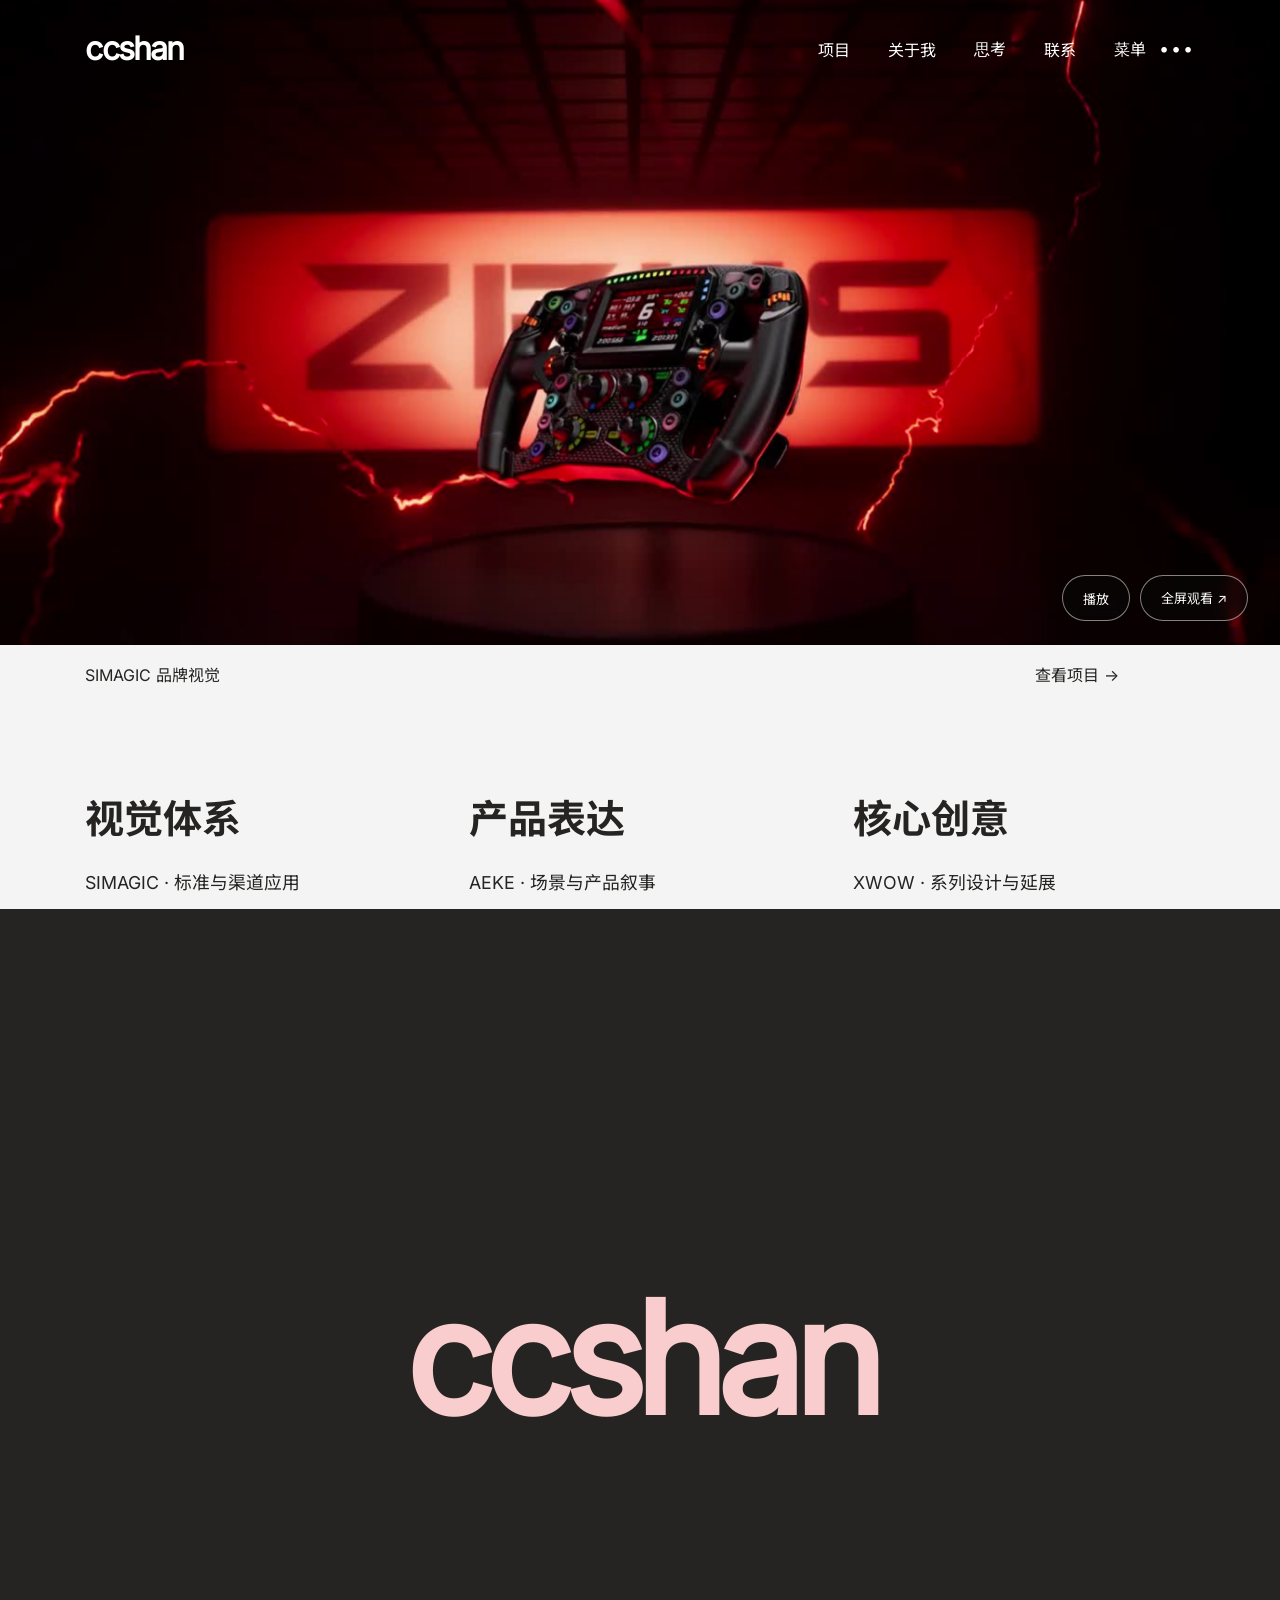
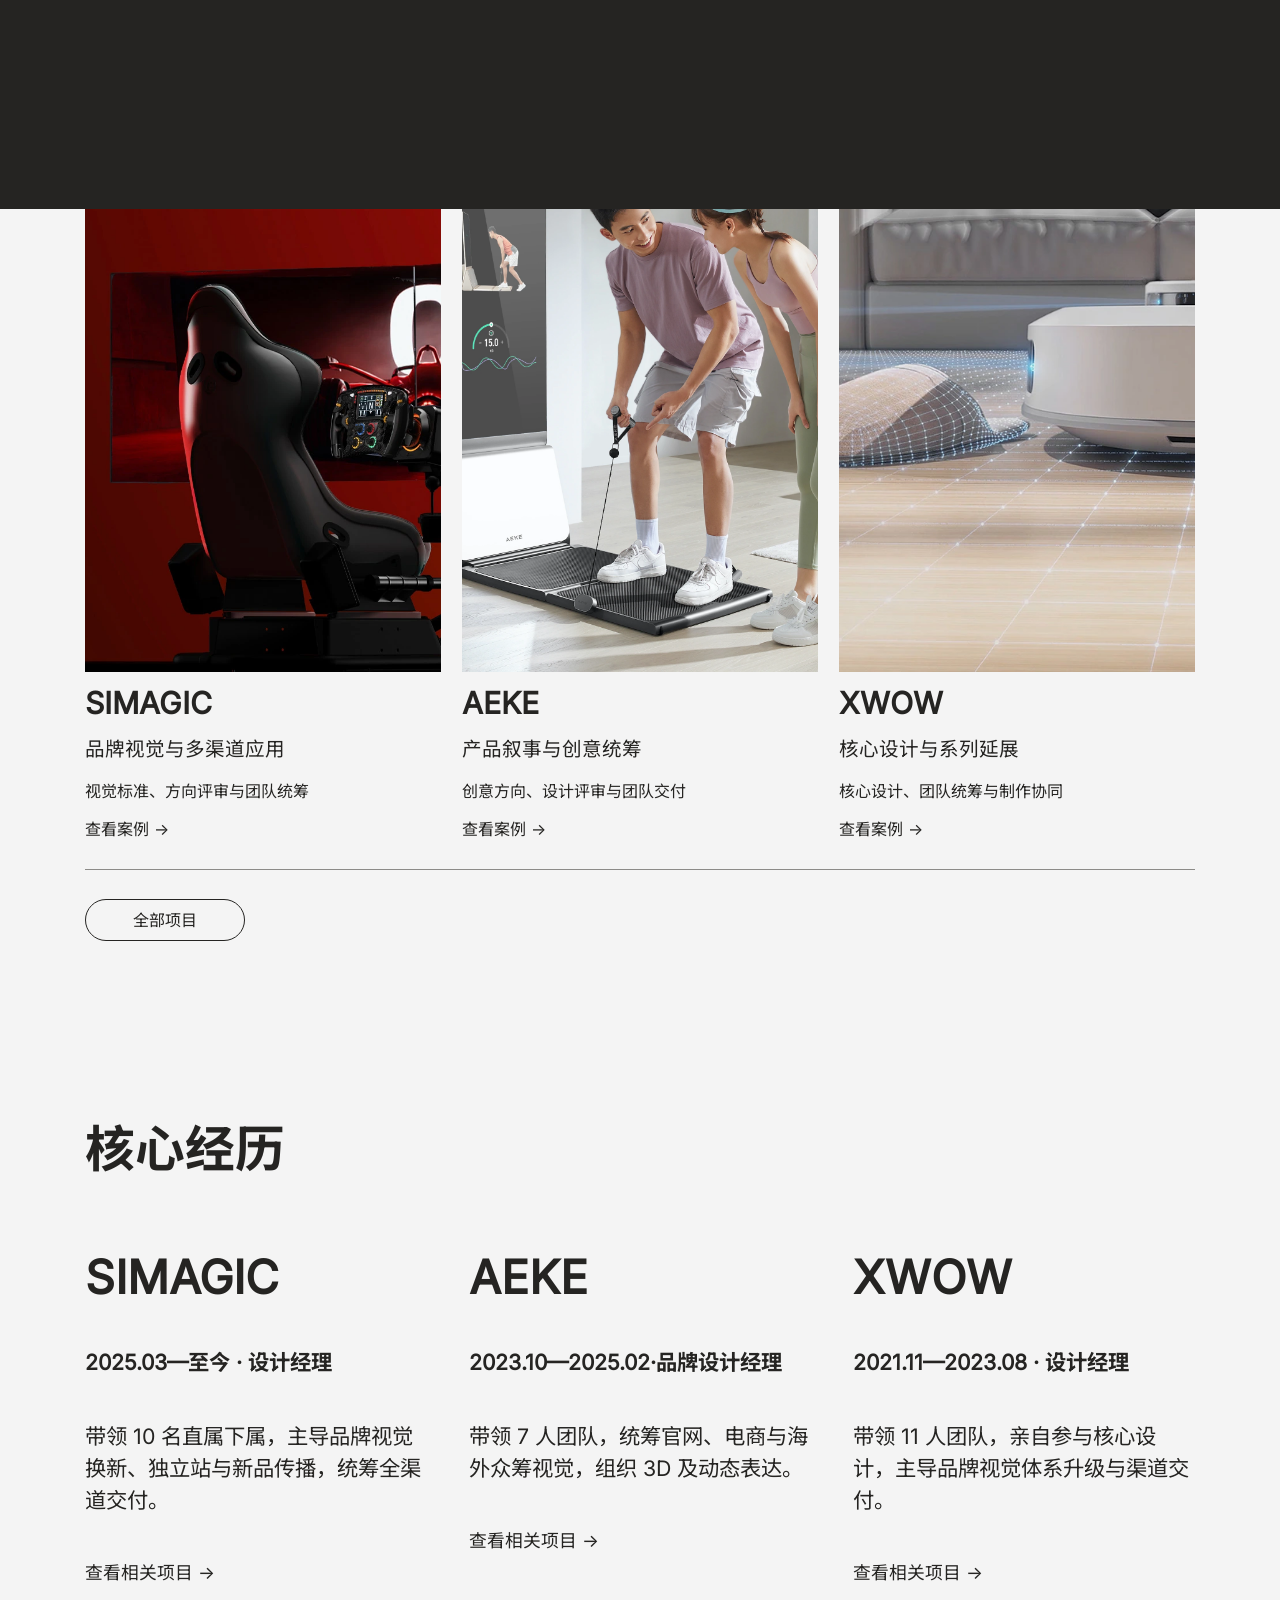
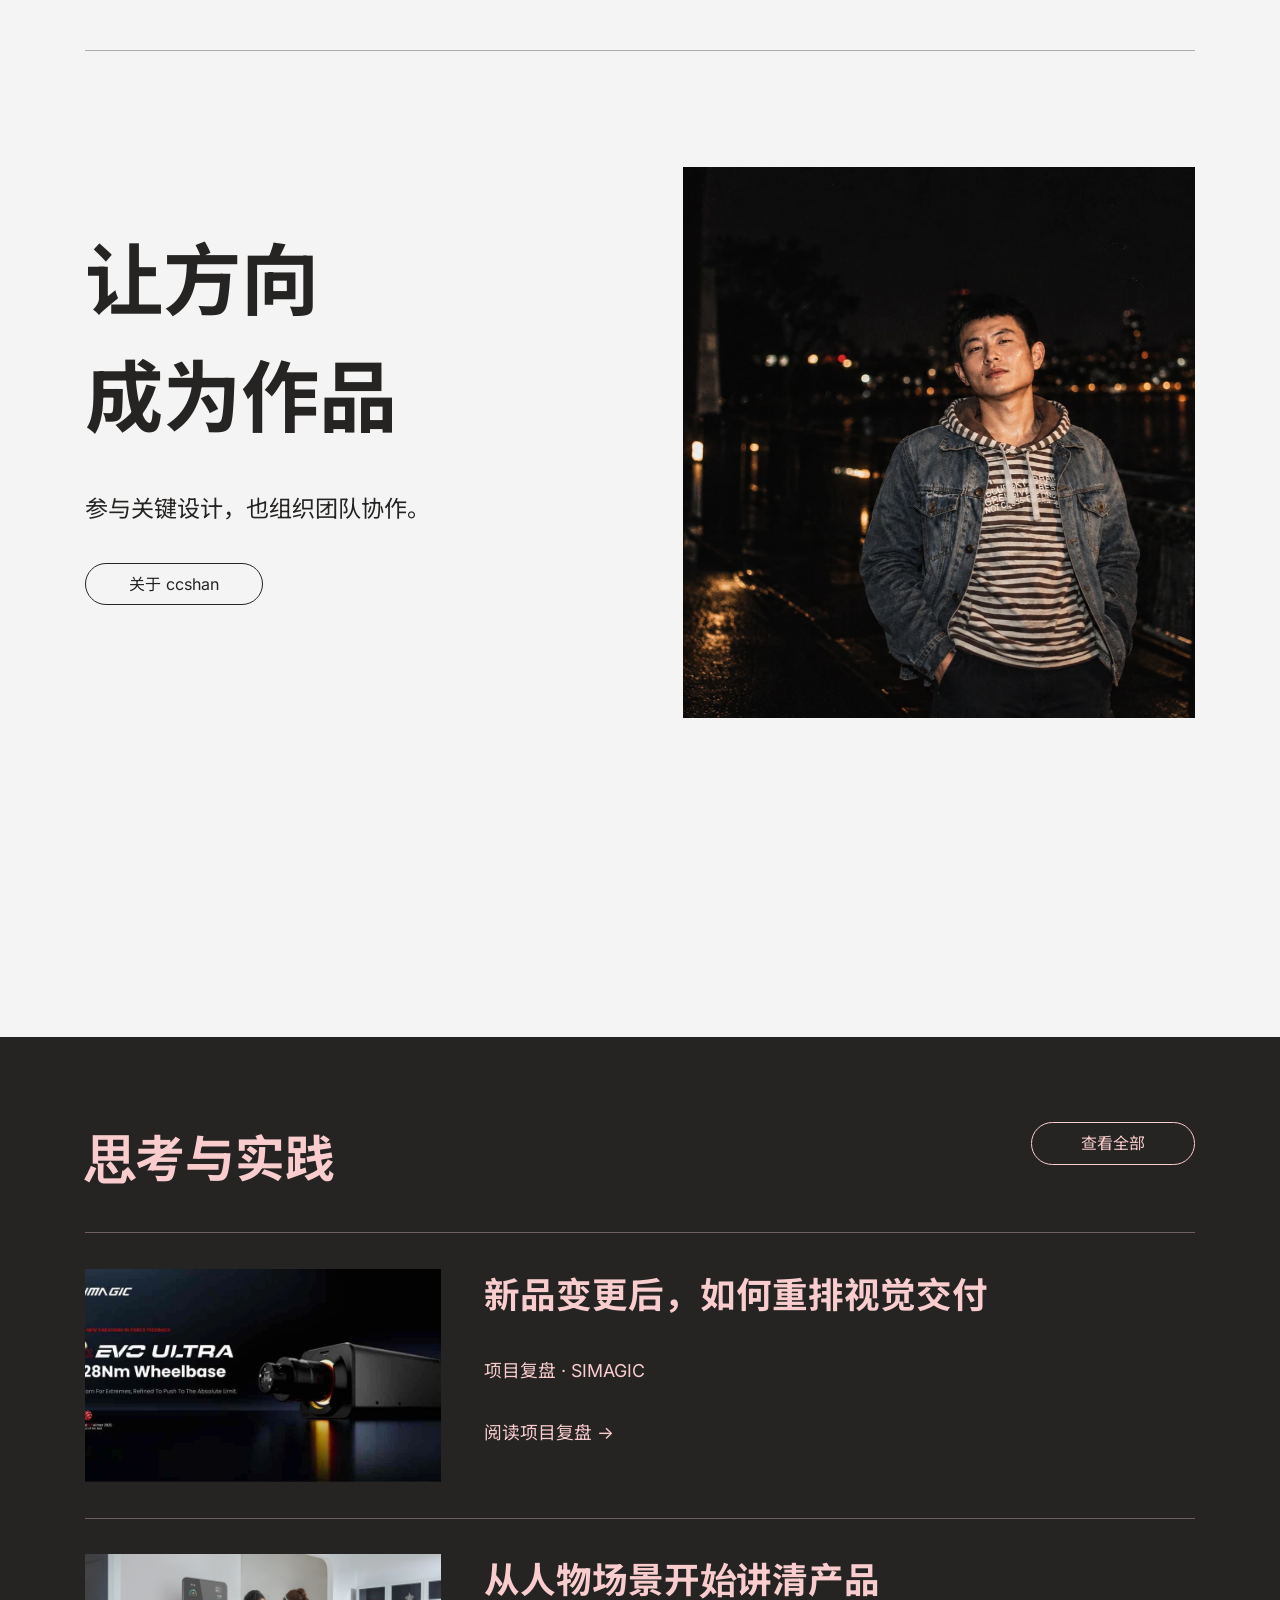
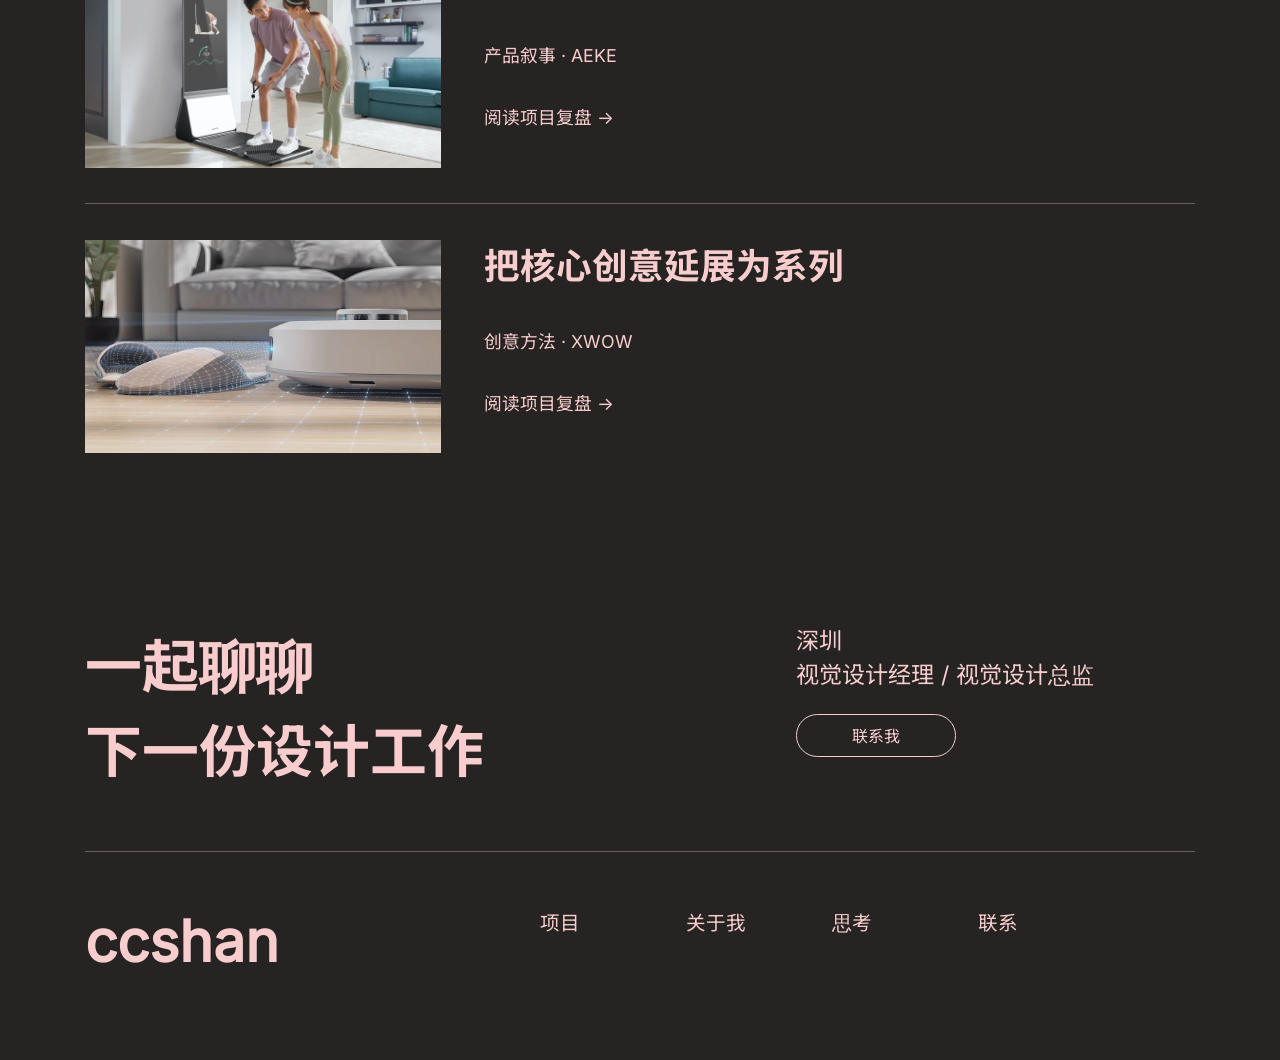
==== index.html @ 6b9c435c "Publish ccshan portfolio from approved Figma design" ====
<!doctype html><html lang="zh-CN"><head><meta charset="utf-8"><meta name="viewport" content="width=device-width,initial-scale=1,viewport-fit=cover"><meta name="theme-color" content="#252422"><title>ccshan · 视觉设计与设计管理</title><meta name="description" content="ccshan，关注消费科技与智能硬件的视觉设计经理。品牌视觉、产品叙事、核心创意与团队交付。意向城市深圳。"><link rel="icon" href="/favicon.svg" type="image/svg+xml"><link rel="preload" href="/assets/fonts/inter-variable.woff2" as="font" type="font/woff2" crossorigin><link rel="stylesheet" href="/style.css?v=4b23c805cf"><script src="/app.js?v=4b23c805cf" defer></script></head><body id="top" data-page="home"><a class="skip-link" href="#main">跳到正文</a><header class="site-header"><a class="wordmark" href="/" aria-label="ccshan 首页">ccshan</a><nav aria-label="主导航"><a href="/work/">项目</a><a href="/about/">关于我</a><a href="/thinking/">思考</a><a href="/contact/">联系</a><button data-menu aria-controls="site-menu" aria-expanded="false" aria-label="打开全屏菜单">菜单 <span class="menu-dots" aria-hidden="true">•••</span></button></nav></header><main id="main"><div data-node-id="538:360" data-name="首页 / 1440 / 已选三列版 / 完整滚动内容" class="f62fee621 f507c28c0 f60fbb771 f8dddea07 f60541e1e fd89972fe f48bd3940 layout-column page-content"><div data-node-id="538:367" data-name="首屏 / SIMAGIC 原始作品" class="f2062923b f08b04966 fd89972fe f012fbd12 f6f8dc559 video-frame parallax section"><video class="motion-video" muted loop playsinline preload="none" poster="/assets/videos/simagic-performance.jpg" data-src="/assets/videos/simagic-performance.mp4" aria-label="SIMAGIC 产品影像"></video><div class="video-controls"><button class="video-toggle" aria-label="播放视频">播放</button><button class="reel-toggle" data-video="simagic-performance">全屏观看 ↗</button></div></div><div data-node-id="538:374" data-name="首屏作品信息" class="f0f92246a f62fee621 f507c28c0 f60fbb771 f31230cd3 f8ecebc9f f60541e1e f8ef2268e f3927d6c3 f8d7b1cc7 fd89972fe f012fbd12 f7984cf1c f6bc741ce f6f8dc559 layout-row section"><p data-node-id="538:375" data-name="" class="fcbe0e8fc fd89972fe f012fbd12 f1aefe975 reveal">SIMAGIC 品牌视觉</p><a data-node-id="538:376" data-name="" href="/work/" class="f0214b4b3 f34516836 fd6b7ed77 fd89972fe f012fbd12 f4404fd87 interactive"><p class="fcbe0e8fc reveal">查看项目 →</p></a></div><div data-node-id="552:89" data-name="能力证据 / 承接专业认可位置" class="f0f92246a f62fee621 f507c28c0 f60fbb771 fc0010d94 f60541e1e f40a0208d fd89972fe f012fbd12 f6bc741ce f6f8dc559 layout-row section"><div data-node-id="552:90" data-name="视觉体系" class="f507c28c0 f60fbb771 f8dddea07 fcb8a78c0 f60541e1e fd89972fe f012fbd12 f92c0fe0d layout-column"><a data-node-id="552:91" data-name="" href="/work/simagic/" class="f0214b4b3 f34516836 f30675ca1 f69450ef1 fd6b7ed77 fd89972fe f012fbd12 fe4a60058 f92c0fe0d interactive"><p class="fcbe0e8fc reveal">视觉体系</p></a><p data-node-id="552:92" data-name="" class="f31230cd3 f8ecebc9f fcbe0e8fc fd89972fe f012fbd12 ff5691251 f92c0fe0d reveal">SIMAGIC · 标准与渠道应用</p></div><div data-node-id="552:93" data-name="产品表达" class="f507c28c0 f60fbb771 f8dddea07 fcb8a78c0 f60541e1e fd89972fe f012fbd12 f92c0fe0d layout-column"><a data-node-id="552:94" data-name="" href="/work/aeke/" class="f0214b4b3 f34516836 f30675ca1 f69450ef1 fd6b7ed77 fd89972fe f012fbd12 fe4a60058 f92c0fe0d interactive"><p class="fcbe0e8fc reveal">产品表达</p></a><p data-node-id="552:95" data-name="" class="f31230cd3 f8ecebc9f fcbe0e8fc fd89972fe f012fbd12 ff5691251 f92c0fe0d reveal">AEKE · 场景与产品叙事</p></div><div data-node-id="552:96" data-name="核心创意" class="f507c28c0 f60fbb771 f8dddea07 fcb8a78c0 f60541e1e fd89972fe f012fbd12 f92c0fe0d layout-column"><a data-node-id="552:97" data-name="" href="/work/xwow/" class="f0214b4b3 f34516836 f30675ca1 f69450ef1 fd6b7ed77 fd89972fe f012fbd12 fe4a60058 f92c0fe0d interactive"><p class="fcbe0e8fc reveal">核心创意</p></a><p data-node-id="552:98" data-name="" class="f31230cd3 f8ecebc9f fcbe0e8fc fd89972fe f012fbd12 ff5691251 f92c0fe0d reveal">XWOW · 系列设计与延展</p></div></div><div data-node-id="538:377" data-name="关于 / 个人定位" class="f62fee621 f507c28c0 f60fbb771 f8dddea07 f726ebf2d f60541e1e f40a0208d fd89972fe f012fbd12 f6f8dc559 layout-column section"><div data-node-id="538:378" data-name="介绍与署名" class="f507c28c0 f60fbb771 f58dfb5c9 f60541e1e fd89972fe f012fbd12 fc24c454e layout-row responsive-row"><div data-node-id="538:379" data-name="个人介绍" class="f507c28c0 f60fbb771 f8dddea07 f483145a9 f60541e1e fd89972fe f012fbd12 f041d1e3b layout-column"><h1 data-node-id="538:380" data-name="" class="f0f92246a f30675ca1 f69450ef1 fd6b7ed77 fd89972fe f012fbd12 fc7487598 f6bc741ce f041d1e3b intro-heading reveal"><p class="fcbe0e8fc f5a4fd449 reveal">我关注消费科技与智能硬件，</p><p class="fcbe0e8fc f5a4fd449 reveal">参与核心设计，也组织团队协作，</p><p class="fcbe0e8fc reveal">将方向判断转化为具体作品。</p></h1><a data-node-id="538:381" data-name="查看作品" href="/work/" class="fca6bcd4b f618c9801 fba4c5089 f507c28c0 f34516836 f60fbb771 ff06c5be9 f3960ffc2 f86843cf1 fd89972fe f4c901ed9 f012fbd12 fa99b5f0a interactive layout-row"><p data-node-id="538:382" data-name="" class="f0f92246a f31230cd3 f8ecebc9f fcbe0e8fc fd89972fe f012fbd12 f7984cf1c f6bc741ce fca6bf630 f8d5fc173 reveal">查看作品</p></a></div><p data-node-id="538:383" data-name="" class="f0f92246a ffe165702 f69450ef1 fb96efd3a f4bee8b56 fd89972fe f012fbd12 fa7268021 f6bc741ce f856a5030 fab67b36c reveal">ccshan</p></div><div data-node-id="538:384" data-name="求职方向" class="f0f92246a f507c28c0 f60fbb771 f8dddea07 f65670a53 f60541e1e fcbe0e8fc fd89972fe f012fbd12 f6bc741ce fc24c454e layout-column"><p data-node-id="538:385" data-name="" class="f30675ca1 f69450ef1 fd89972fe f012fbd12 f948ac89b fc24c454e reveal">目标岗位：视觉设计经理 / 视觉设计总监</p><p data-node-id="538:386" data-name="" class="f31230cd3 f8ecebc9f fd89972fe f012fbd12 f665eebf6 fc24c454e reveal">意向城市：深圳</p></div><div data-node-id="538:387" data-name="分隔线" class="fc704c41c faea61608 fd89972fe f012fbd12 fc24c454e"></div></div><div data-node-id="538:388" data-name="精选项目 / 三列" class="f62fee621 f507c28c0 f60fbb771 f8dddea07 f483145a9 f60541e1e fb369508b f3927d6c3 fd89972fe f012fbd12 f6f8dc559 layout-column section"><p data-node-id="538:389" data-name="" class="f0f92246a f30675ca1 f69450ef1 fcbe0e8fc fd89972fe f012fbd12 fa5bdcf60 f6bc741ce fc24c454e reveal">精选项目</p><div data-node-id="538:390" data-name="三个精选项目" class="f507c28c0 f60fbb771 fcb8a78c0 f60541e1e fd89972fe f012fbd12 fc24c454e layout-row responsive-row"><div data-node-id="538:391" data-name="SIMAGIC / 项目入口" data-href="/work/simagic/" class="f507c28c0 f60fbb771 f8dddea07 f5a55dd2b f60541e1e fd89972fe f012fbd12 fdc45d79c layout-column project-card"><div data-node-id="601:7657" data-name="48484848-恢复的-拷贝_05 1" class="f08365bb5 fd89972fe f012fbd12 fdc45d79c image-frame cover-link"><img src="/assets/figma/current-ccca20b035b4d8d5.webp" alt="48484848-恢复的-拷贝_05 1" loading="lazy" decoding="async" class="fda4dbfbc f7b7df044 f2191c145 f7d85d0c2 fa4326536 f48bd3940 native-image"></div><p data-node-id="538:393" data-name="" class="f0f92246a ffe165702 f69450ef1 fb96efd3a f4bee8b56 fd89972fe f012fbd12 f4d47faf1 f6bc741ce fdc45d79c reveal">SIMAGIC</p><p data-node-id="538:394" data-name="" class="f0f92246a f31230cd3 f8ecebc9f fcbe0e8fc fd89972fe f012fbd12 f665eebf6 f6bc741ce fdc45d79c reveal">品牌视觉与多渠道应用</p><p data-node-id="538:395" data-name="" class="f0f92246a f31230cd3 f8ecebc9f fcbe0e8fc fd89972fe f012fbd12 f7984cf1c f6bc741ce fdc45d79c reveal">视觉标准、方向评审与团队统筹</p><a data-node-id="538:396" data-name="" href="/work/simagic/" class="f0f92246a f0214b4b3 f34516836 f31230cd3 f8ecebc9f fd6b7ed77 fd89972fe f012fbd12 f7984cf1c f6bc741ce fdc45d79c interactive"><p class="fcbe0e8fc reveal">查看案例 →</p></a></div><div data-node-id="538:397" data-name="AEKE / 项目入口" data-href="/work/aeke/" class="f507c28c0 f60fbb771 f8dddea07 f5a55dd2b f60541e1e fd89972fe f012fbd12 fdc45d79c layout-column project-card"><a data-node-id="538:398" data-name="AEKE / 原始项目封面" href="/work/aeke/" class="f0214b4b3 f34516836 f08365bb5 fd89972fe f012fbd12 fdc45d79c interactive image-frame cover-link"><img src="/assets/figma/current-1156d0cc6cd1a327.webp" alt="AEKE / 原始项目封面" loading="lazy" decoding="async" class="fda4dbfbc f7b7df044 f2191c145 f7d85d0c2 fa4326536 f48bd3940 native-image"></a><p data-node-id="538:399" data-name="" class="f0f92246a ffe165702 f69450ef1 fb96efd3a f4bee8b56 fd89972fe f012fbd12 f4d47faf1 f6bc741ce fdc45d79c reveal">AEKE</p><p data-node-id="538:400" data-name="" class="f0f92246a f31230cd3 f8ecebc9f fcbe0e8fc fd89972fe f012fbd12 f665eebf6 f6bc741ce fdc45d79c reveal">产品叙事与创意统筹</p><p data-node-id="538:401" data-name="" class="f0f92246a f31230cd3 f8ecebc9f fcbe0e8fc fd89972fe f012fbd12 f7984cf1c f6bc741ce fdc45d79c reveal">创意方向、设计评审与团队交付</p><a data-node-id="538:402" data-name="" href="/work/aeke/" class="f0f92246a f0214b4b3 f34516836 f31230cd3 f8ecebc9f fd6b7ed77 fd89972fe f012fbd12 f7984cf1c f6bc741ce fdc45d79c interactive"><p class="fcbe0e8fc reveal">查看案例 →</p></a></div><div data-node-id="538:403" data-name="XWOW / 项目入口" data-href="/work/xwow/" class="f507c28c0 f60fbb771 f8dddea07 f5a55dd2b f60541e1e fd89972fe f012fbd12 fdc45d79c layout-column project-card"><a data-node-id="538:404" data-name="XWOW / 原始项目封面" href="/work/xwow/" class="f0214b4b3 f34516836 f08365bb5 fd89972fe f012fbd12 fdc45d79c interactive image-frame cover-link"><img src="/assets/figma/current-f1dd8fa5a5d690a6.webp" alt="XWOW / 原始项目封面" loading="lazy" decoding="async" class="fda4dbfbc f7b7df044 f2191c145 f7d85d0c2 fa4326536 f48bd3940 native-image"></a><p data-node-id="538:405" data-name="" class="f0f92246a ffe165702 f69450ef1 fb96efd3a f4bee8b56 fd89972fe f012fbd12 f4d47faf1 f6bc741ce fdc45d79c reveal">XWOW</p><p data-node-id="538:406" data-name="" class="f0f92246a f31230cd3 f8ecebc9f fcbe0e8fc fd89972fe f012fbd12 f665eebf6 f6bc741ce fdc45d79c reveal">核心设计与系列延展</p><p data-node-id="538:407" data-name="" class="f0f92246a f31230cd3 f8ecebc9f fcbe0e8fc fd89972fe f012fbd12 f7984cf1c f6bc741ce fdc45d79c reveal">核心设计、团队统筹与制作协同</p><a data-node-id="538:408" data-name="" href="/work/xwow/" class="f0f92246a f0214b4b3 f34516836 f31230cd3 f8ecebc9f fd6b7ed77 fd89972fe f012fbd12 f7984cf1c f6bc741ce fdc45d79c interactive"><p class="fcbe0e8fc reveal">查看案例 →</p></a></div></div><div data-node-id="538:409" data-name="分隔线" class="fc704c41c faea61608 fd89972fe f012fbd12 fc24c454e"></div><a data-node-id="552:99" data-name="进入项目索引" href="/work/" class="fca6bcd4b f618c9801 fba4c5089 f507c28c0 f34516836 f60fbb771 ff06c5be9 f3960ffc2 f86843cf1 fd89972fe f4c901ed9 f012fbd12 f4404fd87 interactive layout-row"><p data-node-id="552:100" data-name="" class="f0f92246a f31230cd3 f8ecebc9f fcbe0e8fc fd89972fe f012fbd12 f7984cf1c f6bc741ce fca6bf630 f0458b5d7 reveal">全部项目</p></a></div><div data-node-id="552:101" data-name="核心经历 / Featured Engagements" class="f62fee621 f507c28c0 f60fbb771 f8dddea07 f29aa7ecb f60541e1e f40a0208d fd89972fe f012fbd12 f6f8dc559 layout-column section"><p data-node-id="552:102" data-name="" class="f0f92246a f30675ca1 f69450ef1 fcbe0e8fc fd89972fe f012fbd12 f83841c76 f6bc741ce fc24c454e reveal">核心经历</p><div data-node-id="552:103" data-name="长期职责与任职背景" class="f0f92246a f507c28c0 f60fbb771 fc0010d94 f60541e1e fd89972fe f012fbd12 f6bc741ce fc24c454e layout-row"><div data-node-id="552:104" data-name="SIMAGIC" class="f507c28c0 f60fbb771 f8dddea07 fc0010d94 f60541e1e fd89972fe f012fbd12 f92c0fe0d layout-column"><p data-node-id="552:105" data-name="" class="ffe165702 f69450ef1 fb96efd3a f4bee8b56 fd89972fe f012fbd12 fc2ec4706 f92c0fe0d reveal">SIMAGIC</p><p data-node-id="552:106" data-name="" class="f30675ca1 f69450ef1 fcbe0e8fc fd89972fe f012fbd12 f948ac89b f92c0fe0d reveal">2025.03—至今 · 设计经理</p><p data-node-id="552:107" data-name="" class="f31230cd3 f8ecebc9f fcbe0e8fc fd89972fe f012fbd12 f948ac89b f92c0fe0d reveal">带领 10 名直属下属，主导品牌视觉换新、独立站与新品传播，统筹全渠道交付。</p><a data-node-id="552:108" data-name="" href="/work/simagic/" class="f0214b4b3 f34516836 f31230cd3 f8ecebc9f fd6b7ed77 fd89972fe f012fbd12 ff5691251 f92c0fe0d interactive"><p class="fcbe0e8fc reveal">查看相关项目 →</p></a></div><div data-node-id="552:109" data-name="AEKE" class="f507c28c0 f60fbb771 f8dddea07 fc0010d94 f60541e1e fd89972fe f012fbd12 f92c0fe0d layout-column"><p data-node-id="552:110" data-name="" class="ffe165702 f69450ef1 fb96efd3a f4bee8b56 fd89972fe f012fbd12 fc2ec4706 f92c0fe0d reveal">AEKE</p><p data-node-id="552:111" data-name="" class="f30675ca1 f69450ef1 fcbe0e8fc fd89972fe f012fbd12 f948ac89b f92c0fe0d reveal">2023.10—2025.02·品牌设计经理</p><p data-node-id="552:112" data-name="" class="f31230cd3 f8ecebc9f fcbe0e8fc fd89972fe f012fbd12 f948ac89b f92c0fe0d reveal">带领 7 人团队，统筹官网、电商与海外众筹视觉，组织 3D 及动态表达。</p><a data-node-id="552:113" data-name="" href="/work/aeke/" class="f0214b4b3 f34516836 f31230cd3 f8ecebc9f fd6b7ed77 fd89972fe f012fbd12 ff5691251 f92c0fe0d interactive"><p class="fcbe0e8fc reveal">查看相关项目 →</p></a></div><div data-node-id="552:114" data-name="XWOW" class="f507c28c0 f60fbb771 f8dddea07 fc0010d94 f60541e1e fd89972fe f012fbd12 f92c0fe0d layout-column"><p data-node-id="552:115" data-name="" class="ffe165702 f69450ef1 fb96efd3a f4bee8b56 fd89972fe f012fbd12 fc2ec4706 f92c0fe0d reveal">XWOW</p><p data-node-id="552:116" data-name="" class="f30675ca1 f69450ef1 fcbe0e8fc fd89972fe f012fbd12 f948ac89b f92c0fe0d reveal">2021.11—2023.08 · 设计经理</p><p data-node-id="552:117" data-name="" class="f31230cd3 f8ecebc9f fcbe0e8fc fd89972fe f012fbd12 f948ac89b f92c0fe0d reveal">带领 11 人团队，亲自参与核心设计，主导品牌视觉体系升级与渠道交付。</p><a data-node-id="552:118" data-name="" href="/work/xwow/" class="f0214b4b3 f34516836 f31230cd3 f8ecebc9f fd6b7ed77 fd89972fe f012fbd12 ff5691251 f92c0fe0d interactive"><p class="fcbe0e8fc reveal">查看相关项目 →</p></a></div></div><div data-node-id="552:119" data-name="编辑式分隔线" class="f4888e5ae faea61608 f8199fa7d fd89972fe f012fbd12 fc24c454e"></div></div><div data-node-id="552:120" data-name="关于入口 / 人物与方法" class="f4888e5ae f507c28c0 f60fbb771 f58dfb5c9 f60541e1e f40a0208d fd89972fe f012fbd12 f6f8dc559 layout-row section about-scene"><div data-node-id="552:121" data-name="个人主张" class="f507c28c0 f60fbb771 f8dddea07 fb4d29faf f60541e1e fd89972fe f012fbd12 fccd6c47b layout-column"><div data-node-id="552:122" data-name="" class="f0f92246a f30675ca1 f69450ef1 fd6b7ed77 fd89972fe f012fbd12 f9d9b1a1e fdb1d69f0 fccd6c47b"><p class="fcbe0e8fc f5a4fd449 reveal">让方向</p><p class="fcbe0e8fc reveal">成为作品</p></div><p data-node-id="552:123" data-name="" class="f0f92246a f31230cd3 f8ecebc9f fcbe0e8fc fd89972fe f012fbd12 fca5169a2 fdb1d69f0 fccd6c47b reveal">参与关键设计，也组织团队协作。</p><a data-node-id="552:124" data-name="关于 ccshan" href="/about/" class="fca6bcd4b feba14ce3 fba4c5089 f507c28c0 f34516836 f60fbb771 ff06c5be9 f3960ffc2 f86843cf1 fd89972fe f4c901ed9 f012fbd12 fefc981d0 interactive layout-row"><p data-node-id="552:125" data-name="" class="f0f92246a f31230cd3 f8ecebc9f fcbe0e8fc fd89972fe f012fbd12 f7984cf1c fdb1d69f0 fca6bf630 fa99b5f0a reveal">关于 ccshan</p></a></div><div data-node-id="552:126" data-name="个人照片 / 现有作品集素材" class="fec8a7cc9 fd89972fe f012fbd12 f12436b26 image-frame"><img src="/assets/figma/current-79559630f7fc1632.webp" alt="个人照片 / 现有作品集素材" loading="lazy" decoding="async" class="fda4dbfbc f7b7df044 f2191c145 f7d85d0c2 fa4326536 f48bd3940 native-image"></div></div><div data-node-id="552:127" data-name="思考与实践 / 持续内容" class="f4888e5ae f507c28c0 f60fbb771 f8dddea07 fb4d29faf f60541e1e f40a0208d fd89972fe f012fbd12 f6f8dc559 layout-column section"><div data-node-id="552:128" data-name="实践标题与全部入口" class="f507c28c0 f60fbb771 f58dfb5c9 f60541e1e fd89972fe f012fbd12 fc24c454e layout-row"><p data-node-id="552:129" data-name="" class="f0f92246a f30675ca1 f69450ef1 fcbe0e8fc fd89972fe f012fbd12 f83841c76 fdb1d69f0 f740dd107 reveal">思考与实践</p><a data-node-id="552:130" data-name="查看全部" href="/thinking/" class="fca6bcd4b feba14ce3 fba4c5089 f507c28c0 f34516836 f60fbb771 ff06c5be9 f3960ffc2 f86843cf1 fd89972fe f4c901ed9 f012fbd12 fe72d2f19 interactive layout-row"><p data-node-id="552:131" data-name="" class="f0f92246a f31230cd3 f8ecebc9f fcbe0e8fc fd89972fe f012fbd12 f7984cf1c fdb1d69f0 fca6bf630 f1e3de5eb reveal">查看全部</p></a></div><div data-node-id="552:132" data-name="编辑式分隔线" class="fa897aee9 faea61608 f8199fa7d fd89972fe f012fbd12 fc24c454e"></div><div data-node-id="552:133" data-name="新品变更后，如何重排视觉交付" class="f507c28c0 f60fbb771 fc0010d94 f60541e1e fd89972fe f012fbd12 fc24c454e layout-row"><a data-node-id="552:134" data-name="新品变更后，如何重排视觉交付 / 对应作品" href="/work/simagic/" class="f0214b4b3 f34516836 f8eb5f528 fd89972fe f012fbd12 fdc45d79c interactive image-frame"><img src="/assets/figma/current-3289dccea123c6be.webp" alt="新品变更后，如何重排视觉交付 / 对应作品" loading="lazy" decoding="async" class="fda4dbfbc f7b7df044 f2191c145 f7d85d0c2 fa4326536 f48bd3940 native-image"></a><div data-node-id="552:135" data-name="标题与项目入口" data-href="/work/simagic/" class="f0f92246a f507c28c0 f60fbb771 f8dddea07 fb4d29faf f60541e1e fd89972fe f012fbd12 fdb1d69f0 f1aefe975 layout-column project-card"><a data-node-id="552:136" data-name="" href="/work/simagic/" class="f0214b4b3 f34516836 f30675ca1 f69450ef1 fd6b7ed77 fd89972fe f012fbd12 f8b071513 f1aefe975 interactive"><p class="fcbe0e8fc reveal">新品变更后，如何重排视觉交付</p></a><p data-node-id="552:137" data-name="" class="f31230cd3 f8ecebc9f fcbe0e8fc fd89972fe f012fbd12 ff5691251 f1aefe975 reveal">项目复盘 · SIMAGIC</p><a data-node-id="552:138" data-name="" href="/work/simagic/" class="f0214b4b3 f34516836 f31230cd3 f8ecebc9f fd6b7ed77 fd89972fe f012fbd12 ff5691251 f1aefe975 interactive"><p class="fcbe0e8fc reveal">阅读项目复盘 →</p></a></div></div><div data-node-id="552:139" data-name="编辑式分隔线" class="fa897aee9 faea61608 f8199fa7d fd89972fe f012fbd12 fc24c454e"></div><div data-node-id="552:140" data-name="从人物场景开始讲清产品" class="f507c28c0 f60fbb771 fc0010d94 f60541e1e fd89972fe f012fbd12 fc24c454e layout-row"><a data-node-id="552:141" data-name="从人物场景开始讲清产品 / 对应作品" href="/work/aeke/" class="f0214b4b3 f34516836 f8eb5f528 fd89972fe f012fbd12 fdc45d79c interactive image-frame"><img src="/assets/figma/current-1156d0cc6cd1a327.webp" alt="从人物场景开始讲清产品 / 对应作品" loading="lazy" decoding="async" class="fda4dbfbc f7b7df044 f2191c145 f7d85d0c2 fa4326536 f48bd3940 native-image"></a><div data-node-id="552:142" data-name="标题与项目入口" data-href="/work/aeke/" class="f0f92246a f507c28c0 f60fbb771 f8dddea07 fb4d29faf f60541e1e fd89972fe f012fbd12 fdb1d69f0 f1aefe975 layout-column project-card"><a data-node-id="552:143" data-name="" href="/work/aeke/" class="f0214b4b3 f34516836 f30675ca1 f69450ef1 fd6b7ed77 fd89972fe f012fbd12 f8b071513 f1aefe975 interactive"><p class="fcbe0e8fc reveal">从人物场景开始讲清产品</p></a><p data-node-id="552:144" data-name="" class="f31230cd3 f8ecebc9f fcbe0e8fc fd89972fe f012fbd12 ff5691251 f1aefe975 reveal">产品叙事 · AEKE</p><a data-node-id="552:145" data-name="" href="/work/aeke/" class="f0214b4b3 f34516836 f31230cd3 f8ecebc9f fd6b7ed77 fd89972fe f012fbd12 ff5691251 f1aefe975 interactive"><p class="fcbe0e8fc reveal">阅读项目复盘 →</p></a></div></div><div data-node-id="552:146" data-name="编辑式分隔线" class="fa897aee9 faea61608 f8199fa7d fd89972fe f012fbd12 fc24c454e"></div><div data-node-id="552:147" data-name="把核心创意延展为系列" class="f507c28c0 f60fbb771 fc0010d94 f60541e1e fd89972fe f012fbd12 fc24c454e layout-row"><a data-node-id="552:148" data-name="把核心创意延展为系列 / 对应作品" href="/work/xwow/" class="f0214b4b3 f34516836 f8eb5f528 fd89972fe f012fbd12 fdc45d79c interactive"><div class="fda4dbfbc f7b7df044 fa4326536"><div class="fda4dbfbc f7b7df044 f2cd02d11 image-frame"><img src="/assets/figma/current-0988014292257671.webp" alt="作品" loading="lazy" decoding="async" class="fda4dbfbc f668b21aa f29e503e8 f2191c145 f2167406b f1ebfd955 native-image"></div><div class="fda4dbfbc f7b7df044 f2cd02d11 image-frame"><img src="/assets/figma/current-f1dd8fa5a5d690a6.webp" alt="作品" loading="lazy" decoding="async" class="fda4dbfbc fb33b51ab fc78facc7 f2191c145 fed01159e f6da6a3c3 native-image"></div></div></a><div data-node-id="552:149" data-name="标题与项目入口" data-href="/work/xwow/" class="f0f92246a f507c28c0 f60fbb771 f8dddea07 fb4d29faf f60541e1e fd89972fe f012fbd12 fdb1d69f0 f1aefe975 layout-column project-card"><a data-node-id="552:150" data-name="" href="/work/xwow/" class="f0214b4b3 f34516836 f30675ca1 f69450ef1 fd6b7ed77 fd89972fe f012fbd12 f8b071513 f1aefe975 interactive"><p class="fcbe0e8fc reveal">把核心创意延展为系列</p></a><p data-node-id="552:151" data-name="" class="f31230cd3 f8ecebc9f fcbe0e8fc fd89972fe f012fbd12 ff5691251 f1aefe975 reveal">创意方法 · XWOW</p><a data-node-id="552:152" data-name="" href="/work/xwow/" class="f0214b4b3 f34516836 f31230cd3 f8ecebc9f fd6b7ed77 fd89972fe f012fbd12 ff5691251 f1aefe975 interactive"><p class="fcbe0e8fc reveal">阅读项目复盘 →</p></a></div></div></div><footer data-node-id="552:153" data-name="整站页尾 / 联系与导航" class="f4888e5ae f507c28c0 f60fbb771 f8dddea07 f58dfb5c9 f60541e1e f40a0208d fd89972fe f012fbd12 f6f8dc559 layout-column section site-footer"><div data-node-id="552:154" data-name="联系主张" class="f507c28c0 f60fbb771 f58dfb5c9 f60541e1e fd89972fe f012fbd12 fc24c454e layout-row"><div data-node-id="552:155" data-name="" class="f0f92246a f30675ca1 f69450ef1 fd6b7ed77 fd89972fe f012fbd12 f4ff26312 fdb1d69f0 f041d1e3b"><p class="fcbe0e8fc f5a4fd449 reveal">一起聊聊</p><p class="fcbe0e8fc reveal">下一份设计工作</p></div><div data-node-id="552:156" data-name="岗位与联系" class="f507c28c0 f60fbb771 f8dddea07 fcb8a78c0 f60541e1e fd89972fe f012fbd12 fab67b36c layout-column"><div data-node-id="552:157" data-name="" class="f0f92246a f31230cd3 f8ecebc9f fd6b7ed77 fd89972fe f012fbd12 fca5169a2 fdb1d69f0 fab67b36c"><p class="fcbe0e8fc f5a4fd449 reveal">深圳</p><p class="fcbe0e8fc reveal">视觉设计经理 / 视觉设计总监</p></div><a data-node-id="552:158" data-name="联系我" href="/contact/" class="fca6bcd4b feba14ce3 fba4c5089 f507c28c0 f34516836 f60fbb771 ff06c5be9 f3960ffc2 f86843cf1 fd89972fe f4c901ed9 f012fbd12 f4404fd87 interactive layout-row"><p data-node-id="552:159" data-name="" class="f0f92246a f31230cd3 f8ecebc9f fcbe0e8fc fd89972fe f012fbd12 f7984cf1c fdb1d69f0 fca6bf630 f0458b5d7 reveal">联系我</p></a></div></div><div data-node-id="552:160" data-name="编辑式分隔线" class="fa897aee9 faea61608 f8199fa7d fd89972fe f012fbd12 fc24c454e"></div><div data-node-id="552:161" data-name="页尾站点导航" class="f0f92246a f507c28c0 f60fbb771 f58dfb5c9 f60541e1e fd89972fe f012fbd12 fdb1d69f0 fc24c454e layout-row"><p data-node-id="552:162" data-name="" class="ffe165702 f69450ef1 fb96efd3a f4bee8b56 fd89972fe f012fbd12 f4ff26312 fab67b36c reveal">ccshan</p><div data-node-id="552:163" data-name="站点索引" class="f507c28c0 f34516836 f60fbb771 f31230cd3 f8ecebc9f fcb8a78c0 f60541e1e fd6b7ed77 fd89972fe f012fbd12 f665eebf6 f041d1e3b layout-row"><a data-node-id="552:164" data-name="" href="/work/" class="f0214b4b3 fd89972fe f012fbd12 f3efc998f interactive"><p class="fcbe0e8fc reveal">项目</p></a><a data-node-id="552:165" data-name="" href="/about/" class="f0214b4b3 fd89972fe f012fbd12 f3efc998f interactive"><p class="fcbe0e8fc reveal">关于我</p></a><a data-node-id="552:166" data-name="" href="/thinking/" class="f0214b4b3 fd89972fe f012fbd12 f3efc998f interactive"><p class="fcbe0e8fc reveal">思考</p></a><a data-node-id="552:167" data-name="" href="/contact/" class="f0214b4b3 fd89972fe f012fbd12 f3efc998f interactive"><p class="fcbe0e8fc reveal">联系</p></a></div></div></footer></div></main><dialog id="site-menu" class="site-menu figma-menu" aria-label="全屏导航"><div class="menu-top"><a href="/" data-node-id="552:388">ccshan</a><button data-close data-node-id="554:3">关闭菜单</button></div><nav class="menu-links" aria-label="网站导航"><a href="/work/" data-node-id="552:389">项目</a><a href="/about/" data-node-id="552:390">关于我</a><a href="/thinking/" data-node-id="552:391">思考</a><a href="/contact/" data-node-id="552:392">联系</a></nav><a class="menu-home" href="/" data-node-id="552:393">返回首页</a></dialog><dialog class="reel-dialog" aria-label="作品视频"><div class="dialog-bar"><span>ccshan / PROJECT FILM</span><button data-close>关闭 ×</button></div><video controls playsinline preload="none"></video></dialog><dialog class="lightbox" aria-label="作品大图"><div class="dialog-bar"><span class="lightbox-label">作品原图</span><div><button class="zoom-button" aria-pressed="false">原尺寸</button><button data-close>关闭 ×</button></div></div><div class="lightbox-scroll"><img alt="作品大图"></div></dialog><div class="page-curtain" aria-hidden="true"><span>ccshan</span></div><div class="scroll-progress" aria-hidden="true"></div></body></html>
---- style.css ----
@font-face{font-family:Inter;src:url('/assets/fonts/inter-variable.woff2') format('woff2');font-weight:400;font-display:swap}@font-face{font-family:'Noto Sans SC';src:url('/assets/fonts/noto-sans-sc.woff2') format('woff2');font-weight:100 900;font-display:swap}
:root{--paper:#f4f4f4;--ink:#252422;--pink:#f9cdcd;--white:#fff;--line:#8c8b88;--u:calc(100vw / 1440);--ease:cubic-bezier(.22,1,.36,1)}*{box-sizing:border-box}html{scroll-behavior:smooth;scroll-padding-top:100px}body{margin:0;color:var(--ink);background:var(--paper);font-family:Inter,'Noto Sans SC',sans-serif;-webkit-font-smoothing:antialiased}body.dark-page{background:var(--ink);color:var(--paper)}body.modal-open{overflow:hidden}button,a{-webkit-tap-highlight-color:transparent}a{color:inherit;text-decoration:none}button{font:inherit;color:inherit;background:none;border:0;padding:0;cursor:pointer;text-align:inherit}button:disabled{opacity:.35;cursor:default}img,video{display:block}img{max-width:100%}p,h1,h2,h3,figure{margin:0}h1,h2,h3{font-weight:700}a:focus-visible,button:focus-visible,[tabindex]:focus-visible{outline:2px solid currentColor;outline-offset:7px}::selection{background:var(--pink);color:var(--ink)}.skip-link{position:fixed;top:10px;left:10px;transform:translateY(-200%);z-index:100;background:var(--paper);padding:16px}.skip-link:focus{transform:none}
.site-header{position:absolute;inset:0 0 auto;z-index:30;display:flex;align-items:center;justify-content:space-between;padding:28px 6.6667vw;color:var(--ink);transition:transform .5s var(--ease),color .35s,background .35s}.site-header.is-fixed{position:fixed;background:rgba(244,244,244,.94);backdrop-filter:blur(12px);padding-block:19px}.site-header.on-dark{color:var(--paper)}.site-header.on-dark.is-fixed{background:rgba(37,36,34,.94)}.site-header.is-hidden{transform:translateY(-110%)}.wordmark{font-size:32px;font-weight:750;letter-spacing:-1.8px;line-height:1}.site-header nav{display:flex;align-items:center;gap:38px;font-size:16px}.site-header nav a,.site-header nav button{position:relative;padding-block:8px}.site-header nav a:after{position:absolute;content:'';height:1px;background:currentColor;bottom:2px;left:0;right:0;transform:scaleX(0);transform-origin:right;transition:transform .4s var(--ease)}.site-header nav a:hover:after{transform:scaleX(1);transform-origin:left}.menu-dots{letter-spacing:2px;font-size:18px;margin-left:8px}.page-content{padding-top:112px}.page-content:has(>[data-node-id="538:367"]){padding-top:0}.video-frame{position:relative;overflow:hidden;background:#141619;color:#fff}.video-frame .motion-video{width:100%;height:100%;object-fit:cover;transform:translateY(var(--parallax-y,0px)) scale(1.08);will-change:transform}.video-controls{position:absolute;right:32px;bottom:24px;display:flex;gap:10px;z-index:2}.video-controls button{background:rgba(10,10,10,.42);border:1px solid #ffffff80;border-radius:30px;padding:12px 20px;color:#fff;backdrop-filter:blur(8px);font-size:13px}.video-controls button:hover{background:var(--paper);color:var(--ink)}.case-video{width:100%;height:min(67vw,960px)}.dark-page .site-header{color:var(--paper)}.artwork,.artwork-wrap{display:block;width:100%;overflow:hidden;position:relative;cursor:zoom-in}.artwork img{width:100%;height:auto}.artwork-wrap>div{width:100%}.cover-link,.project-card a:has(img){overflow:hidden}.project-card img{transition:transform 1s var(--ease)}.project-card:hover img{transform:scale(1.045)}.project-card:hover .interactive{opacity:.65}.interactive{transition:color .3s,background .3s,opacity .3s}.interactive[class*="rounded"]:hover{background:var(--ink);color:var(--paper)}.interactive>p{color:inherit}.site-footer{position:relative;z-index:1}.site-footer a:hover{opacity:.65}.reveal{opacity:1}.js.motion .reveal.is-pending{opacity:0;transform:translateY(28px)}.js.motion .reveal{transition:opacity .85s var(--ease),transform 1s var(--ease)}.about-scene{transition:background-color .6s,color .6s}.about-scene.is-active{background:var(--pink)!important;color:var(--ink)!important}.about-scene.is-active p{color:inherit}.gallery-track{position:relative;overflow-x:auto!important;overscroll-behavior-inline:contain;scroll-snap-type:x proximity;scrollbar-width:thin;scrollbar-color:currentColor transparent;cursor:grab;touch-action:pan-x pan-y}.gallery-track.is-dragging{cursor:grabbing;scroll-snap-type:none;user-select:none}.gallery-inner{width:max-content!important}.gallery-track>.gallery-inner>div{scroll-snap-align:start}.gallery-tools{display:flex;align-items:center;justify-content:space-between;gap:24px;width:100%;padding-top:22px;font-size:13px}.gallery-tools>div{display:flex;gap:10px}.gallery-tools button{border:1px solid currentColor;border-radius:50%;width:40px;height:40px;text-align:center;transition:background .3s,color .3s}.gallery-tools button:not(:disabled):hover{background:var(--ink);color:var(--paper)}.dark-page .gallery-tools button:not(:disabled):hover{background:var(--paper);color:var(--ink)}.gallery-progress{width:32%;height:2px;background:#8884;overflow:hidden}.gallery-progress span{display:block;background:currentColor;height:100%;transform-origin:left;transition:transform .2s linear}.product-series{padding:70px 5.555vw 96px}.series-heading{display:flex;justify-content:space-between;align-items:baseline;margin-bottom:32px;gap:24px}.series-heading h2{font-size:24px}.series-heading p{font-size:14px}.product-series .gallery-track{display:flex;gap:24px;padding-bottom:16px}.gallery-item{flex:0 0 31.8%;scroll-snap-align:start;cursor:zoom-in}.gallery-item img{width:100%;height:39vw;object-fit:cover;object-position:top}.vis-artwork{padding:24px 5.555vw 48px;display:grid;grid-template-columns:1fr 1fr;gap:24px}.simagic-result{padding:100px 5.555vw 140px;display:grid;grid-template-columns:1fr 1.5fr;gap:50px;border-top:1px solid #aaa}.simagic-result>p{grid-column:1/-1;font-size:16px}.simagic-result h2{font-size:48px;line-height:1.4}.simagic-result>div{font-size:22px;line-height:1.7;display:flex;flex-direction:column;gap:32px}.simagic-result a{font-size:16px;text-decoration:underline;text-underline-offset:6px}.next-case{position:relative;overflow:hidden;min-height:800px;--next-scale:.88}.next-case img{transform:scale(var(--next-scale));transition:transform .15s linear}.next-case h2{font-size:clamp(64px,10vw,170px);line-height:1.1;letter-spacing:-.06em}.custom-next{padding:90px 6.667vw 80px;background:var(--ink);color:var(--paper)}.custom-next>p{font-size:16px;margin-bottom:36px}.custom-next h2{display:flex;justify-content:space-between}.next-media{height:55vw;max-height:750px;overflow:hidden;margin-top:45px}.next-media img{width:100%;height:100%;object-fit:cover}.case-links{display:flex;justify-content:space-between;padding:40px 6.667vw 70px;font-size:18px}.site-menu,.reel-dialog,.lightbox{max-width:none;max-height:none;border:0;margin:0;width:100%;height:100dvh;padding:0;color:var(--paper);background:var(--ink)}dialog::backdrop{background:#000a;backdrop-filter:blur(5px)}dialog[open]{animation:dialog-in .65s var(--ease) both}dialog.is-closing{animation:dialog-out .35s var(--ease) both}.site-menu{background:var(--pink);color:var(--ink);padding:28px 6.667vw 60px}.menu-top{display:flex;justify-content:space-between;align-items:center;font-size:16px}.menu-top>a{font-size:32px;font-weight:750;letter-spacing:-1.8px}.menu-layout{height:calc(100% - 65px);display:grid;grid-template-columns:1.6fr 1fr;gap:80px;align-items:end;padding-bottom:30px}.menu-layout nav{display:flex;flex-direction:column;align-items:start}.menu-layout nav a{font-size:clamp(60px,7vw,120px);line-height:1.3;letter-spacing:-.05em;display:flex;align-items:baseline;gap:30px;overflow:hidden;transition:opacity .3s,transform .5s var(--ease)}.menu-layout nav a:hover{transform:translateX(20px);opacity:.6}.menu-layout nav span{font-size:12px;letter-spacing:0}.menu-meta{font-size:18px;line-height:1.8;display:flex;flex-direction:column;gap:35px;padding-bottom:18px}.dialog-bar{position:sticky;top:0;display:flex;justify-content:space-between;gap:20px;padding:22px 32px;background:var(--ink);color:var(--paper);z-index:3;font-size:14px}.dialog-bar>div{display:flex;gap:24px}.reel-dialog video{width:100%;height:calc(100dvh - 65px);object-fit:contain}.lightbox-scroll{height:calc(100dvh - 65px);overflow:auto;text-align:center;padding:25px}.lightbox-scroll img{display:block;max-width:100%;max-height:none;width:auto;margin:auto}.lightbox:not(.is-zoomed) .lightbox-scroll img{max-height:calc(100dvh - 115px);object-fit:contain}.lightbox.is-zoomed .lightbox-scroll img{max-width:none;max-height:none}.page-curtain{position:fixed;z-index:99;inset:0;background:var(--ink);color:var(--pink);display:grid;place-items:center;transform:translateY(101%);pointer-events:none}.page-curtain span{font-size:clamp(70px,12vw,180px);font-weight:750;letter-spacing:-.06em}.scroll-progress{position:fixed;inset:0 auto auto 0;height:2px;width:100%;transform:scaleX(0);transform-origin:left;background:var(--pink);mix-blend-mode:difference;z-index:45;pointer-events:none}.not-found{min-height:85vh;padding:180px 7vw}.not-found h1{font-size:6vw;margin-bottom:50px}.simagic-page{padding-top:112px}body[data-page="home"] .site-header:not(.is-fixed){color:#fff}.section{max-width:100%}.title-section h1{letter-spacing:-.055em}.case-cover{overflow:hidden}.case-cover>img{transform:translateY(var(--parallax-y,0px)) scale(1.08);will-change:transform}.project-card{cursor:pointer}.artwork-wrap img{transition:filter .3s}.artwork-wrap:hover img{filter:brightness(.96)}
@keyframes dialog-in{from{clip-path:inset(0 0 100% 0)}to{clip-path:inset(0)}}@keyframes dialog-out{from{clip-path:inset(0)}to{clip-path:inset(0 0 100% 0)}}

.f2062923b{height:calc(726 * var(--u))}
.f08b04966{overflow:clip}
.fd89972fe{position:relative}
.f012fbd12{flex-shrink:0}
.f6f8dc559{width:calc(1440 * var(--u))}
.fcbe0e8fc{line-height:1.5}
.f1aefe975{width:calc(800 * var(--u))}
.f0214b4b3{display:block}
.f34516836{cursor:pointer}
.fd6b7ed77{line-height:0}
.f4404fd87{width:calc(180 * var(--u))}
.f0f92246a{overflow-wrap:break-word}
.f62fee621{background:var(--paper,#f4f4f4)}
.f507c28c0{align-content:stretch}
.f60fbb771{display:flex}
.f31230cd3{font-family:Inter,"Noto Sans SC",sans-serif}
.f8ecebc9f{font-weight:400}
.f60541e1e{align-items:flex-start}
.f8ef2268e{justify-content:space-between}
.f3927d6c3{padding-inline:calc(96 * var(--u))}
.f8d7b1cc7{padding-block:calc(20 * var(--u))}
.f7984cf1c{font-size:calc(18 * var(--u))}
.f6bc741ce{color:var(--ink,#252422)}
.f30675ca1{font-family:Inter,"Noto Sans SC",sans-serif}
.f69450ef1{font-weight:700}
.fe4a60058{font-size:calc(44 * var(--u))}
.f92c0fe0d{width:calc(384 * var(--u))}
.ff5691251{font-size:calc(20 * var(--u))}
.f8dddea07{flex-direction:column}
.fcb8a78c0{gap:calc(24 * var(--u))}
.fc0010d94{gap:calc(48 * var(--u))}
.f40a0208d{padding:calc(96 * var(--u))}
.f5a4fd449{margin-bottom:0}
.fc7487598{font-size:calc(42 * var(--u))}
.f041d1e3b{width:calc(736 * var(--u))}
.fca6bf630{text-align:center}
.f8d5fc173{width:calc(144 * var(--u))}
.fca6bcd4b{border-width:1px}
.f618c9801{border-color:var(--ink,#252422)}
.fba4c5089{border-style:solid}
.ff06c5be9{height:calc(48 * var(--u))}
.f3960ffc2{align-items:center}
.f86843cf1{justify-content:center}
.f4c901ed9{border-radius:calc(24 * var(--u))}
.fa99b5f0a{width:calc(176 * var(--u))}
.f483145a9{gap:calc(32 * var(--u))}
.ffe165702{font-family:Inter,"Noto Sans SC",sans-serif}
.fb96efd3a{line-height:1.15}
.f4bee8b56{font-style:normal}
.fa7268021{font-size:calc(126 * var(--u))}
.f856a5030{letter-spacing:calc(-5.04 * var(--u))}
.fab67b36c{width:calc(448 * var(--u))}
.f58dfb5c9{gap:calc(64 * var(--u))}
.fc24c454e{width:calc(1248 * var(--u))}
.f948ac89b{font-size:calc(24 * var(--u))}
.f665eebf6{font-size:calc(22 * var(--u))}
.f65670a53{gap:calc(4 * var(--u))}
.fc704c41c{background:var(--line,#8c8b88)}
.faea61608{height:1px}
.f726ebf2d{gap:calc(56 * var(--u))}
.fa5bdcf60{font-size:calc(48 * var(--u))}
.fda4dbfbc{position:absolute}
.f7b7df044{inset:0}
.f2191c145{max-width:none}
.f7d85d0c2{object-fit:cover}
.fa4326536{pointer-events:none}
.f48bd3940{width:100%;height:100%}
.f08365bb5{height:calc(700 * var(--u))}
.fdc45d79c{width:calc(400 * var(--u))}
.f4d47faf1{font-size:calc(34 * var(--u))}
.f5a55dd2b{gap:calc(16 * var(--u))}
.f0458b5d7{width:calc(156 * var(--u))}
.fb369508b{padding-bottom:calc(96 * var(--u))}
.f83841c76{font-size:calc(56 * var(--u))}
.fc2ec4706{font-size:calc(52 * var(--u))}
.f4888e5ae{background:var(--ink,#252422)}
.f8199fa7d{opacity:0.35}
.f29aa7ecb{gap:calc(72 * var(--u))}
.f9d9b1a1e{font-size:calc(88 * var(--u))}
.fdb1d69f0{color:var(--pink,#f9cdcd)}
.fccd6c47b{width:calc(608 * var(--u))}
.fca5169a2{font-size:calc(26 * var(--u))}
.feba14ce3{border-color:var(--pink,#f9cdcd)}
.fefc981d0{width:calc(200 * var(--u))}
.fb4d29faf{gap:calc(40 * var(--u))}
.fec8a7cc9{height:calc(620 * var(--u))}
.f12436b26{width:calc(576 * var(--u))}
.f740dd107{width:calc(1000 * var(--u))}
.f1e3de5eb{width:calc(160 * var(--u))}
.fe72d2f19{width:calc(184 * var(--u))}
.fa897aee9{background:var(--pink,#f9cdcd)}
.f8eb5f528{height:calc(240 * var(--u))}
.f8b071513{font-size:calc(40 * var(--u))}
.f668b21aa{height:100%}
.f29e503e8{left:-3.33%}
.f2167406b{top:0}
.f1ebfd955{width:106.67%}
.f2cd02d11{overflow:hidden}
.fb33b51ab{height:135%}
.fc78facc7{left:0}
.fed01159e{top:-17.5%}
.f6da6a3c3{width:100%}
.f4ff26312{font-size:calc(64 * var(--u))}
.f3efc998f{width:calc(140 * var(--u))}
.f5339d8f5{font-size:calc(28 * var(--u))}
.f9d7fcca3{padding-top:calc(64 * var(--u))}
.fbd3221fd{height:calc(420 * var(--u))}
.f955775c5{gap:calc(20 * var(--u))}
.f2eba0d65{text-align:left}
.f7bd3d408{line-height:calc(130 * var(--u))}
.f22677eaa{font-size:calc(120 * var(--u))}
.f2b4107f3{width:calc(1280 * var(--u))}
.f98fbcce7{line-height:calc(22 * var(--u))}
.fdf754f77{font-size:calc(16 * var(--u))}
.ff62dcabf{line-height:calc(28 * var(--u))}
.f16614526{gap:calc(8 * var(--u))}
.faccae990{padding-bottom:calc(24 * var(--u))}
.f5232adff{padding-top:calc(70 * var(--u))}
.ffb3854a7{padding-inline:calc(80 * var(--u))}
.f55cf6e03{width:calc(640 * var(--u))}
.f6ca14e6c{font-family:Inter,"Noto Sans SC",sans-serif}
.f05c1f8ea{line-height:calc(25 * var(--u))}
.fecfb1655{line-height:calc(56 * var(--u))}
.fca05926c{width:calc(480 * var(--u))}
.f933046f7{line-height:calc(31 * var(--u))}
.fdab3e991{line-height:calc(34 * var(--u))}
.fd6db0d0d{gap:calc(160 * var(--u))}
.f9c67cd72{padding-bottom:calc(48 * var(--u))}
.ffb8ecd00{padding-top:calc(140 * var(--u))}
.f1859eeb6{line-height:calc(62 * var(--u))}
.feb298f05{width:calc(720 * var(--u))}
.f4ed3761b{line-height:calc(39 * var(--u))}
.f8b24824b{gap:calc(80 * var(--u))}
.fff199781{height:calc(960.153 * var(--u))}
.f90954d61{gap:calc(12 * var(--u))}
.f84d8bc2a{height:calc(393.6 * var(--u))}
.fd87b2fe8{height:calc(720 * var(--u))}
.f112bf7d6{padding-bottom:calc(20 * var(--u))}
.f12f32da7{padding-top:calc(16 * var(--u))}
.fb1104f41{object-fit:contain}
.fe214ce99{height:calc(513.79 * var(--u))}
.fc9bc8c01{width:calc(410.667 * var(--u))}
.f1906e3cb{height:99.99%}
.fbe2ed63d{top:-0.09%}
.fea4a1a23{width:99.92%}
.f4153d1ca{height:calc(534 * var(--u))}
.ff169c392{height:calc(547.556 * var(--u))}
.ff3252761{height:calc(547.56 * var(--u))}
.fc93139bd{padding-top:calc(128 * var(--u))}
.ff489eb09{color:var(--paper,#f4f4f4)}
.f3e7629d7{height:calc(960 * var(--u))}
.f1b33eb44{height:calc(725.4 * var(--u))}
.f6578ab3f{width:calc(413.384 * var(--u))}
.fbdbe47af{width:calc(930 * var(--u))}
.f1ccb3b95{width:calc(929.546 * var(--u))}
.f83ae34f8{width:calc(413.535 * var(--u))}
.f151feaa7{height:calc(696 * var(--u))}
.f1384f66f{overflow-x:auto}
.fca04fff5{overflow-y:clip}
.f308fc069{text-align:right}
.fc2c431b6{padding-bottom:calc(80 * var(--u))}
.f17af9950{padding-top:calc(48 * var(--u))}
.fbd53f8ff{width:calc(405 * var(--u))}
.ff95ae597{padding-bottom:calc(64 * var(--u))}
.f109882af{height:calc(818.824 * var(--u))}
.f1db9689e{height:calc(816.993 * var(--u))}
.fc3a6df7c{height:calc(818.228 * var(--u))}
.fcb1abcd4{width:calc(628 * var(--u));height:calc(628 * var(--u))}
.f554dce51{width:calc(628 * var(--u))}
.fbca1f2ed{height:calc(2389.333 * var(--u))}
.fbe6bbdb1{width:calc(420 * var(--u))}
.fa83a3b3d{gap:calc(96 * var(--u))}
.f7e450528{height:calc(302 * var(--u))}
.f4d2626f5{height:calc(810 * var(--u))}
.f669ae0ea{line-height:calc(119 * var(--u))}
.f2ebeef9f{font-size:calc(110 * var(--u))}
.fa2edcb1a{white-space:pre-wrap}
.f16456ff8{padding-block:calc(120 * var(--u))}
.f06443d1a{height:calc(353.25 * var(--u))}
.f6a674f4d{height:calc(537.122 * var(--u))}
.f88798cfd{width:calc(302 * var(--u))}
.f209f942f{height:calc(837.333 * var(--u))}
.fba6a4bb6{height:calc(718.357 * var(--u))}
.f74af73e1{height:calc(351.905 * var(--u))}
.febd8237b{height:calc(350.764 * var(--u))}
.f0f4e700b{width:calc(356.481 * var(--u))}
.f47f32364{width:calc(393.862 * var(--u))}
.f67d04454{width:calc(394.872 * var(--u))}
.fa0f9f7ce{width:calc(412.132 * var(--u))}
.f90ddbe91{width:calc(495.177 * var(--u))}
.f10b59b6b{width:calc(405.619 * var(--u))}
.fed72cb85{width:calc(296.915 * var(--u))}
.fefe9e9de{width:calc(312.373 * var(--u))}
.f042ec43c{height:calc(776 * var(--u))}
.f6b319aaf{line-height:calc(26 * var(--u))}
.fb4e91657{line-height:calc(125 * var(--u))}
.f9ec70e75{font-size:calc(96 * var(--u))}
.f60d0b74c{line-height:calc(47 * var(--u))}
.fc428d9b8{font-size:calc(36 * var(--u))}
.f03c580a9{padding-bottom:calc(100 * var(--u))}
.f7a1aebc5{padding-top:calc(80 * var(--u))}
.f3a83b4b3{height:calc(600 * var(--u))}
.fc3dc1309{line-height:calc(21 * var(--u))}
.fdb82ac18{width:calc(768 * var(--u))}
.f294c8f0b{line-height:calc(23 * var(--u))}
.f3d9cf33b{line-height:calc(83 * var(--u))}
.f8a38eb57{gap:calc(36 * var(--u))}
.f16a96b4c{width:calc(394 * var(--u))}
.f8bee531b{line-height:calc(29 * var(--u))}
.fcbcef4fe{line-height:calc(42 * var(--u))}
.f5e150456{font-size:calc(32 * var(--u))}
.f03dbd131{width:calc(580 * var(--u))}
.f4a5fe32d{gap:calc(120 * var(--u))}
.fb4170f5d{padding-bottom:calc(120 * var(--u))}
.f6a2c4538{padding-top:calc(40 * var(--u))}
.f23600397{width:calc(500 * var(--u))}
.fe911fcdd{width:calc(700 * var(--u))}
.fdd6266f2{padding-block:calc(96 * var(--u))}
.fa2fe20af{line-height:calc(114 * var(--u))}
.f20c60294{line-height:calc(36 * var(--u))}
.fa831e7af{line-height:calc(73 * var(--u))}
.fdf289bf8{line-height:calc(48 * var(--u))}
.fdc49ae5d{width:calc(1120 * var(--u))}
.f57f3afcd{width:calc(320 * var(--u))}
.f53a614a5{line-height:calc(46 * var(--u))}
.ff36db923{line-height:calc(38 * var(--u))}
.f65f1b3f2{width:calc(880 * var(--u))}
.f22b652ae{height:calc(264.307 * var(--u))}
.f1b649dad{width:calc(612 * var(--u))}
.f3997e352{height:calc(269.003 * var(--u))}
.fa8faf8e7{height:calc(719.149 * var(--u))}
.fc02d677f{height:calc(711.579 * var(--u))}
.fdb3790ac{height:calc(708.772 * var(--u))}
.fa55273ec{height:calc(658.333 * var(--u))}
.f73558435{height:calc(659.31 * var(--u))}
.f358d1fad{padding-left:calc(96 * var(--u))}
.f32aefe97{height:calc(339.073 * var(--u))}
.ffc885f34{height:calc(451.365 * var(--u))}
.f6dcaccb1{height:calc(699.976 * var(--u))}
.f32f874b3{height:calc(696.788 * var(--u))}
.f4d095966{height:calc(699.122 * var(--u))}
.fea97dcc5{height:calc(463.218 * var(--u))}
.f4822fbc6{height:calc(463.386 * var(--u))}
.f2d923e17{height:calc(576.482 * var(--u))}
.f56b2e621{padding-block:calc(36 * var(--u))}
.fe18dd49a{height:calc(7282 * var(--u))}
/* Source composition stays proportional on desktop; layout reflows at smaller sizes. */
@media(min-width:1920px){:root{--u:1.333333px}main{max-width:1920px;margin-inline:auto}.site-header{padding-inline:max(6.667vw,calc((100vw - 1664px)/2))}}
@media(max-width:900px){:root{--u:.72px}.site-header{padding:24px 5vw}.site-header nav{gap:22px;font-size:15px}.wordmark{font-size:28px}.page-content,.simagic-page{padding-top:100px}.page-content{width:100%}.page-content>div,.simagic-page>div,.simagic-page>section{width:100%;max-width:100%}.section{padding-inline:5vw}.section>*{max-width:100%}.section>.responsive-row{width:100%;gap:24px}.section>.responsive-row>*{width:calc(50% - 12px);flex:1;min-width:0}.page-content>.section>div:not(.video-controls){max-width:100%}.site-footer>div{max-width:100%}.site-footer{padding:60px 5vw!important}.site-footer>div{gap:30px}.site-footer>div>*{max-width:55%}.site-footer p{max-width:100%}.site-footer a{max-width:100%}.site-footer [data-name="站点索引"]{gap:15px;flex-wrap:wrap}.site-footer [data-name="站点索引"]>*{width:auto}.video-frame{padding:0!important}.video-frame .video-controls{right:22px;bottom:20px}.case-video{height:67vw}.series-heading{flex-direction:column;gap:12px}.next-case{min-height:500px}.menu-layout{gap:35px}.menu-meta{font-size:15px}.simagic-result h2{font-size:38px}.simagic-result>div{font-size:18px}}
@media(max-width:900px){:root{--u:.8px}html{scroll-padding-top:80px}body{font-size:16px}.site-header{padding:24px 24px}.site-header.is-fixed{padding:18px 24px}.site-header nav>a{display:none}.site-header nav button{font-size:14px}.wordmark{font-size:28px}.page-content,.simagic-page{padding-top:90px}.page-content>div,.simagic-page>div,.simagic-page>section{width:100%}.section{padding:50px 24px!important;gap:30px!important;display:flex;flex-direction:column;align-items:stretch!important}.section>div,.section>p,.section>a,.section>h1{width:100%;max-width:100%}.section p,.section h1,.section a{max-width:100%}.section>div>div,.section>div>p{max-width:100%}.section .responsive-row{flex-direction:column;gap:30px;width:100%}.section .responsive-row>*{width:100%;flex:none;max-width:100%}.section>div:not(.video-controls){max-width:100%}.section>div>div{max-width:100%}.section [class*="f"]{min-width:0}.section .chapter-label{width:100%!important;gap:10px}.chapter-label p{font-size:14px!important;line-height:1.5!important}.section.title-section{padding-top:50px!important;gap:30px!important}.title-section h1{font-size:clamp(52px,14vw,80px)!important;line-height:1.12!important}.title-section>p:not(h1){font-size:20px}.title-section>div{gap:12px}.title-section>div>p{font-size:14px;line-height:1.7}.intro-heading{font-size:25px!important;line-height:1.6!important;width:100%!important}.intro-heading>p{line-height:1.6!important}.section p{font-size:max(15px,1em);line-height:1.75}.section>p{width:100%!important}.section>div>div>p{width:100%;max-width:100%}.section>div>p{width:100%}.section>div>div>div{max-width:100%}.section>div>div>div>p{max-width:100%}.section [data-name="项目概览"]{flex-direction:column;gap:30px}.section [data-name="项目概览"]>div{width:100%}.section [data-name="项目命题与本人职责"] p{font-size:26px!important;line-height:1.5!important}.section [data-name="背景与方法"] p{font-size:17px!important;line-height:1.8!important}.section .artwork-wrap{width:100%;height:auto}.artwork-wrap>div{height:auto!important;aspect-ratio:var(--art-ratio,1.5)}.artwork-wrap img{position:relative!important;height:100%!important;object-fit:contain!important}.section .gallery-track{width:calc(100vw - 48px)!important;max-width:none!important;flex-direction:row!important;gap:16px}.section .gallery-inner{display:flex;flex-direction:row!important;gap:16px!important;max-width:none!important}.section .gallery-inner>div{width:78vw!important;max-width:none;flex:none!important;gap:12px}.section .gallery-inner .artwork-wrap>div{height:110vw!important;aspect-ratio:auto}.section .gallery-inner img{object-fit:cover!important;object-position:top}.gallery-tools{font-size:12px}.gallery-tools>div{gap:8px}.gallery-tools button{width:36px;height:36px}.video-frame{padding:0!important;height:65vw!important;min-height:280px}.video-frame[data-node-id="538:367"]{height:78svh!important;min-height:520px}.video-frame[data-node-id="538:367"] .motion-video{object-position:53% center}.video-controls{right:16px!important;bottom:18px!important;gap:8px}.video-controls button{padding:10px 13px;font-size:11px}.section[data-name="首屏作品信息"]{flex-direction:row;gap:16px!important;padding-block:18px!important;align-items:center!important}.section[data-name="首屏作品信息"] p{font-size:12px;line-height:1.5}.section[data-name="首屏作品信息"]>a{width:auto;min-width:85px}.section[data-name^="能力证据"]{gap:32px!important;padding-block:45px!important}.section[data-name^="能力证据"]>div{border-bottom:1px solid #25242233;padding-bottom:26px;gap:8px}.section[data-name^="能力证据"]>div:last-child{border:0;padding:0}.section[data-name^="能力证据"] a{font-size:32px!important}.section[data-name^="能力证据"] p{width:auto}.section[data-name="关于 / 个人定位"] [data-node-id="538:383"]{font-size:80px!important;line-height:1.1;letter-spacing:-5px}.section[data-name="精选项目 / 三列"] .responsive-row{gap:45px}.project-card>div:has(>img),.project-card>.cover-link{height:125vw!important;width:100%!important;max-height:650px}.project-card p{font-size:17px!important;line-height:1.6!important}.project-card>p:first-of-type{font-size:28px!important}.section[data-name="项目索引 / 双列作品"] .project-card a:has(>img){height:70vw!important;width:100%!important}.section[data-name="项目索引 / 双列作品"] .responsive-row{gap:48px}.site-footer{padding:60px 24px 35px!important;gap:38px!important}.site-footer>div{flex-direction:column;width:100%!important;gap:30px!important}.site-footer>div>*{max-width:100%!important;width:100%!important}.site-footer [data-name="联系主张"]>div:first-child{font-size:38px!important}.site-footer [data-name="联系主张"]>div:first-child p{line-height:1.45}.site-footer [data-name="岗位与联系"]{gap:20px!important}.site-footer [data-name="岗位与联系"] p{font-size:16px!important}.site-footer [data-name="岗位与联系"] [data-name="联系我"]{width:160px!important}.site-footer [data-name="站点索引"]{flex-direction:row;flex-wrap:wrap;gap:24px!important;font-size:15px!important}.site-footer [data-name="站点索引"]>*{width:auto!important}.site-footer [data-name="页尾站点导航"]>a{font-size:48px!important}.section[data-name="ABOUT / 个人立场"]>div{width:100%;flex-direction:column;gap:30px}.section[data-name="ABOUT / 个人立场"]>div>div{width:100%}.section[data-name="ABOUT / 个人立场"] p{font-size:24px;line-height:1.6}.section[data-name="ABOUT / 个人立场"] h1{font-size:68px!important}.section[data-name="ABOUT / 个人立场"] [data-name="个人介绍"] p{font-size:22px!important}.section[data-name="ABOUT / 个人立场"] [data-name="人物与项目"]{flex-direction:column}.section[data-name="ABOUT / 个人立场"] [data-name="人物与项目"]>div{width:100%!important}.section[data-name="个人概览 / Snapshot"]>div{width:100%;max-width:100%}.section [data-name="经历概览 / 指标行"]{display:grid;grid-template-columns:1fr 1fr;gap:28px}.section [data-name="经历概览 / 指标行"]>div{width:100%;max-width:100%;gap:6px}.section [data-name="经历概览 / 指标行"]>div>p:first-child{font-size:48px}.section [data-name="经历概览 / 指标行"]>div>p:last-child{font-size:13px}.section[data-name="03 / 完整工作经历"]>div{width:100%;flex-direction:column;gap:16px}.section[data-name="03 / 完整工作经历"]>div>div{width:100%}.section[data-name="03 / 完整工作经历"] p{font-size:16px!important}.section[data-name="03 / 完整工作经历"]>p{font-size:26px!important}.section[data-node-id="562:28"]>div{width:100%;flex-direction:column;gap:22px}.section[data-node-id="562:28"]>div>div{width:100%;gap:20px}.section[data-node-id="562:28"] p{font-size:17px;line-height:1.8}.section[data-node-id="562:28"]>p:first-child{font-size:27px!important}.section[data-node-id="562:28"]>div>div>div{width:100%;flex-direction:column;gap:24px}.section[data-name="项目复盘列表"]>div,.section[data-name="思考与实践 / 持续内容"]>div{width:100%;flex-direction:column;gap:20px}.section[data-name="项目复盘列表"]>div>*{width:100%}.section[data-name="项目复盘列表"] a:has(img){height:54vw;width:100%}.section[data-name="项目复盘列表"]>div>div{width:100%}.section[data-name="项目复盘列表"] p{font-size:18px!important}.section[data-name="项目复盘列表"] a p:first-child{font-size:25px!important}.product-series{padding:40px 24px 55px}.series-heading h2{font-size:22px}.series-heading p{font-size:12px}.gallery-item{flex-basis:79vw}.gallery-item img{height:112vw}.vis-artwork{padding:20px 24px 45px;grid-template-columns:1fr}.simagic-result{display:flex;flex-direction:column;padding:60px 24px;gap:30px}.simagic-result h2{font-size:34px}.simagic-result>div{font-size:17px}.next-case{min-height:0!important;padding:60px 24px!important;gap:25px!important}.next-case>div{width:100%!important;max-width:100%}.next-case>div>div{width:100%!important}.next-case a,.next-case p{max-width:100%;width:100%}.next-case>p{font-size:14px}.next-case h2{font-size:64px}.next-case img{object-fit:cover}.next-media{height:80vw}.case-links{padding:30px 24px 50px;font-size:15px}.site-menu{padding:25px 24px 35px}.menu-layout{display:flex;flex-direction:column;justify-content:space-between;align-items:stretch;padding-top:50px;gap:30px}.menu-layout nav a{font-size:52px;line-height:1.3;gap:20px}.menu-meta{font-size:13px;gap:16px;padding:0}.dialog-bar{font-size:12px;padding:20px 18px}.dialog-bar>div{gap:16px}.lightbox-scroll{padding:12px}.lightbox:not(.is-zoomed) .lightbox-scroll img{max-height:calc(100dvh - 100px)}.gallery-progress{width:25%}}
@media(prefers-reduced-motion:reduce){html{scroll-behavior:auto!important}*,*:before,*:after{animation-duration:.01ms!important;transition-duration:.01ms!important;animation-iteration-count:1!important}.js .reveal.is-pending{opacity:1!important;transform:none!important}.motion-video,.case-cover>img,.next-case img{transform:none!important}.page-curtain{display:none}.about-scene{transition:none}}
/* Readable text colors through the light/pink/dark surface transitions. */
.about-scene .interactive{color:inherit!important}.about-scene .interactive p{color:inherit!important}.site-footer .interactive{color:var(--pink)!important}.about-scene{color:var(--pink)!important}.about-scene.is-active{color:var(--ink)!important}.about-scene.is-active *{color:inherit!important}.video-controls{width:auto!important;max-width:none!important;justify-content:flex-end}.site-header,.menu-top>a,.page-curtain span{font-family:Inter,'Noto Sans SC',sans-serif}
@media(max-width:900px){.section>.layout-row{width:100%;max-width:100%;gap:24px}.section>.layout-row>*{max-width:100%;min-width:0}}
@media(max-width:900px){.section .layout-row:not(.gallery-inner){flex-direction:column!important;align-items:stretch!important;gap:24px;max-width:100%}.section .layout-row:not(.gallery-inner)>*{max-width:100%;width:100%;flex-shrink:1}.section>.layout-row{width:100%}.section .layout-column{max-width:100%}.section .image-frame:not(:has(>video)){max-width:100%;width:100%}.section .image-frame>img{width:100%;height:100%}.section[data-name="首屏作品信息"]{display:grid;grid-template-columns:minmax(0,1fr) auto;gap:16px!important}.section[data-name="首屏作品信息"]>p,.section[data-name="首屏作品信息"]>a{width:auto!important}.section[data-name="首屏作品信息"] p{font-size:13px!important}.video-frame>.video-controls{width:auto!important;flex-direction:row!important;gap:8px!important;left:auto!important;max-width:calc(100% - 32px)!important}.section[data-name="核心经历 / Featured Engagements"]>div{flex-direction:column;gap:35px;width:100%}.section[data-name="核心经历 / Featured Engagements"]>div>div{width:100%;max-width:100%;gap:18px}.section[data-name="核心经历 / Featured Engagements"] p{font-size:17px!important;line-height:1.8}.section[data-name="核心经历 / Featured Engagements"]>div>div>p:first-child{font-size:28px!important}.section[data-name="思考与实践 / 持续内容"] .image-frame{height:56vw!important}.section[data-name="思考与实践 / 持续内容"]>div>div{width:100%}.section[data-name="思考与实践 / 持续内容"]>div>div>a{width:100%}.section[data-name="思考与实践 / 持续内容"]>div>div>a>p{font-size:25px;line-height:1.5}.section[data-name="思考与实践 / 持续内容"] p{max-width:100%;width:100%}.section[data-name="关于入口 / 人物与方法"]>div{max-width:100%;width:100%;gap:25px}.section[data-name="关于入口 / 人物与方法"]>div>div,.section[data-name="关于入口 / 人物与方法"]>div>p{width:100%}.section[data-name="关于入口 / 人物与方法"]>div>p{font-size:30px;line-height:1.5}.section[data-name="关于入口 / 人物与方法"] .image-frame{height:100vw!important}.section[data-name="关于入口 / 人物与方法"] .interactive{width:180px}.next-case .image-frame{height:72vw!important;width:100%!important}.section .layout-row.gallery-inner{flex-direction:row!important;max-width:none}.section[data-node-id="562:28"] .layout-row{gap:28px!important}.section[data-node-id="562:28"] .layout-row p{width:100%;max-width:100%}.section .artwork-wrap .image-frame{height:auto!important;min-height:0}.section .artwork-wrap .image-frame>img{width:100%;height:auto!important;position:relative!important}.section .gallery-track .artwork-wrap .image-frame{height:110vw!important}.section .gallery-track .artwork-wrap .image-frame>img{height:100%!important;object-fit:cover!important}}
[data-name="思考与实践 / 持续内容"] .interactive{color:var(--pink)}[data-name="思考与实践 / 持续内容"] .interactive p{color:inherit!important}.reader-heading{font-size:clamp(28px,4vw,64px);padding:160px 6.667vw 40px;background:var(--paper)}.reader-heading+.page-content{padding-top:0}.about-scene.is-active{background:var(--ink)!important;color:var(--pink)!important}.about-scene.is-active *{color:inherit!important}.about-scene.is-active .interactive:hover{background:var(--pink)!important;color:var(--ink)!important}.about-scene:not(.is-active){background:var(--paper)!important;color:var(--ink)!important}.about-scene:not(.is-active) *{color:inherit!important}.about-scene:not(.is-active) .interactive{border-color:var(--ink)!important}.about-scene.is-active .interactive{border-color:var(--pink)!important}
@media(min-width:901px){[data-name="关于入口 / 人物与方法"]{min-height:900px;align-items:flex-start}[data-name="关于入口 / 人物与方法"] [data-name="个人主张"]{position:sticky;top:120px}[data-name="关于入口 / 人物与方法"] .image-frame{transform:translateY(var(--portrait-y,0px));will-change:transform}.chapter-label{position:sticky;top:130px;align-self:flex-start}.next-case{min-height:110svh!important;justify-content:center!important}.next-case>div:first-child{position:relative;z-index:1}}
@media(max-width:900px){.section p,.section a,.section h1,.section h2,.section h3,.section .layout-column{max-width:100%!important}.section .project-card>*{width:100%;max-width:100%}.section [data-name="经历概览 / 指标行"]{display:grid!important;grid-template-columns:1fr 1fr;gap:28px!important}.section [data-name="经历概览 / 指标行"]>div>p:first-child{font-size:14px!important;line-height:1.6!important}.section [data-name="经历概览 / 指标行"]>div>p:nth-child(2){font-size:56px!important;line-height:1.2!important}.section [data-name="经历概览 / 指标行"]>div>p:last-child{font-size:13px!important;line-height:1.7!important}.section[data-node-id="577:2"] h1{font-size:38px!important;line-height:1.4!important}.section[data-node-id="577:2"] h1 p{font-size:inherit!important;line-height:inherit!important}.section[data-name="关于入口 / 人物与方法"] .interactive{width:180px!important}.section[data-name="思考与实践 / 持续内容"] [data-name="查看全部"]{width:160px!important}.section[data-name="公开联系渠道 / 待补充"] .layout-row{gap:12px!important}.section[data-name="公开联系渠道 / 待补充"] .layout-row p,.section[data-name="公开联系渠道 / 待补充"] .layout-row a{font-size:18px!important}.reader-heading{padding:130px 24px 35px}.section[data-name="ABOUT / 个人立场"]>div>p{max-width:100%!important}.section [data-name="01 / SNAPSHOT"]>p:last-child,.section [data-name="02 / CAPABILITIES"]>p:last-child{font-size:32px!important;line-height:1.4!important}}
.view-cursor{position:fixed;left:0;top:0;z-index:40;width:84px;height:84px;border-radius:50%;background:var(--pink);color:var(--ink);display:grid;place-items:center;pointer-events:none;font-size:12px;opacity:0;transition:opacity .2s;will-change:transform}.view-cursor.is-visible{opacity:1}@media(hover:none),(prefers-reduced-motion:reduce){.view-cursor{display:none}}
.vis-clearspace{padding:24px 5.555vw 0}@media(max-width:900px){.vis-clearspace{padding:20px 24px 0}}
/* The crowdfunding entry previews the top of the artwork and opens its full reading page. */
[data-node-id="575:262"]{height:302px;overflow:hidden}[data-node-id="575:262"]>img{height:auto;object-fit:initial}
@media(max-width:900px){[data-node-id="575:263"]{height:auto!important;overflow:visible!important}[data-node-id="575:262"]{height:230px!important;overflow:hidden!important}[data-node-id="575:262"]>img{position:relative!important;width:100%!important;height:auto!important}[data-node-id="575:264"]{gap:20px!important}[data-node-id="575:265"]{font-size:28px!important;line-height:1.45!important}[data-node-id="575:266"]{font-size:17px!important;line-height:1.8!important}[data-node-id="575:267"]{font-size:18px!important;line-height:1.6!important}}
/* SIMAGIC follows the current Figma composition and its original section order. */
.simagic-page .simagic-cover{height:calc(720 * var(--u));min-height:0;width:100%}.simagic-page [data-node-id="575:63"]>[data-node-id="575:64"]{gap:12px}.simagic-page [data-node-id="613:48"]{position:relative}.simagic-page [data-node-id="613:48"] .gallery-tools{position:absolute;right:calc(80 * var(--u));top:10px;width:300px;padding:0}.simagic-page [data-node-id="575:69"]{overflow-y:hidden;scrollbar-width:none}.simagic-page [data-node-id="575:69"]::-webkit-scrollbar,.simagic-page [data-node-id="575:110"]::-webkit-scrollbar{display:none}.simagic-page [data-node-id="575:109"]{position:relative}.simagic-page [data-node-id="575:109"]>.gallery-tools{position:absolute;bottom:4px;right:calc(80 * var(--u));width:300px;padding:0}.simagic-page [data-node-id="575:110"]{overflow-y:hidden;scrollbar-width:none}.simagic-page .artwork>img{aspect-ratio:16/9}.simagic-page [data-node-id="575:129"]{min-height:0!important;padding:calc(128 * var(--u)) 0 0!important;gap:calc(24 * var(--u))!important;overflow:visible}.simagic-page [data-node-id="575:129"] img{transform:none!important}.simagic-page [data-node-id="575:133"]{width:100%;height:calc(720 * var(--u))}.simagic-page [data-node-id="575:133"] img{width:100%;height:100%;object-fit:cover}.simagic-page [data-node-id="575:129"]>p{width:100%;max-width:100%}.simagic-page [data-node-id="575:129"]>p:nth-child(2){font-size:calc(120 * var(--u));line-height:calc(130 * var(--u))}.simagic-page [data-node-id="552:454"]>a{width:calc(180 * var(--u))}.simagic-page .chapter-label{position:relative;top:auto}.simagic-page .artwork{flex-shrink:0}
@media(max-width:900px){.simagic-page .simagic-cover{height:50vw!important;min-height:220px}.simagic-page [data-node-id="575:42"] [data-node-id="575:46"]{width:100%}.simagic-page [data-node-id="575:42"] [data-node-id="575:47"]{width:100%}.simagic-page [data-node-id="613:48"]{padding-bottom:65px!important}.simagic-page [data-node-id="613:48"] .gallery-tools{top:auto;bottom:14px;right:24px;width:calc(100% - 48px)}.simagic-page [data-node-id="613:49"]{font-size:13px;line-height:1.8}.simagic-page [data-node-id="575:69"]{display:flex!important;flex-direction:row!important;padding:0 24px 48px!important;width:100%;gap:20px!important}.simagic-page [data-node-id="575:69"]>.layout-row{display:contents!important}.simagic-page [data-node-id="575:69"]>.layout-row>.layout-column{width:78vw!important;max-width:none!important;flex:none!important;gap:12px}.simagic-page [data-node-id="575:69"] .artwork-wrap .image-frame{height:97.586vw!important;width:78vw!important}.simagic-page [data-node-id="575:69"] .artwork-wrap img{height:100%!important;width:100%!important;object-fit:contain!important}.simagic-page [data-node-id="575:110"]{display:flex!important;flex-direction:row!important;max-width:100%;gap:20px!important}.simagic-page [data-node-id="575:110"]>.layout-column{width:78vw!important;max-width:none!important;flex:none!important}.simagic-page [data-node-id="575:109"]{padding-bottom:70px!important}.simagic-page [data-node-id="575:109"]>.gallery-tools{right:24px;bottom:14px;width:calc(100% - 48px)}.simagic-page [data-node-id="575:129"]{padding-top:70px!important}.simagic-page [data-node-id="575:129"]>p{padding-inline:24px}.simagic-page [data-node-id="575:129"]>p:nth-child(2){font-size:64px;line-height:1.2}.simagic-page [data-node-id="575:133"]{height:50vw!important}.simagic-page [data-node-id="552:454"]{flex-direction:row!important;justify-content:flex-start}.simagic-page [data-node-id="552:454"]>a{width:145px!important;max-width:calc(50% - 12px)}}
@media(min-width:901px){body:is([data-page="simagic"],[data-page="honor"]) .site-header:not(.is-fixed){height:calc(112 * var(--u));padding:calc(24 * var(--u)) calc(96 * var(--u))}body:is([data-page="simagic"],[data-page="honor"]) .site-header:not(.is-fixed) .wordmark{font-size:calc(32 * var(--u));font-weight:700;line-height:1.15;letter-spacing:0}body:is([data-page="simagic"],[data-page="honor"]) .site-header:not(.is-fixed) nav{width:calc(620 * var(--u));gap:calc(32 * var(--u));font-size:calc(18 * var(--u))}body:is([data-page="simagic"],[data-page="honor"]) .site-header:not(.is-fixed) nav>*{width:calc(80 * var(--u));flex-shrink:0}body:is([data-page="simagic"],[data-page="honor"]) .site-header:not(.is-fixed) .menu-dots{display:none}}
/* Keep the primary long-page action visible even when its caption wrapper clips motion. */
[data-node-id="575:261"] [data-node-id="575:267"],.js.motion [data-node-id="575:261"] [data-node-id="575:267"] .reveal{opacity:1!important;transform:none!important;transition:none!important}[data-node-id="575:267"]{display:block;min-height:34px}[data-node-id="565:162"]{aspect-ratio:1280/7282}
@media(max-width:900px){body[data-page="crowdfunding"] [data-node-id="565:162"]{height:auto!important;width:100%!important;aspect-ratio:1280/7282!important}body[data-page="crowdfunding"] [data-node-id="565:162"]>div{position:absolute!important;inset:0}body[data-page="crowdfunding"] [data-node-id="565:162"] img{position:absolute!important;width:100%!important;height:100%!important}}
@media(max-width:900px){body[data-page="crowdfunding"] [data-node-id="565:162"]{aspect-ratio:776/4096!important}}
.figma-menu{background:var(--ink);color:var(--pink);padding:clamp(24px,6.667vw,96px)}.figma-menu .menu-top{font-size:clamp(16px,1.667vw,24px);align-items:start}.figma-menu .menu-top>a{font-size:clamp(28px,3.056vw,44px);letter-spacing:0}.menu-links{display:flex;flex-direction:column;align-items:start;gap:clamp(16px,4.444vw,64px);margin-top:clamp(35px,4.444vw,64px)}.menu-links>a{font-size:clamp(44px,6.111vw,88px);font-weight:700;line-height:1.5;transition:transform .4s var(--ease),opacity .3s}.menu-links>a:hover{transform:translateX(16px);opacity:.65}.menu-home{display:inline-block;font-size:clamp(16px,1.667vw,24px);line-height:1.5;margin-top:clamp(35px,4.444vw,64px)}.figma-menu .menu-top{position:sticky;top:0;background:var(--ink);z-index:2}
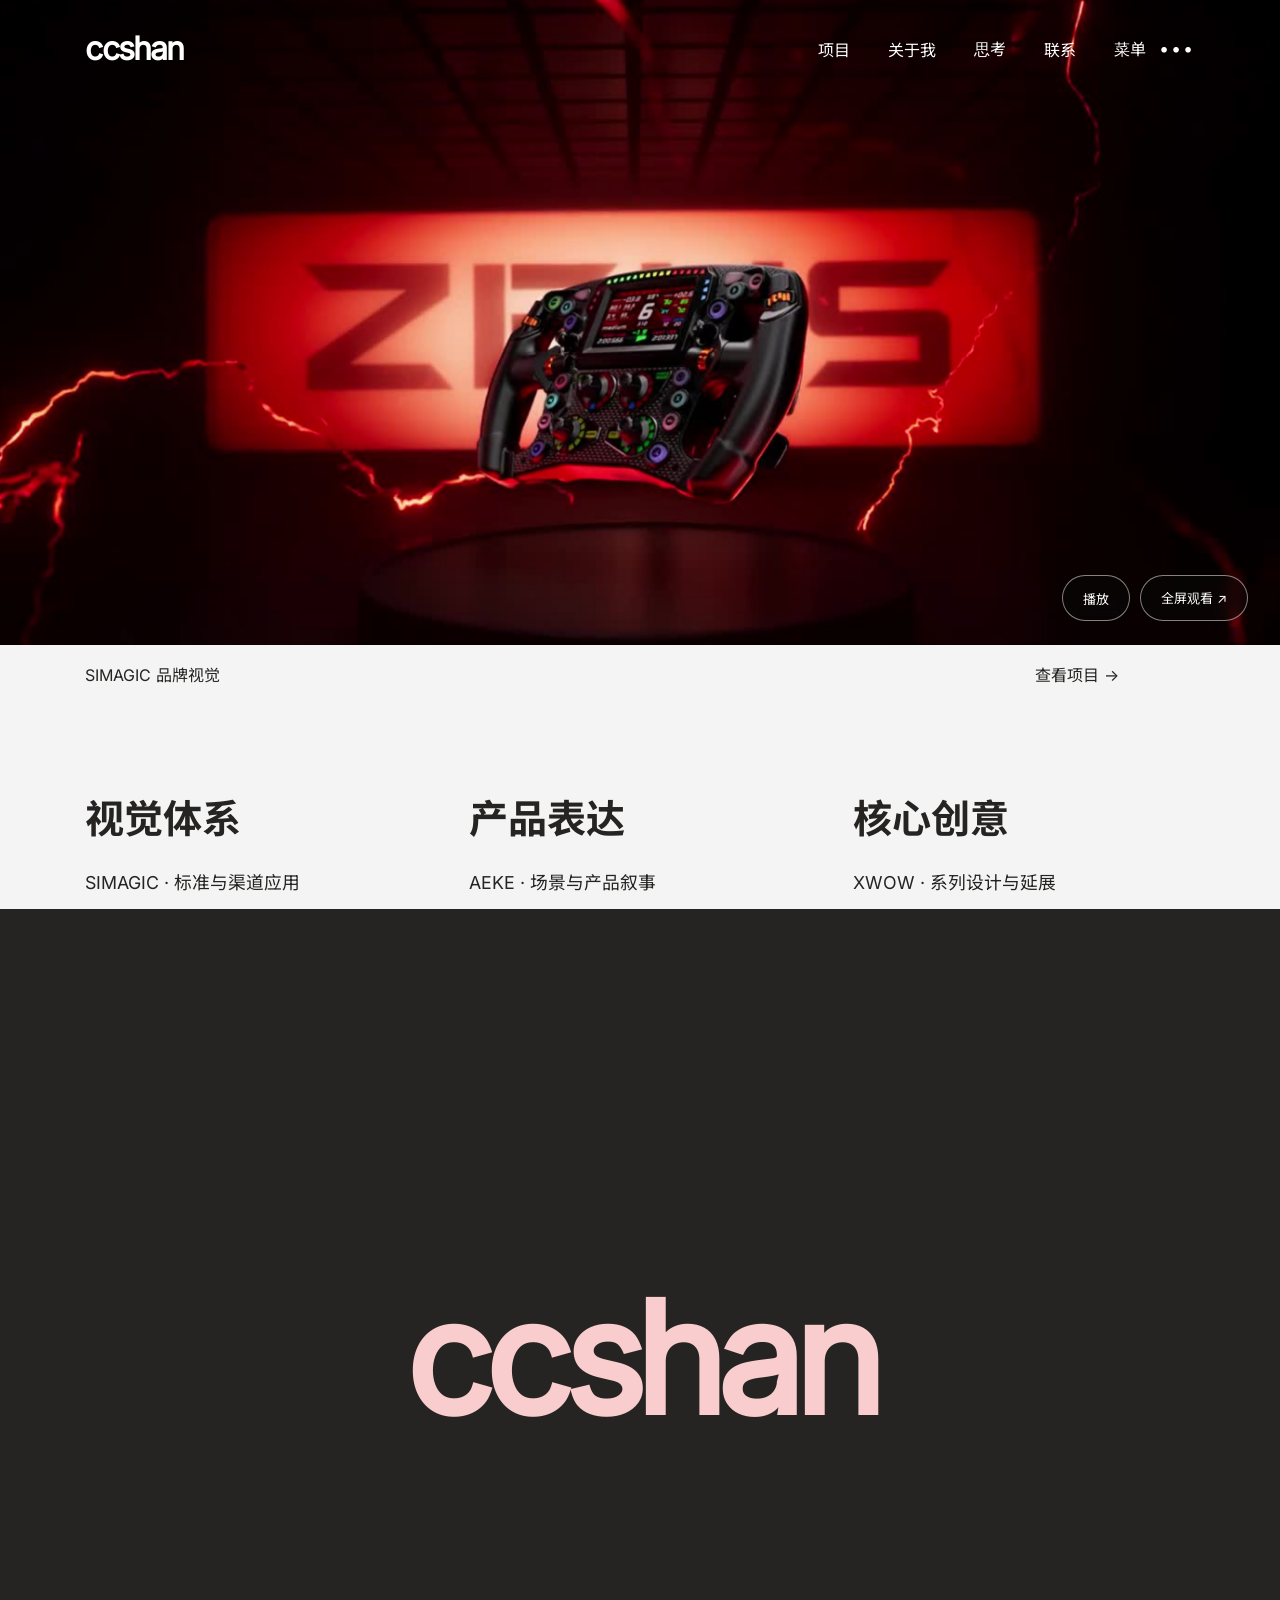
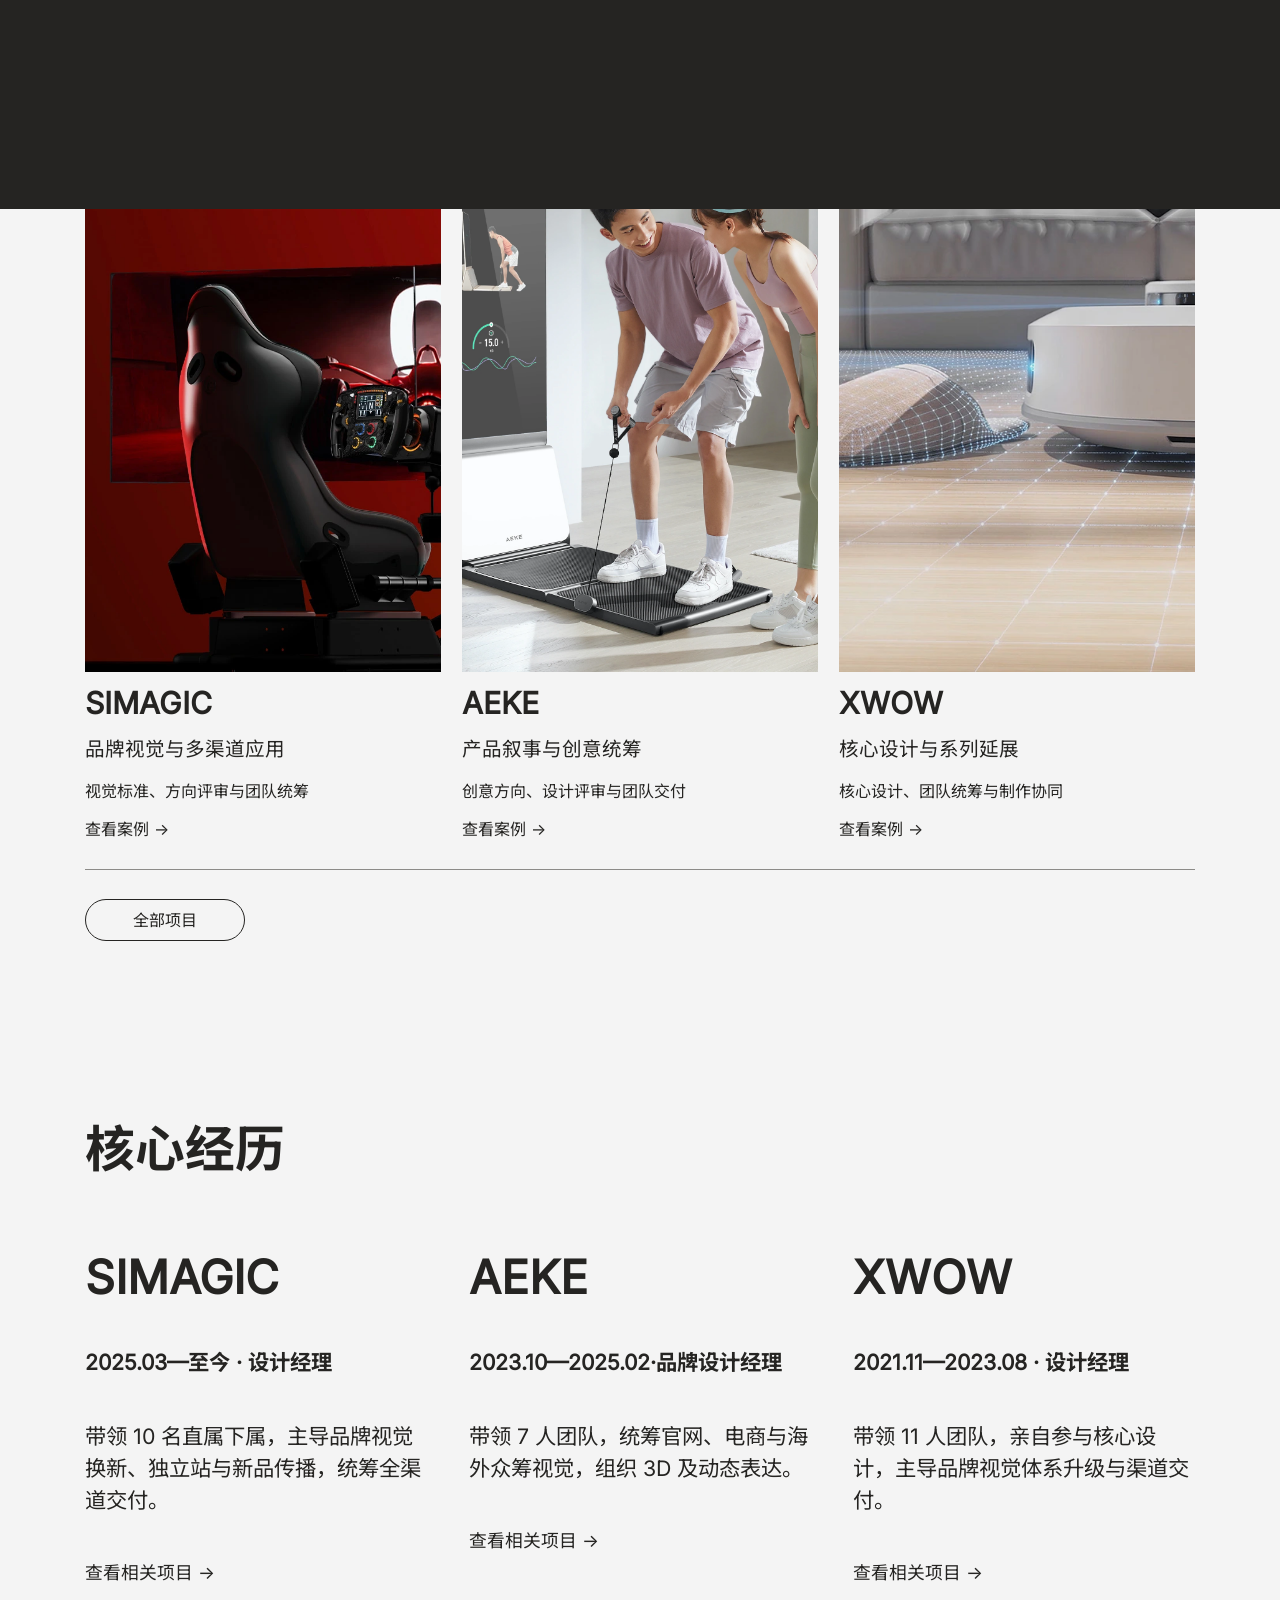
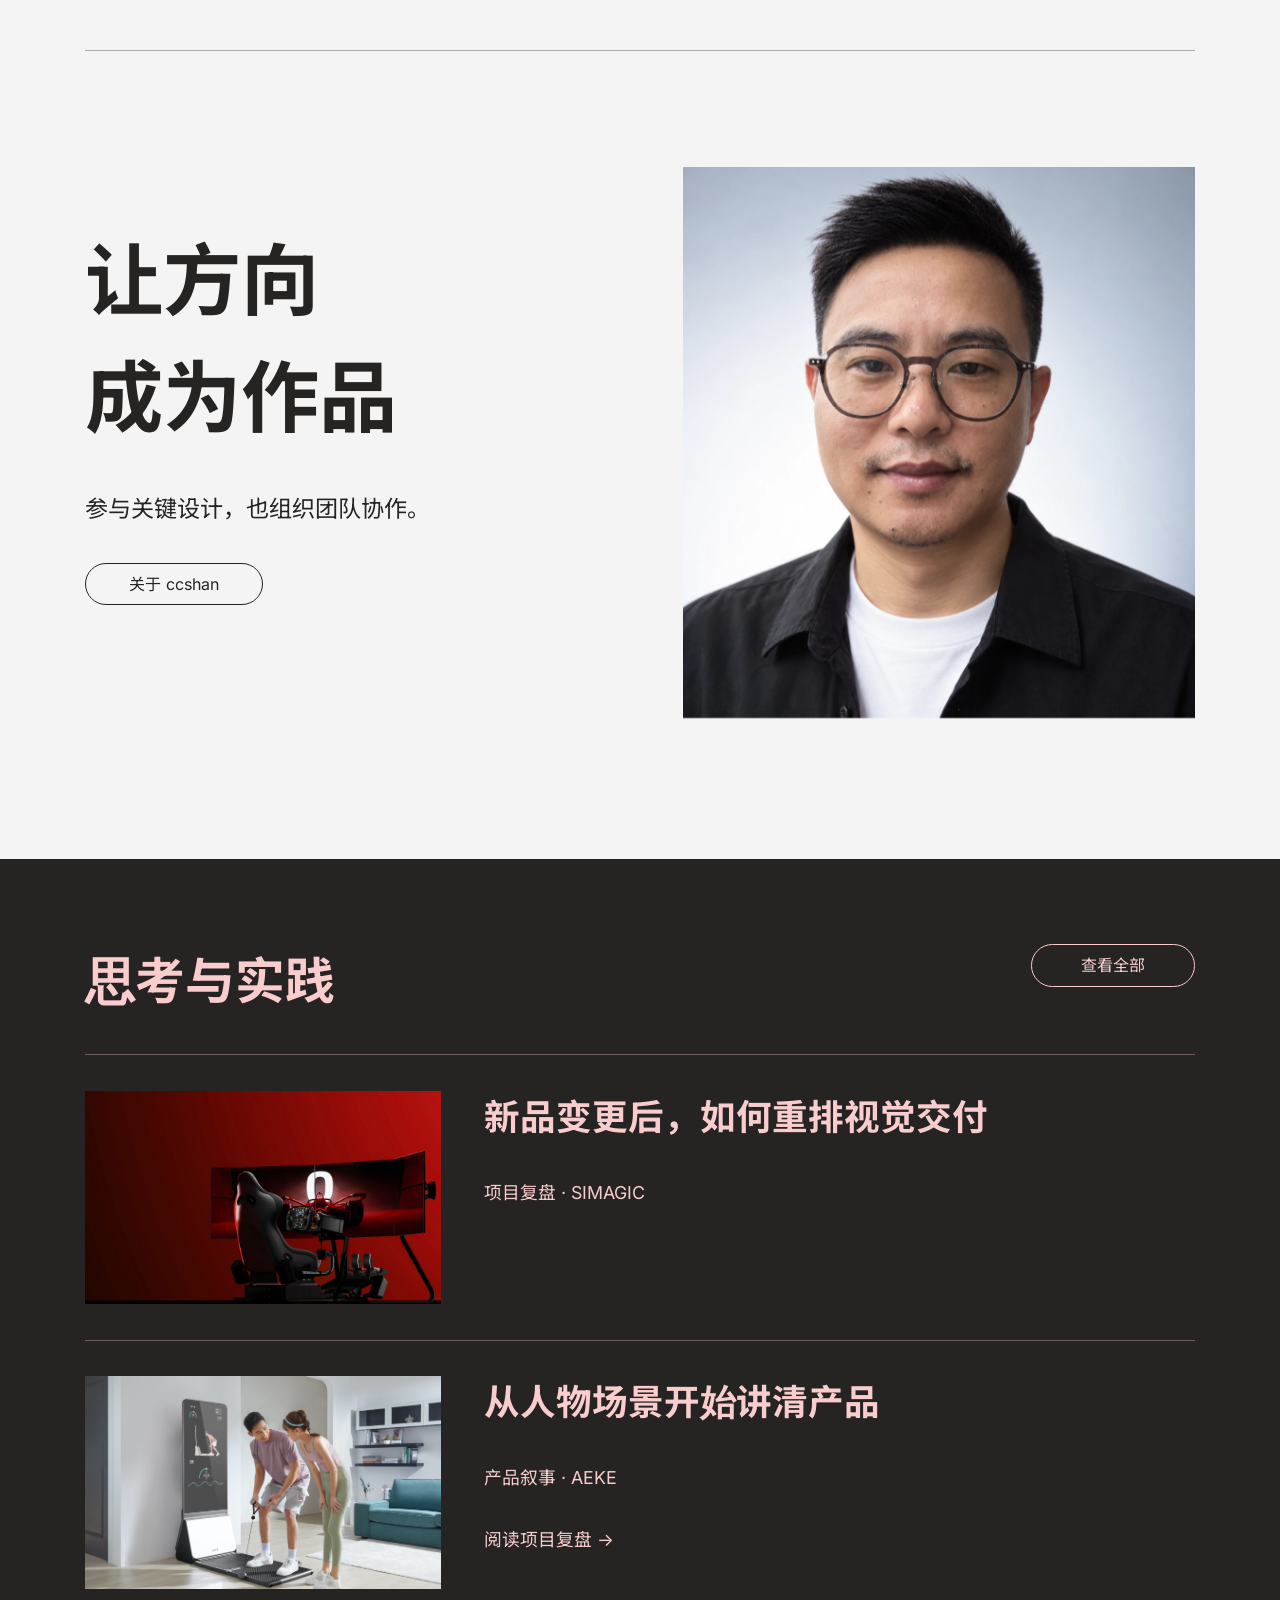
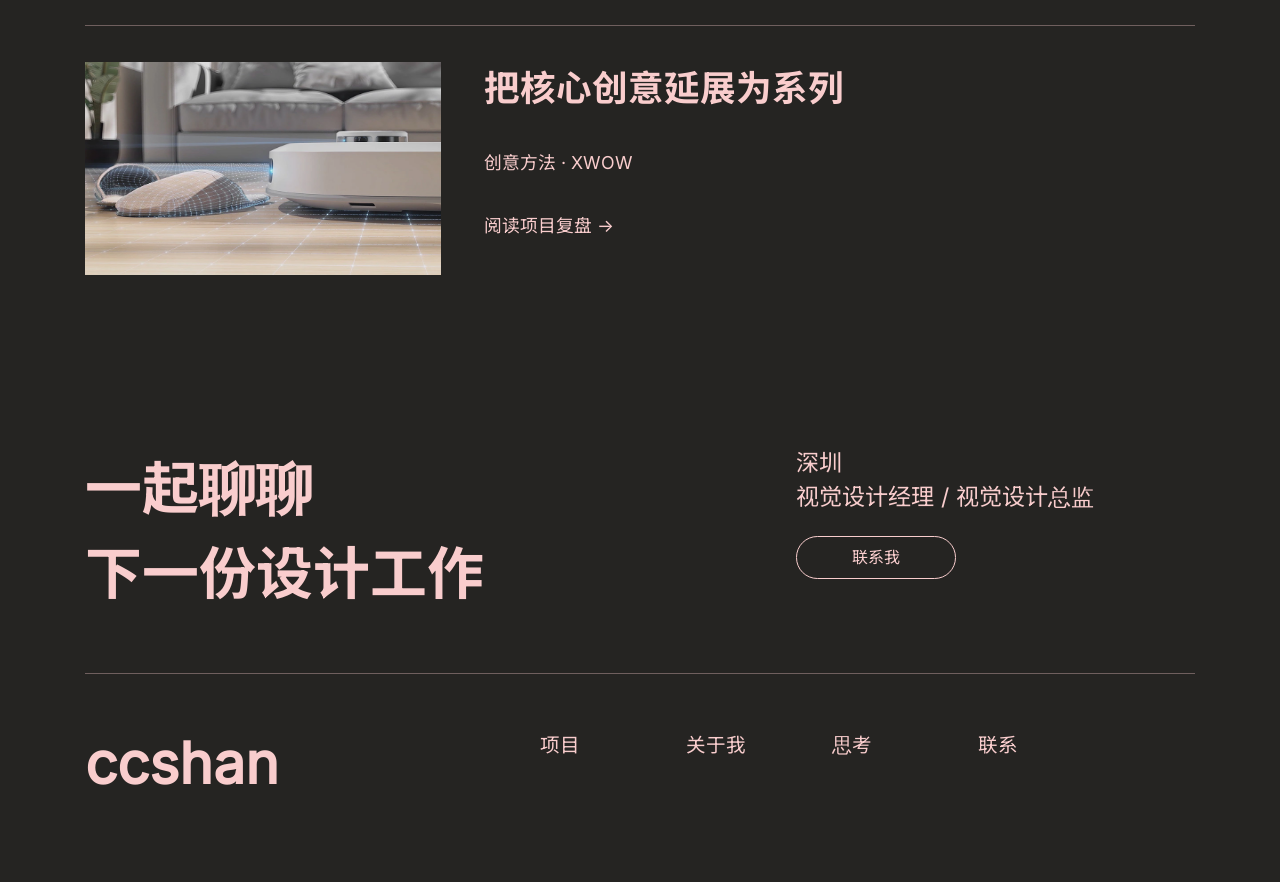
==== commit 4d7fe884: "Update portfolio from Figma and improve gallery scrolling" ====
--- a/index.html
+++ b/index.html
@@ -1 +1 @@
-<!doctype html><html lang="zh-CN"><head><meta charset="utf-8"><meta name="viewport" content="width=device-width,initial-scale=1,viewport-fit=cover"><meta name="theme-color" content="#252422"><title>ccshan · 视觉设计与设计管理</title><meta name="description" content="ccshan，关注消费科技与智能硬件的视觉设计经理。品牌视觉、产品叙事、核心创意与团队交付。意向城市深圳。"><link rel="icon" href="/favicon.svg" type="image/svg+xml"><link rel="preload" href="/assets/fonts/inter-variable.woff2" as="font" type="font/woff2" crossorigin><link rel="stylesheet" href="/style.css?v=4b23c805cf"><script src="/app.js?v=4b23c805cf" defer></script></head><body id="top" data-page="home"><a class="skip-link" href="#main">跳到正文</a><header class="site-header"><a class="wordmark" href="/" aria-label="ccshan 首页">ccshan</a><nav aria-label="主导航"><a href="/work/">项目</a><a href="/about/">关于我</a><a href="/thinking/">思考</a><a href="/contact/">联系</a><button data-menu aria-controls="site-menu" aria-expanded="false" aria-label="打开全屏菜单">菜单 <span class="menu-dots" aria-hidden="true">•••</span></button></nav></header><main id="main"><div data-node-id="538:360" data-name="首页 / 1440 / 已选三列版 / 完整滚动内容" class="f62fee621 f507c28c0 f60fbb771 f8dddea07 f60541e1e fd89972fe f48bd3940 layout-column page-content"><div data-node-id="538:367" data-name="首屏 / SIMAGIC 原始作品" class="f2062923b f08b04966 fd89972fe f012fbd12 f6f8dc559 video-frame parallax section"><video class="motion-video" muted loop playsinline preload="none" poster="/assets/videos/simagic-performance.jpg" data-src="/assets/videos/simagic-performance.mp4" aria-label="SIMAGIC 产品影像"></video><div class="video-controls"><button class="video-toggle" aria-label="播放视频">播放</button><button class="reel-toggle" data-video="simagic-performance">全屏观看 ↗</button></div></div><div data-node-id="538:374" data-name="首屏作品信息" class="f0f92246a f62fee621 f507c28c0 f60fbb771 f31230cd3 f8ecebc9f f60541e1e f8ef2268e f3927d6c3 f8d7b1cc7 fd89972fe f012fbd12 f7984cf1c f6bc741ce f6f8dc559 layout-row section"><p data-node-id="538:375" data-name="" class="fcbe0e8fc fd89972fe f012fbd12 f1aefe975 reveal">SIMAGIC 品牌视觉</p><a data-node-id="538:376" data-name="" href="/work/" class="f0214b4b3 f34516836 fd6b7ed77 fd89972fe f012fbd12 f4404fd87 interactive"><p class="fcbe0e8fc reveal">查看项目 →</p></a></div><div data-node-id="552:89" data-name="能力证据 / 承接专业认可位置" class="f0f92246a f62fee621 f507c28c0 f60fbb771 fc0010d94 f60541e1e f40a0208d fd89972fe f012fbd12 f6bc741ce f6f8dc559 layout-row section"><div data-node-id="552:90" data-name="视觉体系" class="f507c28c0 f60fbb771 f8dddea07 fcb8a78c0 f60541e1e fd89972fe f012fbd12 f92c0fe0d layout-column"><a data-node-id="552:91" data-name="" href="/work/simagic/" class="f0214b4b3 f34516836 f30675ca1 f69450ef1 fd6b7ed77 fd89972fe f012fbd12 fe4a60058 f92c0fe0d interactive"><p class="fcbe0e8fc reveal">视觉体系</p></a><p data-node-id="552:92" data-name="" class="f31230cd3 f8ecebc9f fcbe0e8fc fd89972fe f012fbd12 ff5691251 f92c0fe0d reveal">SIMAGIC · 标准与渠道应用</p></div><div data-node-id="552:93" data-name="产品表达" class="f507c28c0 f60fbb771 f8dddea07 fcb8a78c0 f60541e1e fd89972fe f012fbd12 f92c0fe0d layout-column"><a data-node-id="552:94" data-name="" href="/work/aeke/" class="f0214b4b3 f34516836 f30675ca1 f69450ef1 fd6b7ed77 fd89972fe f012fbd12 fe4a60058 f92c0fe0d interactive"><p class="fcbe0e8fc reveal">产品表达</p></a><p data-node-id="552:95" data-name="" class="f31230cd3 f8ecebc9f fcbe0e8fc fd89972fe f012fbd12 ff5691251 f92c0fe0d reveal">AEKE · 场景与产品叙事</p></div><div data-node-id="552:96" data-name="核心创意" class="f507c28c0 f60fbb771 f8dddea07 fcb8a78c0 f60541e1e fd89972fe f012fbd12 f92c0fe0d layout-column"><a data-node-id="552:97" data-name="" href="/work/xwow/" class="f0214b4b3 f34516836 f30675ca1 f69450ef1 fd6b7ed77 fd89972fe f012fbd12 fe4a60058 f92c0fe0d interactive"><p class="fcbe0e8fc reveal">核心创意</p></a><p data-node-id="552:98" data-name="" class="f31230cd3 f8ecebc9f fcbe0e8fc fd89972fe f012fbd12 ff5691251 f92c0fe0d reveal">XWOW · 系列设计与延展</p></div></div><div data-node-id="538:377" data-name="关于 / 个人定位" class="f62fee621 f507c28c0 f60fbb771 f8dddea07 f726ebf2d f60541e1e f40a0208d fd89972fe f012fbd12 f6f8dc559 layout-column section"><div data-node-id="538:378" data-name="介绍与署名" class="f507c28c0 f60fbb771 f58dfb5c9 f60541e1e fd89972fe f012fbd12 fc24c454e layout-row responsive-row"><div data-node-id="538:379" data-name="个人介绍" class="f507c28c0 f60fbb771 f8dddea07 f483145a9 f60541e1e fd89972fe f012fbd12 f041d1e3b layout-column"><h1 data-node-id="538:380" data-name="" class="f0f92246a f30675ca1 f69450ef1 fd6b7ed77 fd89972fe f012fbd12 fc7487598 f6bc741ce f041d1e3b intro-heading reveal"><p class="fcbe0e8fc f5a4fd449 reveal">我关注消费科技与智能硬件，</p><p class="fcbe0e8fc f5a4fd449 reveal">参与核心设计，也组织团队协作，</p><p class="fcbe0e8fc reveal">将方向判断转化为具体作品。</p></h1><a data-node-id="538:381" data-name="查看作品" href="/work/" class="fca6bcd4b f618c9801 fba4c5089 f507c28c0 f34516836 f60fbb771 ff06c5be9 f3960ffc2 f86843cf1 fd89972fe f4c901ed9 f012fbd12 fa99b5f0a interactive layout-row"><p data-node-id="538:382" data-name="" class="f0f92246a f31230cd3 f8ecebc9f fcbe0e8fc fd89972fe f012fbd12 f7984cf1c f6bc741ce fca6bf630 f8d5fc173 reveal">查看作品</p></a></div><p data-node-id="538:383" data-name="" class="f0f92246a ffe165702 f69450ef1 fb96efd3a f4bee8b56 fd89972fe f012fbd12 fa7268021 f6bc741ce f856a5030 fab67b36c reveal">ccshan</p></div><div data-node-id="538:384" data-name="求职方向" class="f0f92246a f507c28c0 f60fbb771 f8dddea07 f65670a53 f60541e1e fcbe0e8fc fd89972fe f012fbd12 f6bc741ce fc24c454e layout-column"><p data-node-id="538:385" data-name="" class="f30675ca1 f69450ef1 fd89972fe f012fbd12 f948ac89b fc24c454e reveal">目标岗位：视觉设计经理 / 视觉设计总监</p><p data-node-id="538:386" data-name="" class="f31230cd3 f8ecebc9f fd89972fe f012fbd12 f665eebf6 fc24c454e reveal">意向城市：深圳</p></div><div data-node-id="538:387" data-name="分隔线" class="fc704c41c faea61608 fd89972fe f012fbd12 fc24c454e"></div></div><div data-node-id="538:388" data-name="精选项目 / 三列" class="f62fee621 f507c28c0 f60fbb771 f8dddea07 f483145a9 f60541e1e fb369508b f3927d6c3 fd89972fe f012fbd12 f6f8dc559 layout-column section"><p data-node-id="538:389" data-name="" class="f0f92246a f30675ca1 f69450ef1 fcbe0e8fc fd89972fe f012fbd12 fa5bdcf60 f6bc741ce fc24c454e reveal">精选项目</p><div data-node-id="538:390" data-name="三个精选项目" class="f507c28c0 f60fbb771 fcb8a78c0 f60541e1e fd89972fe f012fbd12 fc24c454e layout-row responsive-row"><div data-node-id="538:391" data-name="SIMAGIC / 项目入口" data-href="/work/simagic/" class="f507c28c0 f60fbb771 f8dddea07 f5a55dd2b f60541e1e fd89972fe f012fbd12 fdc45d79c layout-column project-card"><div data-node-id="601:7657" data-name="48484848-恢复的-拷贝_05 1" class="f08365bb5 fd89972fe f012fbd12 fdc45d79c image-frame cover-link"><img src="/assets/figma/current-ccca20b035b4d8d5.webp" alt="48484848-恢复的-拷贝_05 1" loading="lazy" decoding="async" class="fda4dbfbc f7b7df044 f2191c145 f7d85d0c2 fa4326536 f48bd3940 native-image"></div><p data-node-id="538:393" data-name="" class="f0f92246a ffe165702 f69450ef1 fb96efd3a f4bee8b56 fd89972fe f012fbd12 f4d47faf1 f6bc741ce fdc45d79c reveal">SIMAGIC</p><p data-node-id="538:394" data-name="" class="f0f92246a f31230cd3 f8ecebc9f fcbe0e8fc fd89972fe f012fbd12 f665eebf6 f6bc741ce fdc45d79c reveal">品牌视觉与多渠道应用</p><p data-node-id="538:395" data-name="" class="f0f92246a f31230cd3 f8ecebc9f fcbe0e8fc fd89972fe f012fbd12 f7984cf1c f6bc741ce fdc45d79c reveal">视觉标准、方向评审与团队统筹</p><a data-node-id="538:396" data-name="" href="/work/simagic/" class="f0f92246a f0214b4b3 f34516836 f31230cd3 f8ecebc9f fd6b7ed77 fd89972fe f012fbd12 f7984cf1c f6bc741ce fdc45d79c interactive"><p class="fcbe0e8fc reveal">查看案例 →</p></a></div><div data-node-id="538:397" data-name="AEKE / 项目入口" data-href="/work/aeke/" class="f507c28c0 f60fbb771 f8dddea07 f5a55dd2b f60541e1e fd89972fe f012fbd12 fdc45d79c layout-column project-card"><a data-node-id="538:398" data-name="AEKE / 原始项目封面" href="/work/aeke/" class="f0214b4b3 f34516836 f08365bb5 fd89972fe f012fbd12 fdc45d79c interactive image-frame cover-link"><img src="/assets/figma/current-1156d0cc6cd1a327.webp" alt="AEKE / 原始项目封面" loading="lazy" decoding="async" class="fda4dbfbc f7b7df044 f2191c145 f7d85d0c2 fa4326536 f48bd3940 native-image"></a><p data-node-id="538:399" data-name="" class="f0f92246a ffe165702 f69450ef1 fb96efd3a f4bee8b56 fd89972fe f012fbd12 f4d47faf1 f6bc741ce fdc45d79c reveal">AEKE</p><p data-node-id="538:400" data-name="" class="f0f92246a f31230cd3 f8ecebc9f fcbe0e8fc fd89972fe f012fbd12 f665eebf6 f6bc741ce fdc45d79c reveal">产品叙事与创意统筹</p><p data-node-id="538:401" data-name="" class="f0f92246a f31230cd3 f8ecebc9f fcbe0e8fc fd89972fe f012fbd12 f7984cf1c f6bc741ce fdc45d79c reveal">创意方向、设计评审与团队交付</p><a data-node-id="538:402" data-name="" href="/work/aeke/" class="f0f92246a f0214b4b3 f34516836 f31230cd3 f8ecebc9f fd6b7ed77 fd89972fe f012fbd12 f7984cf1c f6bc741ce fdc45d79c interactive"><p class="fcbe0e8fc reveal">查看案例 →</p></a></div><div data-node-id="538:403" data-name="XWOW / 项目入口" data-href="/work/xwow/" class="f507c28c0 f60fbb771 f8dddea07 f5a55dd2b f60541e1e fd89972fe f012fbd12 fdc45d79c layout-column project-card"><a data-node-id="538:404" data-name="XWOW / 原始项目封面" href="/work/xwow/" class="f0214b4b3 f34516836 f08365bb5 fd89972fe f012fbd12 fdc45d79c interactive image-frame cover-link"><img src="/assets/figma/current-f1dd8fa5a5d690a6.webp" alt="XWOW / 原始项目封面" loading="lazy" decoding="async" class="fda4dbfbc f7b7df044 f2191c145 f7d85d0c2 fa4326536 f48bd3940 native-image"></a><p data-node-id="538:405" data-name="" class="f0f92246a ffe165702 f69450ef1 fb96efd3a f4bee8b56 fd89972fe f012fbd12 f4d47faf1 f6bc741ce fdc45d79c reveal">XWOW</p><p data-node-id="538:406" data-name="" class="f0f92246a f31230cd3 f8ecebc9f fcbe0e8fc fd89972fe f012fbd12 f665eebf6 f6bc741ce fdc45d79c reveal">核心设计与系列延展</p><p data-node-id="538:407" data-name="" class="f0f92246a f31230cd3 f8ecebc9f fcbe0e8fc fd89972fe f012fbd12 f7984cf1c f6bc741ce fdc45d79c reveal">核心设计、团队统筹与制作协同</p><a data-node-id="538:408" data-name="" href="/work/xwow/" class="f0f92246a f0214b4b3 f34516836 f31230cd3 f8ecebc9f fd6b7ed77 fd89972fe f012fbd12 f7984cf1c f6bc741ce fdc45d79c interactive"><p class="fcbe0e8fc reveal">查看案例 →</p></a></div></div><div data-node-id="538:409" data-name="分隔线" class="fc704c41c faea61608 fd89972fe f012fbd12 fc24c454e"></div><a data-node-id="552:99" data-name="进入项目索引" href="/work/" class="fca6bcd4b f618c9801 fba4c5089 f507c28c0 f34516836 f60fbb771 ff06c5be9 f3960ffc2 f86843cf1 fd89972fe f4c901ed9 f012fbd12 f4404fd87 interactive layout-row"><p data-node-id="552:100" data-name="" class="f0f92246a f31230cd3 f8ecebc9f fcbe0e8fc fd89972fe f012fbd12 f7984cf1c f6bc741ce fca6bf630 f0458b5d7 reveal">全部项目</p></a></div><div data-node-id="552:101" data-name="核心经历 / Featured Engagements" class="f62fee621 f507c28c0 f60fbb771 f8dddea07 f29aa7ecb f60541e1e f40a0208d fd89972fe f012fbd12 f6f8dc559 layout-column section"><p data-node-id="552:102" data-name="" class="f0f92246a f30675ca1 f69450ef1 fcbe0e8fc fd89972fe f012fbd12 f83841c76 f6bc741ce fc24c454e reveal">核心经历</p><div data-node-id="552:103" data-name="长期职责与任职背景" class="f0f92246a f507c28c0 f60fbb771 fc0010d94 f60541e1e fd89972fe f012fbd12 f6bc741ce fc24c454e layout-row"><div data-node-id="552:104" data-name="SIMAGIC" class="f507c28c0 f60fbb771 f8dddea07 fc0010d94 f60541e1e fd89972fe f012fbd12 f92c0fe0d layout-column"><p data-node-id="552:105" data-name="" class="ffe165702 f69450ef1 fb96efd3a f4bee8b56 fd89972fe f012fbd12 fc2ec4706 f92c0fe0d reveal">SIMAGIC</p><p data-node-id="552:106" data-name="" class="f30675ca1 f69450ef1 fcbe0e8fc fd89972fe f012fbd12 f948ac89b f92c0fe0d reveal">2025.03—至今 · 设计经理</p><p data-node-id="552:107" data-name="" class="f31230cd3 f8ecebc9f fcbe0e8fc fd89972fe f012fbd12 f948ac89b f92c0fe0d reveal">带领 10 名直属下属，主导品牌视觉换新、独立站与新品传播，统筹全渠道交付。</p><a data-node-id="552:108" data-name="" href="/work/simagic/" class="f0214b4b3 f34516836 f31230cd3 f8ecebc9f fd6b7ed77 fd89972fe f012fbd12 ff5691251 f92c0fe0d interactive"><p class="fcbe0e8fc reveal">查看相关项目 →</p></a></div><div data-node-id="552:109" data-name="AEKE" class="f507c28c0 f60fbb771 f8dddea07 fc0010d94 f60541e1e fd89972fe f012fbd12 f92c0fe0d layout-column"><p data-node-id="552:110" data-name="" class="ffe165702 f69450ef1 fb96efd3a f4bee8b56 fd89972fe f012fbd12 fc2ec4706 f92c0fe0d reveal">AEKE</p><p data-node-id="552:111" data-name="" class="f30675ca1 f69450ef1 fcbe0e8fc fd89972fe f012fbd12 f948ac89b f92c0fe0d reveal">2023.10—2025.02·品牌设计经理</p><p data-node-id="552:112" data-name="" class="f31230cd3 f8ecebc9f fcbe0e8fc fd89972fe f012fbd12 f948ac89b f92c0fe0d reveal">带领 7 人团队，统筹官网、电商与海外众筹视觉，组织 3D 及动态表达。</p><a data-node-id="552:113" data-name="" href="/work/aeke/" class="f0214b4b3 f34516836 f31230cd3 f8ecebc9f fd6b7ed77 fd89972fe f012fbd12 ff5691251 f92c0fe0d interactive"><p class="fcbe0e8fc reveal">查看相关项目 →</p></a></div><div data-node-id="552:114" data-name="XWOW" class="f507c28c0 f60fbb771 f8dddea07 fc0010d94 f60541e1e fd89972fe f012fbd12 f92c0fe0d layout-column"><p data-node-id="552:115" data-name="" class="ffe165702 f69450ef1 fb96efd3a f4bee8b56 fd89972fe f012fbd12 fc2ec4706 f92c0fe0d reveal">XWOW</p><p data-node-id="552:116" data-name="" class="f30675ca1 f69450ef1 fcbe0e8fc fd89972fe f012fbd12 f948ac89b f92c0fe0d reveal">2021.11—2023.08 · 设计经理</p><p data-node-id="552:117" data-name="" class="f31230cd3 f8ecebc9f fcbe0e8fc fd89972fe f012fbd12 f948ac89b f92c0fe0d reveal">带领 11 人团队，亲自参与核心设计，主导品牌视觉体系升级与渠道交付。</p><a data-node-id="552:118" data-name="" href="/work/xwow/" class="f0214b4b3 f34516836 f31230cd3 f8ecebc9f fd6b7ed77 fd89972fe f012fbd12 ff5691251 f92c0fe0d interactive"><p class="fcbe0e8fc reveal">查看相关项目 →</p></a></div></div><div data-node-id="552:119" data-name="编辑式分隔线" class="f4888e5ae faea61608 f8199fa7d fd89972fe f012fbd12 fc24c454e"></div></div><div data-node-id="552:120" data-name="关于入口 / 人物与方法" class="f4888e5ae f507c28c0 f60fbb771 f58dfb5c9 f60541e1e f40a0208d fd89972fe f012fbd12 f6f8dc559 layout-row section about-scene"><div data-node-id="552:121" data-name="个人主张" class="f507c28c0 f60fbb771 f8dddea07 fb4d29faf f60541e1e fd89972fe f012fbd12 fccd6c47b layout-column"><div data-node-id="552:122" data-name="" class="f0f92246a f30675ca1 f69450ef1 fd6b7ed77 fd89972fe f012fbd12 f9d9b1a1e fdb1d69f0 fccd6c47b"><p class="fcbe0e8fc f5a4fd449 reveal">让方向</p><p class="fcbe0e8fc reveal">成为作品</p></div><p data-node-id="552:123" data-name="" class="f0f92246a f31230cd3 f8ecebc9f fcbe0e8fc fd89972fe f012fbd12 fca5169a2 fdb1d69f0 fccd6c47b reveal">参与关键设计，也组织团队协作。</p><a data-node-id="552:124" data-name="关于 ccshan" href="/about/" class="fca6bcd4b feba14ce3 fba4c5089 f507c28c0 f34516836 f60fbb771 ff06c5be9 f3960ffc2 f86843cf1 fd89972fe f4c901ed9 f012fbd12 fefc981d0 interactive layout-row"><p data-node-id="552:125" data-name="" class="f0f92246a f31230cd3 f8ecebc9f fcbe0e8fc fd89972fe f012fbd12 f7984cf1c fdb1d69f0 fca6bf630 fa99b5f0a reveal">关于 ccshan</p></a></div><div data-node-id="552:126" data-name="个人照片 / 现有作品集素材" class="fec8a7cc9 fd89972fe f012fbd12 f12436b26 image-frame"><img src="/assets/figma/current-79559630f7fc1632.webp" alt="个人照片 / 现有作品集素材" loading="lazy" decoding="async" class="fda4dbfbc f7b7df044 f2191c145 f7d85d0c2 fa4326536 f48bd3940 native-image"></div></div><div data-node-id="552:127" data-name="思考与实践 / 持续内容" class="f4888e5ae f507c28c0 f60fbb771 f8dddea07 fb4d29faf f60541e1e f40a0208d fd89972fe f012fbd12 f6f8dc559 layout-column section"><div data-node-id="552:128" data-name="实践标题与全部入口" class="f507c28c0 f60fbb771 f58dfb5c9 f60541e1e fd89972fe f012fbd12 fc24c454e layout-row"><p data-node-id="552:129" data-name="" class="f0f92246a f30675ca1 f69450ef1 fcbe0e8fc fd89972fe f012fbd12 f83841c76 fdb1d69f0 f740dd107 reveal">思考与实践</p><a data-node-id="552:130" data-name="查看全部" href="/thinking/" class="fca6bcd4b feba14ce3 fba4c5089 f507c28c0 f34516836 f60fbb771 ff06c5be9 f3960ffc2 f86843cf1 fd89972fe f4c901ed9 f012fbd12 fe72d2f19 interactive layout-row"><p data-node-id="552:131" data-name="" class="f0f92246a f31230cd3 f8ecebc9f fcbe0e8fc fd89972fe f012fbd12 f7984cf1c fdb1d69f0 fca6bf630 f1e3de5eb reveal">查看全部</p></a></div><div data-node-id="552:132" data-name="编辑式分隔线" class="fa897aee9 faea61608 f8199fa7d fd89972fe f012fbd12 fc24c454e"></div><div data-node-id="552:133" data-name="新品变更后，如何重排视觉交付" class="f507c28c0 f60fbb771 fc0010d94 f60541e1e fd89972fe f012fbd12 fc24c454e layout-row"><a data-node-id="552:134" data-name="新品变更后，如何重排视觉交付 / 对应作品" href="/work/simagic/" class="f0214b4b3 f34516836 f8eb5f528 fd89972fe f012fbd12 fdc45d79c interactive image-frame"><img src="/assets/figma/current-3289dccea123c6be.webp" alt="新品变更后，如何重排视觉交付 / 对应作品" loading="lazy" decoding="async" class="fda4dbfbc f7b7df044 f2191c145 f7d85d0c2 fa4326536 f48bd3940 native-image"></a><div data-node-id="552:135" data-name="标题与项目入口" data-href="/work/simagic/" class="f0f92246a f507c28c0 f60fbb771 f8dddea07 fb4d29faf f60541e1e fd89972fe f012fbd12 fdb1d69f0 f1aefe975 layout-column project-card"><a data-node-id="552:136" data-name="" href="/work/simagic/" class="f0214b4b3 f34516836 f30675ca1 f69450ef1 fd6b7ed77 fd89972fe f012fbd12 f8b071513 f1aefe975 interactive"><p class="fcbe0e8fc reveal">新品变更后，如何重排视觉交付</p></a><p data-node-id="552:137" data-name="" class="f31230cd3 f8ecebc9f fcbe0e8fc fd89972fe f012fbd12 ff5691251 f1aefe975 reveal">项目复盘 · SIMAGIC</p><a data-node-id="552:138" data-name="" href="/work/simagic/" class="f0214b4b3 f34516836 f31230cd3 f8ecebc9f fd6b7ed77 fd89972fe f012fbd12 ff5691251 f1aefe975 interactive"><p class="fcbe0e8fc reveal">阅读项目复盘 →</p></a></div></div><div data-node-id="552:139" data-name="编辑式分隔线" class="fa897aee9 faea61608 f8199fa7d fd89972fe f012fbd12 fc24c454e"></div><div data-node-id="552:140" data-name="从人物场景开始讲清产品" class="f507c28c0 f60fbb771 fc0010d94 f60541e1e fd89972fe f012fbd12 fc24c454e layout-row"><a data-node-id="552:141" data-name="从人物场景开始讲清产品 / 对应作品" href="/work/aeke/" class="f0214b4b3 f34516836 f8eb5f528 fd89972fe f012fbd12 fdc45d79c interactive image-frame"><img src="/assets/figma/current-1156d0cc6cd1a327.webp" alt="从人物场景开始讲清产品 / 对应作品" loading="lazy" decoding="async" class="fda4dbfbc f7b7df044 f2191c145 f7d85d0c2 fa4326536 f48bd3940 native-image"></a><div data-node-id="552:142" data-name="标题与项目入口" data-href="/work/aeke/" class="f0f92246a f507c28c0 f60fbb771 f8dddea07 fb4d29faf f60541e1e fd89972fe f012fbd12 fdb1d69f0 f1aefe975 layout-column project-card"><a data-node-id="552:143" data-name="" href="/work/aeke/" class="f0214b4b3 f34516836 f30675ca1 f69450ef1 fd6b7ed77 fd89972fe f012fbd12 f8b071513 f1aefe975 interactive"><p class="fcbe0e8fc reveal">从人物场景开始讲清产品</p></a><p data-node-id="552:144" data-name="" class="f31230cd3 f8ecebc9f fcbe0e8fc fd89972fe f012fbd12 ff5691251 f1aefe975 reveal">产品叙事 · AEKE</p><a data-node-id="552:145" data-name="" href="/work/aeke/" class="f0214b4b3 f34516836 f31230cd3 f8ecebc9f fd6b7ed77 fd89972fe f012fbd12 ff5691251 f1aefe975 interactive"><p class="fcbe0e8fc reveal">阅读项目复盘 →</p></a></div></div><div data-node-id="552:146" data-name="编辑式分隔线" class="fa897aee9 faea61608 f8199fa7d fd89972fe f012fbd12 fc24c454e"></div><div data-node-id="552:147" data-name="把核心创意延展为系列" class="f507c28c0 f60fbb771 fc0010d94 f60541e1e fd89972fe f012fbd12 fc24c454e layout-row"><a data-node-id="552:148" data-name="把核心创意延展为系列 / 对应作品" href="/work/xwow/" class="f0214b4b3 f34516836 f8eb5f528 fd89972fe f012fbd12 fdc45d79c interactive"><div class="fda4dbfbc f7b7df044 fa4326536"><div class="fda4dbfbc f7b7df044 f2cd02d11 image-frame"><img src="/assets/figma/current-0988014292257671.webp" alt="作品" loading="lazy" decoding="async" class="fda4dbfbc f668b21aa f29e503e8 f2191c145 f2167406b f1ebfd955 native-image"></div><div class="fda4dbfbc f7b7df044 f2cd02d11 image-frame"><img src="/assets/figma/current-f1dd8fa5a5d690a6.webp" alt="作品" loading="lazy" decoding="async" class="fda4dbfbc fb33b51ab fc78facc7 f2191c145 fed01159e f6da6a3c3 native-image"></div></div></a><div data-node-id="552:149" data-name="标题与项目入口" data-href="/work/xwow/" class="f0f92246a f507c28c0 f60fbb771 f8dddea07 fb4d29faf f60541e1e fd89972fe f012fbd12 fdb1d69f0 f1aefe975 layout-column project-card"><a data-node-id="552:150" data-name="" href="/work/xwow/" class="f0214b4b3 f34516836 f30675ca1 f69450ef1 fd6b7ed77 fd89972fe f012fbd12 f8b071513 f1aefe975 interactive"><p class="fcbe0e8fc reveal">把核心创意延展为系列</p></a><p data-node-id="552:151" data-name="" class="f31230cd3 f8ecebc9f fcbe0e8fc fd89972fe f012fbd12 ff5691251 f1aefe975 reveal">创意方法 · XWOW</p><a data-node-id="552:152" data-name="" href="/work/xwow/" class="f0214b4b3 f34516836 f31230cd3 f8ecebc9f fd6b7ed77 fd89972fe f012fbd12 ff5691251 f1aefe975 interactive"><p class="fcbe0e8fc reveal">阅读项目复盘 →</p></a></div></div></div><footer data-node-id="552:153" data-name="整站页尾 / 联系与导航" class="f4888e5ae f507c28c0 f60fbb771 f8dddea07 f58dfb5c9 f60541e1e f40a0208d fd89972fe f012fbd12 f6f8dc559 layout-column section site-footer"><div data-node-id="552:154" data-name="联系主张" class="f507c28c0 f60fbb771 f58dfb5c9 f60541e1e fd89972fe f012fbd12 fc24c454e layout-row"><div data-node-id="552:155" data-name="" class="f0f92246a f30675ca1 f69450ef1 fd6b7ed77 fd89972fe f012fbd12 f4ff26312 fdb1d69f0 f041d1e3b"><p class="fcbe0e8fc f5a4fd449 reveal">一起聊聊</p><p class="fcbe0e8fc reveal">下一份设计工作</p></div><div data-node-id="552:156" data-name="岗位与联系" class="f507c28c0 f60fbb771 f8dddea07 fcb8a78c0 f60541e1e fd89972fe f012fbd12 fab67b36c layout-column"><div data-node-id="552:157" data-name="" class="f0f92246a f31230cd3 f8ecebc9f fd6b7ed77 fd89972fe f012fbd12 fca5169a2 fdb1d69f0 fab67b36c"><p class="fcbe0e8fc f5a4fd449 reveal">深圳</p><p class="fcbe0e8fc reveal">视觉设计经理 / 视觉设计总监</p></div><a data-node-id="552:158" data-name="联系我" href="/contact/" class="fca6bcd4b feba14ce3 fba4c5089 f507c28c0 f34516836 f60fbb771 ff06c5be9 f3960ffc2 f86843cf1 fd89972fe f4c901ed9 f012fbd12 f4404fd87 interactive layout-row"><p data-node-id="552:159" data-name="" class="f0f92246a f31230cd3 f8ecebc9f fcbe0e8fc fd89972fe f012fbd12 f7984cf1c fdb1d69f0 fca6bf630 f0458b5d7 reveal">联系我</p></a></div></div><div data-node-id="552:160" data-name="编辑式分隔线" class="fa897aee9 faea61608 f8199fa7d fd89972fe f012fbd12 fc24c454e"></div><div data-node-id="552:161" data-name="页尾站点导航" class="f0f92246a f507c28c0 f60fbb771 f58dfb5c9 f60541e1e fd89972fe f012fbd12 fdb1d69f0 fc24c454e layout-row"><p data-node-id="552:162" data-name="" class="ffe165702 f69450ef1 fb96efd3a f4bee8b56 fd89972fe f012fbd12 f4ff26312 fab67b36c reveal">ccshan</p><div data-node-id="552:163" data-name="站点索引" class="f507c28c0 f34516836 f60fbb771 f31230cd3 f8ecebc9f fcb8a78c0 f60541e1e fd6b7ed77 fd89972fe f012fbd12 f665eebf6 f041d1e3b layout-row"><a data-node-id="552:164" data-name="" href="/work/" class="f0214b4b3 fd89972fe f012fbd12 f3efc998f interactive"><p class="fcbe0e8fc reveal">项目</p></a><a data-node-id="552:165" data-name="" href="/about/" class="f0214b4b3 fd89972fe f012fbd12 f3efc998f interactive"><p class="fcbe0e8fc reveal">关于我</p></a><a data-node-id="552:166" data-name="" href="/thinking/" class="f0214b4b3 fd89972fe f012fbd12 f3efc998f interactive"><p class="fcbe0e8fc reveal">思考</p></a><a data-node-id="552:167" data-name="" href="/contact/" class="f0214b4b3 fd89972fe f012fbd12 f3efc998f interactive"><p class="fcbe0e8fc reveal">联系</p></a></div></div></footer></div></main><dialog id="site-menu" class="site-menu figma-menu" aria-label="全屏导航"><div class="menu-top"><a href="/" data-node-id="552:388">ccshan</a><button data-close data-node-id="554:3">关闭菜单</button></div><nav class="menu-links" aria-label="网站导航"><a href="/work/" data-node-id="552:389">项目</a><a href="/about/" data-node-id="552:390">关于我</a><a href="/thinking/" data-node-id="552:391">思考</a><a href="/contact/" data-node-id="552:392">联系</a></nav><a class="menu-home" href="/" data-node-id="552:393">返回首页</a></dialog><dialog class="reel-dialog" aria-label="作品视频"><div class="dialog-bar"><span>ccshan / PROJECT FILM</span><button data-close>关闭 ×</button></div><video controls playsinline preload="none"></video></dialog><dialog class="lightbox" aria-label="作品大图"><div class="dialog-bar"><span class="lightbox-label">作品原图</span><div><button class="zoom-button" aria-pressed="false">原尺寸</button><button data-close>关闭 ×</button></div></div><div class="lightbox-scroll"><img alt="作品大图"></div></dialog><div class="page-curtain" aria-hidden="true"><span>ccshan</span></div><div class="scroll-progress" aria-hidden="true"></div></body></html>+<!doctype html><html lang="zh-CN"><head><meta charset="utf-8"><meta name="viewport" content="width=device-width,initial-scale=1,viewport-fit=cover"><meta name="theme-color" content="#252422"><title>ccshan · 视觉设计与设计管理</title><meta name="description" content="ccshan，关注消费科技与智能硬件的视觉设计经理。品牌视觉、产品叙事、核心创意与团队交付。意向城市深圳。"><link rel="icon" href="/favicon.svg" type="image/svg+xml"><link rel="preload" href="/assets/fonts/inter-variable.woff2" as="font" type="font/woff2" crossorigin><link rel="stylesheet" href="/style.css?v=a376a8d0ce"><script src="/app.js?v=a376a8d0ce" defer></script></head><body id="top" data-page="home"><a class="skip-link" href="#main">跳到正文</a><header class="site-header"><a class="wordmark" href="/" aria-label="ccshan 首页">ccshan</a><nav aria-label="主导航"><a href="/work/">项目</a><a href="/about/">关于我</a><a href="/thinking/">思考</a><a href="/contact/">联系</a><button data-menu aria-controls="site-menu" aria-expanded="false" aria-label="打开全屏菜单">菜单 <span class="menu-dots" aria-hidden="true">•••</span></button></nav></header><main id="main"><div data-node-id="538:360" data-name="首页 / 1440 / 已选三列版 / 完整滚动内容" class="f62fee621 f507c28c0 f60fbb771 f8dddea07 f60541e1e fd89972fe f48bd3940 layout-column page-content"><div data-node-id="538:367" data-name="首屏 / SIMAGIC 原始作品" class="f2062923b f08b04966 fd89972fe f012fbd12 f6f8dc559 video-frame parallax section"><video class="motion-video" muted loop playsinline preload="none" poster="/assets/videos/simagic-performance.jpg" data-src="/assets/videos/simagic-performance.mp4" aria-label="SIMAGIC 产品影像"></video><div class="video-controls"><button class="video-toggle" aria-label="播放视频">播放</button><button class="reel-toggle" data-video="simagic-performance">全屏观看 ↗</button></div></div><div data-node-id="538:374" data-name="首屏作品信息" class="f0f92246a f62fee621 f507c28c0 f60fbb771 f31230cd3 f8ecebc9f f60541e1e f8ef2268e f3927d6c3 f8d7b1cc7 fd89972fe f012fbd12 f7984cf1c f6bc741ce f6f8dc559 layout-row section"><p data-node-id="538:375" data-name="" class="fcbe0e8fc fd89972fe f012fbd12 f1aefe975 reveal">SIMAGIC 品牌视觉</p><a data-node-id="538:376" data-name="" href="/work/" class="f0214b4b3 f34516836 fd6b7ed77 fd89972fe f012fbd12 f4404fd87 interactive"><p class="fcbe0e8fc reveal">查看项目 →</p></a></div><div data-node-id="552:89" data-name="能力证据 / 承接专业认可位置" class="f0f92246a f62fee621 f507c28c0 f60fbb771 fc0010d94 f60541e1e f40a0208d fd89972fe f012fbd12 f6bc741ce f6f8dc559 layout-row section"><div data-node-id="552:90" data-name="视觉体系" class="f507c28c0 f60fbb771 f8dddea07 fcb8a78c0 f60541e1e fd89972fe f012fbd12 f92c0fe0d layout-column"><a data-node-id="552:91" data-name="" href="/work/simagic/" class="f0214b4b3 f34516836 f30675ca1 f69450ef1 fd6b7ed77 fd89972fe f012fbd12 fe4a60058 f92c0fe0d interactive"><p class="fcbe0e8fc reveal">视觉体系</p></a><p data-node-id="552:92" data-name="" class="f31230cd3 f8ecebc9f fcbe0e8fc fd89972fe f012fbd12 ff5691251 f92c0fe0d reveal">SIMAGIC · 标准与渠道应用</p></div><div data-node-id="552:93" data-name="产品表达" class="f507c28c0 f60fbb771 f8dddea07 fcb8a78c0 f60541e1e fd89972fe f012fbd12 f92c0fe0d layout-column"><a data-node-id="552:94" data-name="" href="/work/aeke/" class="f0214b4b3 f34516836 f30675ca1 f69450ef1 fd6b7ed77 fd89972fe f012fbd12 fe4a60058 f92c0fe0d interactive"><p class="fcbe0e8fc reveal">产品表达</p></a><p data-node-id="552:95" data-name="" class="f31230cd3 f8ecebc9f fcbe0e8fc fd89972fe f012fbd12 ff5691251 f92c0fe0d reveal">AEKE · 场景与产品叙事</p></div><div data-node-id="552:96" data-name="核心创意" class="f507c28c0 f60fbb771 f8dddea07 fcb8a78c0 f60541e1e fd89972fe f012fbd12 f92c0fe0d layout-column"><a data-node-id="552:97" data-name="" href="/work/xwow/" class="f0214b4b3 f34516836 f30675ca1 f69450ef1 fd6b7ed77 fd89972fe f012fbd12 fe4a60058 f92c0fe0d interactive"><p class="fcbe0e8fc reveal">核心创意</p></a><p data-node-id="552:98" data-name="" class="f31230cd3 f8ecebc9f fcbe0e8fc fd89972fe f012fbd12 ff5691251 f92c0fe0d reveal">XWOW · 系列设计与延展</p></div></div><div data-node-id="538:377" data-name="关于 / 个人定位" class="f62fee621 f507c28c0 f60fbb771 f8dddea07 f726ebf2d f60541e1e f40a0208d fd89972fe f012fbd12 f6f8dc559 layout-column section"><div data-node-id="538:378" data-name="介绍与署名" class="f507c28c0 f60fbb771 f58dfb5c9 f60541e1e fd89972fe f012fbd12 fc24c454e layout-row responsive-row"><div data-node-id="538:379" data-name="个人介绍" class="f507c28c0 f60fbb771 f8dddea07 f483145a9 f60541e1e fd89972fe f012fbd12 f041d1e3b layout-column"><h1 data-node-id="538:380" data-name="" class="f0f92246a f30675ca1 f69450ef1 fd6b7ed77 fd89972fe f012fbd12 fc7487598 f6bc741ce f041d1e3b intro-heading reveal"><p class="fcbe0e8fc f5a4fd449 reveal">我关注消费科技与智能硬件，</p><p class="fcbe0e8fc f5a4fd449 reveal">参与核心设计，也组织团队协作，</p><p class="fcbe0e8fc reveal">将方向判断转化为具体作品。</p></h1><a data-node-id="538:381" data-name="查看作品" href="/work/" class="fca6bcd4b f618c9801 fba4c5089 f507c28c0 f34516836 f60fbb771 ff06c5be9 f3960ffc2 f86843cf1 fd89972fe f4c901ed9 f012fbd12 fa99b5f0a interactive layout-row"><p data-node-id="538:382" data-name="" class="f0f92246a f31230cd3 f8ecebc9f fcbe0e8fc fd89972fe f012fbd12 f7984cf1c f6bc741ce fca6bf630 f8d5fc173 reveal">查看作品</p></a></div><p data-node-id="538:383" data-name="" class="f0f92246a ffe165702 f69450ef1 fb96efd3a f4bee8b56 fd89972fe f012fbd12 fa7268021 f6bc741ce f856a5030 fab67b36c reveal">ccshan</p></div><div data-node-id="538:384" data-name="求职方向" class="f0f92246a f507c28c0 f60fbb771 f8dddea07 f65670a53 f60541e1e fcbe0e8fc fd89972fe f012fbd12 f6bc741ce fc24c454e layout-column"><p data-node-id="538:385" data-name="" class="f30675ca1 f69450ef1 fd89972fe f012fbd12 f948ac89b fc24c454e reveal">目标岗位：视觉设计经理 / 视觉设计总监</p><p data-node-id="538:386" data-name="" class="f31230cd3 f8ecebc9f fd89972fe f012fbd12 f665eebf6 fc24c454e reveal">意向城市：深圳</p></div><div data-node-id="538:387" data-name="分隔线" class="fc704c41c faea61608 fd89972fe f012fbd12 fc24c454e"></div></div><div data-node-id="538:388" data-name="精选项目 / 三列" class="f62fee621 f507c28c0 f60fbb771 f8dddea07 f483145a9 f60541e1e fb369508b f3927d6c3 fd89972fe f012fbd12 f6f8dc559 layout-column section"><p data-node-id="538:389" data-name="" class="f0f92246a f30675ca1 f69450ef1 fcbe0e8fc fd89972fe f012fbd12 fa5bdcf60 f6bc741ce fc24c454e reveal">精选项目</p><div data-node-id="538:390" data-name="三个精选项目" class="f507c28c0 f60fbb771 fcb8a78c0 f60541e1e fd89972fe f012fbd12 fc24c454e layout-row responsive-row"><div data-node-id="538:391" data-name="SIMAGIC / 项目入口" data-href="/work/simagic/" class="f507c28c0 f60fbb771 f8dddea07 f5a55dd2b f60541e1e fd89972fe f012fbd12 fdc45d79c layout-column project-card"><div data-node-id="601:7657" data-name="48484848-恢复的-拷贝_05 1" class="f08365bb5 fd89972fe f012fbd12 fdc45d79c image-frame cover-link"><img src="/assets/figma/sync27-f3358227a75a81ae.webp" alt="48484848-恢复的-拷贝_05 1" loading="lazy" decoding="async" class="fda4dbfbc f7b7df044 f2191c145 f7d85d0c2 fa4326536 f48bd3940 native-image"></div><p data-node-id="538:393" data-name="" class="f0f92246a ffe165702 f69450ef1 fb96efd3a f4bee8b56 fd89972fe f012fbd12 f4d47faf1 f6bc741ce fdc45d79c reveal">SIMAGIC</p><p data-node-id="538:394" data-name="" class="f0f92246a f31230cd3 f8ecebc9f fcbe0e8fc fd89972fe f012fbd12 f665eebf6 f6bc741ce fdc45d79c reveal">品牌视觉与多渠道应用</p><p data-node-id="538:395" data-name="" class="f0f92246a f31230cd3 f8ecebc9f fcbe0e8fc fd89972fe f012fbd12 f7984cf1c f6bc741ce fdc45d79c reveal">视觉标准、方向评审与团队统筹</p><a data-node-id="538:396" data-name="" href="/work/simagic/" class="f0f92246a f0214b4b3 f34516836 f31230cd3 f8ecebc9f fd6b7ed77 fd89972fe f012fbd12 f7984cf1c f6bc741ce fdc45d79c interactive"><p class="fcbe0e8fc reveal">查看案例 →</p></a></div><div data-node-id="538:397" data-name="AEKE / 项目入口" data-href="/work/aeke/" class="f507c28c0 f60fbb771 f8dddea07 f5a55dd2b f60541e1e fd89972fe f012fbd12 fdc45d79c layout-column project-card"><a data-node-id="538:398" data-name="AEKE / 原始项目封面" href="/work/aeke/" class="f0214b4b3 f34516836 f08365bb5 fd89972fe f012fbd12 fdc45d79c interactive image-frame cover-link"><img src="/assets/figma/sync27-ba54e5aebbf1e7c5.webp" alt="AEKE / 原始项目封面" loading="lazy" decoding="async" class="fda4dbfbc f7b7df044 f2191c145 f7d85d0c2 fa4326536 f48bd3940 native-image"></a><p data-node-id="538:399" data-name="" class="f0f92246a ffe165702 f69450ef1 fb96efd3a f4bee8b56 fd89972fe f012fbd12 f4d47faf1 f6bc741ce fdc45d79c reveal">AEKE</p><p data-node-id="538:400" data-name="" class="f0f92246a f31230cd3 f8ecebc9f fcbe0e8fc fd89972fe f012fbd12 f665eebf6 f6bc741ce fdc45d79c reveal">产品叙事与创意统筹</p><p data-node-id="538:401" data-name="" class="f0f92246a f31230cd3 f8ecebc9f fcbe0e8fc fd89972fe f012fbd12 f7984cf1c f6bc741ce fdc45d79c reveal">创意方向、设计评审与团队交付</p><a data-node-id="538:402" data-name="" href="/work/aeke/" class="f0f92246a f0214b4b3 f34516836 f31230cd3 f8ecebc9f fd6b7ed77 fd89972fe f012fbd12 f7984cf1c f6bc741ce fdc45d79c interactive"><p class="fcbe0e8fc reveal">查看案例 →</p></a></div><div data-node-id="538:403" data-name="XWOW / 项目入口" data-href="/work/xwow/" class="f507c28c0 f60fbb771 f8dddea07 f5a55dd2b f60541e1e fd89972fe f012fbd12 fdc45d79c layout-column project-card"><a data-node-id="538:404" data-name="XWOW / 原始项目封面" href="/work/xwow/" class="f0214b4b3 f34516836 f08365bb5 fd89972fe f012fbd12 fdc45d79c interactive image-frame cover-link"><img src="/assets/figma/sync27-efce0cd541bb55ac.webp" alt="XWOW / 原始项目封面" loading="lazy" decoding="async" class="fda4dbfbc f7b7df044 f2191c145 f7d85d0c2 fa4326536 f48bd3940 native-image"></a><p data-node-id="538:405" data-name="" class="f0f92246a ffe165702 f69450ef1 fb96efd3a f4bee8b56 fd89972fe f012fbd12 f4d47faf1 f6bc741ce fdc45d79c reveal">XWOW</p><p data-node-id="538:406" data-name="" class="f0f92246a f31230cd3 f8ecebc9f fcbe0e8fc fd89972fe f012fbd12 f665eebf6 f6bc741ce fdc45d79c reveal">核心设计与系列延展</p><p data-node-id="538:407" data-name="" class="f0f92246a f31230cd3 f8ecebc9f fcbe0e8fc fd89972fe f012fbd12 f7984cf1c f6bc741ce fdc45d79c reveal">核心设计、团队统筹与制作协同</p><a data-node-id="538:408" data-name="" href="/work/xwow/" class="f0f92246a f0214b4b3 f34516836 f31230cd3 f8ecebc9f fd6b7ed77 fd89972fe f012fbd12 f7984cf1c f6bc741ce fdc45d79c interactive"><p class="fcbe0e8fc reveal">查看案例 →</p></a></div></div><div data-node-id="538:409" data-name="分隔线" class="fc704c41c faea61608 fd89972fe f012fbd12 fc24c454e"></div><a data-node-id="552:99" data-name="进入项目索引" href="/work/" class="fca6bcd4b f618c9801 fba4c5089 f507c28c0 f34516836 f60fbb771 ff06c5be9 f3960ffc2 f86843cf1 fd89972fe f4c901ed9 f012fbd12 f4404fd87 interactive layout-row"><p data-node-id="552:100" data-name="" class="f0f92246a f31230cd3 f8ecebc9f fcbe0e8fc fd89972fe f012fbd12 f7984cf1c f6bc741ce fca6bf630 f0458b5d7 reveal">全部项目</p></a></div><div data-node-id="552:101" data-name="核心经历 / Featured Engagements" class="f62fee621 f507c28c0 f60fbb771 f8dddea07 f29aa7ecb f60541e1e f40a0208d fd89972fe f012fbd12 f6f8dc559 layout-column section"><p data-node-id="552:102" data-name="" class="f0f92246a f30675ca1 f69450ef1 fcbe0e8fc fd89972fe f012fbd12 f83841c76 f6bc741ce fc24c454e reveal">核心经历</p><div data-node-id="552:103" data-name="长期职责与任职背景" class="f0f92246a f507c28c0 f60fbb771 fc0010d94 f60541e1e fd89972fe f012fbd12 f6bc741ce fc24c454e layout-row"><div data-node-id="552:104" data-name="SIMAGIC" class="f507c28c0 f60fbb771 f8dddea07 fc0010d94 f60541e1e fd89972fe f012fbd12 f92c0fe0d layout-column"><p data-node-id="552:105" data-name="" class="ffe165702 f69450ef1 fb96efd3a f4bee8b56 fd89972fe f012fbd12 fc2ec4706 f92c0fe0d reveal">SIMAGIC</p><p data-node-id="552:106" data-name="" class="f30675ca1 f69450ef1 fcbe0e8fc fd89972fe f012fbd12 f948ac89b f92c0fe0d reveal">2025.03—至今 · 设计经理</p><p data-node-id="552:107" data-name="" class="f31230cd3 f8ecebc9f fcbe0e8fc fd89972fe f012fbd12 f948ac89b f92c0fe0d reveal">带领 10 名直属下属，主导品牌视觉换新、独立站与新品传播，统筹全渠道交付。</p><a data-node-id="552:108" data-name="" href="/work/simagic/" class="f0214b4b3 f34516836 f31230cd3 f8ecebc9f fd6b7ed77 fd89972fe f012fbd12 ff5691251 f92c0fe0d interactive"><p class="fcbe0e8fc reveal">查看相关项目 →</p></a></div><div data-node-id="552:109" data-name="AEKE" class="f507c28c0 f60fbb771 f8dddea07 fc0010d94 f60541e1e fd89972fe f012fbd12 f92c0fe0d layout-column"><p data-node-id="552:110" data-name="" class="ffe165702 f69450ef1 fb96efd3a f4bee8b56 fd89972fe f012fbd12 fc2ec4706 f92c0fe0d reveal">AEKE</p><p data-node-id="552:111" data-name="" class="f30675ca1 f69450ef1 fcbe0e8fc fd89972fe f012fbd12 f948ac89b f92c0fe0d reveal">2023.10—2025.02·品牌设计经理</p><p data-node-id="552:112" data-name="" class="f31230cd3 f8ecebc9f fcbe0e8fc fd89972fe f012fbd12 f948ac89b f92c0fe0d reveal">带领 7 人团队，统筹官网、电商与海外众筹视觉，组织 3D 及动态表达。</p><a data-node-id="552:113" data-name="" href="/work/aeke/" class="f0214b4b3 f34516836 f31230cd3 f8ecebc9f fd6b7ed77 fd89972fe f012fbd12 ff5691251 f92c0fe0d interactive"><p class="fcbe0e8fc reveal">查看相关项目 →</p></a></div><div data-node-id="552:114" data-name="XWOW" class="f507c28c0 f60fbb771 f8dddea07 fc0010d94 f60541e1e fd89972fe f012fbd12 f92c0fe0d layout-column"><p data-node-id="552:115" data-name="" class="ffe165702 f69450ef1 fb96efd3a f4bee8b56 fd89972fe f012fbd12 fc2ec4706 f92c0fe0d reveal">XWOW</p><p data-node-id="552:116" data-name="" class="f30675ca1 f69450ef1 fcbe0e8fc fd89972fe f012fbd12 f948ac89b f92c0fe0d reveal">2021.11—2023.08 · 设计经理</p><p data-node-id="552:117" data-name="" class="f31230cd3 f8ecebc9f fcbe0e8fc fd89972fe f012fbd12 f948ac89b f92c0fe0d reveal">带领 11 人团队，亲自参与核心设计，主导品牌视觉体系升级与渠道交付。</p><a data-node-id="552:118" data-name="" href="/work/xwow/" class="f0214b4b3 f34516836 f31230cd3 f8ecebc9f fd6b7ed77 fd89972fe f012fbd12 ff5691251 f92c0fe0d interactive"><p class="fcbe0e8fc reveal">查看相关项目 →</p></a></div></div><div data-node-id="552:119" data-name="编辑式分隔线" class="f4888e5ae faea61608 f8199fa7d fd89972fe f012fbd12 fc24c454e"></div></div><div data-node-id="552:120" data-name="关于入口 / 人物与方法" class="f4888e5ae f507c28c0 f60fbb771 f58dfb5c9 f60541e1e f40a0208d fd89972fe f012fbd12 f6f8dc559 layout-row section about-scene"><div data-node-id="552:121" data-name="个人主张" class="f507c28c0 f60fbb771 f8dddea07 fb4d29faf f60541e1e fd89972fe f012fbd12 fccd6c47b layout-column"><div data-node-id="552:122" data-name="" class="f0f92246a f30675ca1 f69450ef1 fd6b7ed77 fd89972fe f012fbd12 f9d9b1a1e fdb1d69f0 fccd6c47b"><p class="fcbe0e8fc f5a4fd449 reveal">让方向</p><p class="fcbe0e8fc reveal">成为作品</p></div><p data-node-id="552:123" data-name="" class="f0f92246a f31230cd3 f8ecebc9f fcbe0e8fc fd89972fe f012fbd12 fca5169a2 fdb1d69f0 fccd6c47b reveal">参与关键设计，也组织团队协作。</p><a data-node-id="552:124" data-name="关于 ccshan" href="/about/" class="fca6bcd4b feba14ce3 fba4c5089 f507c28c0 f34516836 f60fbb771 ff06c5be9 f3960ffc2 f86843cf1 fd89972fe f4c901ed9 f012fbd12 fefc981d0 interactive layout-row"><p data-node-id="552:125" data-name="" class="f0f92246a f31230cd3 f8ecebc9f fcbe0e8fc fd89972fe f012fbd12 f7984cf1c fdb1d69f0 fca6bf630 fa99b5f0a reveal">关于 ccshan</p></a></div><div data-node-id="552:126" data-name="个人照片 / 现有作品集素材" class="fec8a7cc9 fd89972fe f012fbd12 f12436b26 image-frame"><img src="/assets/figma/sync27-7948beded0ea84f9.webp" alt="个人照片 / 现有作品集素材" loading="lazy" decoding="async" class="fda4dbfbc f7b7df044 f2191c145 f7d85d0c2 fa4326536 f48bd3940 native-image"></div></div><div data-node-id="552:127" data-name="思考与实践 / 持续内容" class="f4888e5ae f507c28c0 f60fbb771 f8dddea07 fb4d29faf f60541e1e f40a0208d fd89972fe f012fbd12 f6f8dc559 layout-column section"><div data-node-id="552:128" data-name="实践标题与全部入口" class="f507c28c0 f60fbb771 f58dfb5c9 f60541e1e fd89972fe f012fbd12 fc24c454e layout-row"><p data-node-id="552:129" data-name="" class="f0f92246a f30675ca1 f69450ef1 fcbe0e8fc fd89972fe f012fbd12 f83841c76 fdb1d69f0 f740dd107 reveal">思考与实践</p><a data-node-id="552:130" data-name="查看全部" href="/thinking/" class="fca6bcd4b feba14ce3 fba4c5089 f507c28c0 f34516836 f60fbb771 ff06c5be9 f3960ffc2 f86843cf1 fd89972fe f4c901ed9 f012fbd12 fe72d2f19 interactive layout-row"><p data-node-id="552:131" data-name="" class="f0f92246a f31230cd3 f8ecebc9f fcbe0e8fc fd89972fe f012fbd12 f7984cf1c fdb1d69f0 fca6bf630 f1e3de5eb reveal">查看全部</p></a></div><div data-node-id="552:132" data-name="编辑式分隔线" class="fa897aee9 faea61608 f8199fa7d fd89972fe f012fbd12 fc24c454e"></div><div data-node-id="552:133" data-name="新品变更后，如何重排视觉交付" class="f507c28c0 f60fbb771 fc0010d94 f60541e1e fd89972fe f012fbd12 fc24c454e layout-row"><a data-node-id="552:134" data-name="新品变更后，如何重排视觉交付 / 对应作品" href="/work/simagic/" class="f0214b4b3 f34516836 f8eb5f528 fd89972fe f012fbd12 fdc45d79c interactive image-frame"><img src="/assets/figma/sync27-f3358227a75a81ae.webp" alt="新品变更后，如何重排视觉交付 / 对应作品" loading="lazy" decoding="async" class="fda4dbfbc f7b7df044 f2191c145 f7d85d0c2 fa4326536 f48bd3940 native-image"></a><div data-node-id="552:135" data-name="标题与项目入口" data-href="/work/simagic/" class="f0f92246a f507c28c0 f60fbb771 f8dddea07 fb4d29faf f60541e1e fd89972fe f012fbd12 fdb1d69f0 f1aefe975 layout-column project-card"><a data-node-id="552:136" data-name="" href="/work/simagic/" class="f0214b4b3 f34516836 f30675ca1 f69450ef1 fd6b7ed77 fd89972fe f012fbd12 f8b071513 f1aefe975 interactive"><p class="fcbe0e8fc reveal">新品变更后，如何重排视觉交付</p></a><p data-node-id="552:137" data-name="" class="f31230cd3 f8ecebc9f fcbe0e8fc fd89972fe f012fbd12 ff5691251 f1aefe975 reveal">项目复盘 · SIMAGIC</p><a data-node-id="552:138" data-name="" href="/work/simagic/" class="f0214b4b3 f34516836 f31230cd3 f8ecebc9f fd6b7ed77 fd89972fe f012fbd12 ff5691251 f1aefe975 interactive"><p class="fcbe0e8fc reveal">阅读项目复盘 →</p></a></div></div><div data-node-id="552:139" data-name="编辑式分隔线" class="fa897aee9 faea61608 f8199fa7d fd89972fe f012fbd12 fc24c454e"></div><div data-node-id="552:140" data-name="从人物场景开始讲清产品" class="f507c28c0 f60fbb771 fc0010d94 f60541e1e fd89972fe f012fbd12 fc24c454e layout-row"><a data-node-id="552:141" data-name="从人物场景开始讲清产品 / 对应作品" href="/work/aeke/" class="f0214b4b3 f34516836 f8eb5f528 fd89972fe f012fbd12 fdc45d79c interactive image-frame"><img src="/assets/figma/sync27-ba54e5aebbf1e7c5.webp" alt="从人物场景开始讲清产品 / 对应作品" loading="lazy" decoding="async" class="fda4dbfbc f7b7df044 f2191c145 f7d85d0c2 fa4326536 f48bd3940 native-image"></a><div data-node-id="552:142" data-name="标题与项目入口" data-href="/work/aeke/" class="f0f92246a f507c28c0 f60fbb771 f8dddea07 fb4d29faf f60541e1e fd89972fe f012fbd12 fdb1d69f0 f1aefe975 layout-column project-card"><a data-node-id="552:143" data-name="" href="/work/aeke/" class="f0214b4b3 f34516836 f30675ca1 f69450ef1 fd6b7ed77 fd89972fe f012fbd12 f8b071513 f1aefe975 interactive"><p class="fcbe0e8fc reveal">从人物场景开始讲清产品</p></a><p data-node-id="552:144" data-name="" class="f31230cd3 f8ecebc9f fcbe0e8fc fd89972fe f012fbd12 ff5691251 f1aefe975 reveal">产品叙事 · AEKE</p><a data-node-id="552:145" data-name="" href="/work/aeke/" class="f0214b4b3 f34516836 f31230cd3 f8ecebc9f fd6b7ed77 fd89972fe f012fbd12 ff5691251 f1aefe975 interactive"><p class="fcbe0e8fc reveal">阅读项目复盘 →</p></a></div></div><div data-node-id="552:146" data-name="编辑式分隔线" class="fa897aee9 faea61608 f8199fa7d fd89972fe f012fbd12 fc24c454e"></div><div data-node-id="552:147" data-name="把核心创意延展为系列" class="f507c28c0 f60fbb771 fc0010d94 f60541e1e fd89972fe f012fbd12 fc24c454e layout-row"><a data-node-id="552:148" data-name="把核心创意延展为系列 / 对应作品" href="/work/xwow/" class="f0214b4b3 f34516836 f8eb5f528 fd89972fe f012fbd12 fdc45d79c interactive"><div class="fda4dbfbc f7b7df044 fa4326536"><div class="fda4dbfbc f7b7df044 f2cd02d11 image-frame"><img src="/assets/figma/sync27-248e41c2d9a69ddf.webp" alt="作品" loading="lazy" decoding="async" class="fda4dbfbc f668b21aa f29e503e8 f2191c145 f2167406b f1ebfd955 native-image"></div><div class="fda4dbfbc f7b7df044 f2cd02d11 image-frame"><img src="/assets/figma/sync27-efce0cd541bb55ac.webp" alt="作品" loading="lazy" decoding="async" class="fda4dbfbc fb33b51ab fc78facc7 f2191c145 fed01159e f6da6a3c3 native-image"></div></div></a><div data-node-id="552:149" data-name="标题与项目入口" data-href="/work/xwow/" class="f0f92246a f507c28c0 f60fbb771 f8dddea07 fb4d29faf f60541e1e fd89972fe f012fbd12 fdb1d69f0 f1aefe975 layout-column project-card"><a data-node-id="552:150" data-name="" href="/work/xwow/" class="f0214b4b3 f34516836 f30675ca1 f69450ef1 fd6b7ed77 fd89972fe f012fbd12 f8b071513 f1aefe975 interactive"><p class="fcbe0e8fc reveal">把核心创意延展为系列</p></a><p data-node-id="552:151" data-name="" class="f31230cd3 f8ecebc9f fcbe0e8fc fd89972fe f012fbd12 ff5691251 f1aefe975 reveal">创意方法 · XWOW</p><a data-node-id="552:152" data-name="" href="/work/xwow/" class="f0214b4b3 f34516836 f31230cd3 f8ecebc9f fd6b7ed77 fd89972fe f012fbd12 ff5691251 f1aefe975 interactive"><p class="fcbe0e8fc reveal">阅读项目复盘 →</p></a></div></div></div><footer data-node-id="552:153" data-name="整站页尾 / 联系与导航" class="f4888e5ae f507c28c0 f60fbb771 f8dddea07 f58dfb5c9 f60541e1e f40a0208d fd89972fe f012fbd12 f6f8dc559 layout-column section site-footer"><div data-node-id="552:154" data-name="联系主张" class="f507c28c0 f60fbb771 f58dfb5c9 f60541e1e fd89972fe f012fbd12 fc24c454e layout-row"><div data-node-id="552:155" data-name="" class="f0f92246a f30675ca1 f69450ef1 fd6b7ed77 fd89972fe f012fbd12 f4ff26312 fdb1d69f0 f041d1e3b"><p class="fcbe0e8fc f5a4fd449 reveal">一起聊聊</p><p class="fcbe0e8fc reveal">下一份设计工作</p></div><div data-node-id="552:156" data-name="岗位与联系" class="f507c28c0 f60fbb771 f8dddea07 fcb8a78c0 f60541e1e fd89972fe f012fbd12 fab67b36c layout-column"><div data-node-id="552:157" data-name="" class="f0f92246a f31230cd3 f8ecebc9f fd6b7ed77 fd89972fe f012fbd12 fca5169a2 fdb1d69f0 fab67b36c"><p class="fcbe0e8fc f5a4fd449 reveal">深圳</p><p class="fcbe0e8fc reveal">视觉设计经理 / 视觉设计总监</p></div><a data-node-id="552:158" data-name="联系我" href="/contact/" class="fca6bcd4b feba14ce3 fba4c5089 f507c28c0 f34516836 f60fbb771 ff06c5be9 f3960ffc2 f86843cf1 fd89972fe f4c901ed9 f012fbd12 f4404fd87 interactive layout-row"><p data-node-id="552:159" data-name="" class="f0f92246a f31230cd3 f8ecebc9f fcbe0e8fc fd89972fe f012fbd12 f7984cf1c fdb1d69f0 fca6bf630 f0458b5d7 reveal">联系我</p></a></div></div><div data-node-id="552:160" data-name="编辑式分隔线" class="fa897aee9 faea61608 f8199fa7d fd89972fe f012fbd12 fc24c454e"></div><div data-node-id="552:161" data-name="页尾站点导航" class="f0f92246a f507c28c0 f60fbb771 f58dfb5c9 f60541e1e fd89972fe f012fbd12 fdb1d69f0 fc24c454e layout-row"><p data-node-id="552:162" data-name="" class="ffe165702 f69450ef1 fb96efd3a f4bee8b56 fd89972fe f012fbd12 f4ff26312 fab67b36c reveal">ccshan</p><div data-node-id="552:163" data-name="站点索引" class="f507c28c0 f34516836 f60fbb771 f31230cd3 f8ecebc9f fcb8a78c0 f60541e1e fd6b7ed77 fd89972fe f012fbd12 f665eebf6 f041d1e3b layout-row"><a data-node-id="552:164" data-name="" href="/work/" class="f0214b4b3 fd89972fe f012fbd12 f3efc998f interactive"><p class="fcbe0e8fc reveal">项目</p></a><a data-node-id="552:165" data-name="" href="/about/" class="f0214b4b3 fd89972fe f012fbd12 f3efc998f interactive"><p class="fcbe0e8fc reveal">关于我</p></a><a data-node-id="552:166" data-name="" href="/thinking/" class="f0214b4b3 fd89972fe f012fbd12 f3efc998f interactive"><p class="fcbe0e8fc reveal">思考</p></a><a data-node-id="552:167" data-name="" href="/contact/" class="f0214b4b3 fd89972fe f012fbd12 f3efc998f interactive"><p class="fcbe0e8fc reveal">联系</p></a></div></div></footer></div></main><dialog id="site-menu" class="site-menu figma-menu" aria-label="全屏导航"><div class="menu-top"><a href="/" data-node-id="552:388">ccshan</a><button data-close data-node-id="554:3">关闭菜单</button></div><nav class="menu-links" aria-label="网站导航"><a href="/work/" data-node-id="552:389">项目</a><a href="/about/" data-node-id="552:390">关于我</a><a href="/thinking/" data-node-id="552:391">思考</a><a href="/contact/" data-node-id="552:392">联系</a></nav><a class="menu-home" href="/" data-node-id="552:393">返回首页</a></dialog><dialog class="reel-dialog" aria-label="作品视频"><div class="dialog-bar"><span>ccshan / PROJECT FILM</span><button data-close>关闭 ×</button></div><video controls playsinline preload="none"></video></dialog><dialog class="lightbox" aria-label="作品大图"><div class="dialog-bar"><span class="lightbox-label">作品原图</span><div><button class="zoom-button" aria-pressed="false">原尺寸</button><button data-close>关闭 ×</button></div></div><div class="lightbox-scroll"><img alt="作品大图"></div></dialog><div class="page-curtain" aria-hidden="true"><span>ccshan</span></div><div class="scroll-progress" aria-hidden="true"></div></body></html>
--- a/style.css
+++ b/style.css
@@ -202,34 +202,32 @@
 .f9ec70e75{font-size:calc(96 * var(--u))}
 .f60d0b74c{line-height:calc(47 * var(--u))}
 .fc428d9b8{font-size:calc(36 * var(--u))}
-.f03c580a9{padding-bottom:calc(100 * var(--u))}
-.f7a1aebc5{padding-top:calc(80 * var(--u))}
+.ffe5c816a{padding-block:calc(64 * var(--u))}
 .f3a83b4b3{height:calc(600 * var(--u))}
 .fc3dc1309{line-height:calc(21 * var(--u))}
 .fdb82ac18{width:calc(768 * var(--u))}
 .f294c8f0b{line-height:calc(23 * var(--u))}
 .f3d9cf33b{line-height:calc(83 * var(--u))}
-.f8a38eb57{gap:calc(36 * var(--u))}
 .f16a96b4c{width:calc(394 * var(--u))}
 .f8bee531b{line-height:calc(29 * var(--u))}
-.fcbcef4fe{line-height:calc(42 * var(--u))}
-.f5e150456{font-size:calc(32 * var(--u))}
-.f03dbd131{width:calc(580 * var(--u))}
-.f4a5fe32d{gap:calc(120 * var(--u))}
-.fb4170f5d{padding-bottom:calc(120 * var(--u))}
-.f6a2c4538{padding-top:calc(40 * var(--u))}
-.f23600397{width:calc(500 * var(--u))}
-.fe911fcdd{width:calc(700 * var(--u))}
-.fdd6266f2{padding-block:calc(96 * var(--u))}
+.f57f3afcd{width:calc(320 * var(--u))}
+.f882d9f54{line-height:calc(40 * var(--u))}
+.f2fcf49fa{opacity:0.25}
+.fdf289bf8{line-height:calc(48 * var(--u))}
+.fcb9feeeb{flex:1 0 0}
+.f257f3a2f{min-width:1px}
+.fb628cd02{height:calc(313 * var(--u))}
 .fa2fe20af{line-height:calc(114 * var(--u))}
 .f20c60294{line-height:calc(36 * var(--u))}
 .fa831e7af{line-height:calc(73 * var(--u))}
-.fdf289bf8{line-height:calc(48 * var(--u))}
+.f5e150456{font-size:calc(32 * var(--u))}
 .fdc49ae5d{width:calc(1120 * var(--u))}
-.f57f3afcd{width:calc(320 * var(--u))}
 .f53a614a5{line-height:calc(46 * var(--u))}
 .ff36db923{line-height:calc(38 * var(--u))}
 .f65f1b3f2{width:calc(880 * var(--u))}
+.f73be8c31{padding:calc(80 * var(--u))}
+.f23600397{width:calc(500 * var(--u))}
+.fe911fcdd{width:calc(700 * var(--u))}
 .f22b652ae{height:calc(264.307 * var(--u))}
 .f1b649dad{width:calc(612 * var(--u))}
 .f3997e352{height:calc(269.003 * var(--u))}
@@ -257,9 +255,9 @@
 /* Readable text colors through the light/pink/dark surface transitions. */
 .about-scene .interactive{color:inherit!important}.about-scene .interactive p{color:inherit!important}.site-footer .interactive{color:var(--pink)!important}.about-scene{color:var(--pink)!important}.about-scene.is-active{color:var(--ink)!important}.about-scene.is-active *{color:inherit!important}.video-controls{width:auto!important;max-width:none!important;justify-content:flex-end}.site-header,.menu-top>a,.page-curtain span{font-family:Inter,'Noto Sans SC',sans-serif}
 @media(max-width:900px){.section>.layout-row{width:100%;max-width:100%;gap:24px}.section>.layout-row>*{max-width:100%;min-width:0}}
-@media(max-width:900px){.section .layout-row:not(.gallery-inner){flex-direction:column!important;align-items:stretch!important;gap:24px;max-width:100%}.section .layout-row:not(.gallery-inner)>*{max-width:100%;width:100%;flex-shrink:1}.section>.layout-row{width:100%}.section .layout-column{max-width:100%}.section .image-frame:not(:has(>video)){max-width:100%;width:100%}.section .image-frame>img{width:100%;height:100%}.section[data-name="首屏作品信息"]{display:grid;grid-template-columns:minmax(0,1fr) auto;gap:16px!important}.section[data-name="首屏作品信息"]>p,.section[data-name="首屏作品信息"]>a{width:auto!important}.section[data-name="首屏作品信息"] p{font-size:13px!important}.video-frame>.video-controls{width:auto!important;flex-direction:row!important;gap:8px!important;left:auto!important;max-width:calc(100% - 32px)!important}.section[data-name="核心经历 / Featured Engagements"]>div{flex-direction:column;gap:35px;width:100%}.section[data-name="核心经历 / Featured Engagements"]>div>div{width:100%;max-width:100%;gap:18px}.section[data-name="核心经历 / Featured Engagements"] p{font-size:17px!important;line-height:1.8}.section[data-name="核心经历 / Featured Engagements"]>div>div>p:first-child{font-size:28px!important}.section[data-name="思考与实践 / 持续内容"] .image-frame{height:56vw!important}.section[data-name="思考与实践 / 持续内容"]>div>div{width:100%}.section[data-name="思考与实践 / 持续内容"]>div>div>a{width:100%}.section[data-name="思考与实践 / 持续内容"]>div>div>a>p{font-size:25px;line-height:1.5}.section[data-name="思考与实践 / 持续内容"] p{max-width:100%;width:100%}.section[data-name="关于入口 / 人物与方法"]>div{max-width:100%;width:100%;gap:25px}.section[data-name="关于入口 / 人物与方法"]>div>div,.section[data-name="关于入口 / 人物与方法"]>div>p{width:100%}.section[data-name="关于入口 / 人物与方法"]>div>p{font-size:30px;line-height:1.5}.section[data-name="关于入口 / 人物与方法"] .image-frame{height:100vw!important}.section[data-name="关于入口 / 人物与方法"] .interactive{width:180px}.next-case .image-frame{height:72vw!important;width:100%!important}.section .layout-row.gallery-inner{flex-direction:row!important;max-width:none}.section[data-node-id="562:28"] .layout-row{gap:28px!important}.section[data-node-id="562:28"] .layout-row p{width:100%;max-width:100%}.section .artwork-wrap .image-frame{height:auto!important;min-height:0}.section .artwork-wrap .image-frame>img{width:100%;height:auto!important;position:relative!important}.section .gallery-track .artwork-wrap .image-frame{height:110vw!important}.section .gallery-track .artwork-wrap .image-frame>img{height:100%!important;object-fit:cover!important}}
+@media(max-width:900px){.section .layout-row:not(.gallery-inner):not(.gallery-track){flex-direction:column!important;align-items:stretch!important;gap:24px;max-width:100%}.section .layout-row:not(.gallery-inner):not(.gallery-track)>*{max-width:100%;width:100%;flex-shrink:1}.section>.layout-row{width:100%}.section .layout-column{max-width:100%}.section .image-frame:not(:has(>video)){max-width:100%;width:100%}.section .image-frame>img{width:100%;height:100%}.section[data-name="首屏作品信息"]{display:grid;grid-template-columns:minmax(0,1fr) auto;gap:16px!important}.section[data-name="首屏作品信息"]>p,.section[data-name="首屏作品信息"]>a{width:auto!important}.section[data-name="首屏作品信息"] p{font-size:13px!important}.video-frame>.video-controls{width:auto!important;flex-direction:row!important;gap:8px!important;left:auto!important;max-width:calc(100% - 32px)!important}.section[data-name="核心经历 / Featured Engagements"]>div{flex-direction:column;gap:35px;width:100%}.section[data-name="核心经历 / Featured Engagements"]>div>div{width:100%;max-width:100%;gap:18px}.section[data-name="核心经历 / Featured Engagements"] p{font-size:17px!important;line-height:1.8}.section[data-name="核心经历 / Featured Engagements"]>div>div>p:first-child{font-size:28px!important}.section[data-name="思考与实践 / 持续内容"] .image-frame{height:56vw!important}.section[data-name="思考与实践 / 持续内容"]>div>div{width:100%}.section[data-name="思考与实践 / 持续内容"]>div>div>a{width:100%}.section[data-name="思考与实践 / 持续内容"]>div>div>a>p{font-size:25px;line-height:1.5}.section[data-name="思考与实践 / 持续内容"] p{max-width:100%;width:100%}.section[data-name="关于入口 / 人物与方法"]>div{max-width:100%;width:100%;gap:25px}.section[data-name="关于入口 / 人物与方法"]>div>div,.section[data-name="关于入口 / 人物与方法"]>div>p{width:100%}.section[data-name="关于入口 / 人物与方法"]>div>p{font-size:30px;line-height:1.5}.section[data-name="关于入口 / 人物与方法"] .image-frame{height:100vw!important}.section[data-name="关于入口 / 人物与方法"] .interactive{width:180px}.next-case .image-frame{height:72vw!important;width:100%!important}.section .layout-row.gallery-inner{flex-direction:row!important;max-width:none}.section[data-node-id="562:28"] .layout-row{gap:28px!important}.section[data-node-id="562:28"] .layout-row p{width:100%;max-width:100%}.section .artwork-wrap .image-frame{height:auto!important;min-height:0}.section .artwork-wrap .image-frame>img{width:100%;height:auto!important;position:relative!important}.section .gallery-track .artwork-wrap .image-frame{height:110vw!important}.section .gallery-track .artwork-wrap .image-frame>img{height:100%!important;object-fit:cover!important}}
 [data-name="思考与实践 / 持续内容"] .interactive{color:var(--pink)}[data-name="思考与实践 / 持续内容"] .interactive p{color:inherit!important}.reader-heading{font-size:clamp(28px,4vw,64px);padding:160px 6.667vw 40px;background:var(--paper)}.reader-heading+.page-content{padding-top:0}.about-scene.is-active{background:var(--ink)!important;color:var(--pink)!important}.about-scene.is-active *{color:inherit!important}.about-scene.is-active .interactive:hover{background:var(--pink)!important;color:var(--ink)!important}.about-scene:not(.is-active){background:var(--paper)!important;color:var(--ink)!important}.about-scene:not(.is-active) *{color:inherit!important}.about-scene:not(.is-active) .interactive{border-color:var(--ink)!important}.about-scene.is-active .interactive{border-color:var(--pink)!important}
-@media(min-width:901px){[data-name="关于入口 / 人物与方法"]{min-height:900px;align-items:flex-start}[data-name="关于入口 / 人物与方法"] [data-name="个人主张"]{position:sticky;top:120px}[data-name="关于入口 / 人物与方法"] .image-frame{transform:translateY(var(--portrait-y,0px));will-change:transform}.chapter-label{position:sticky;top:130px;align-self:flex-start}.next-case{min-height:110svh!important;justify-content:center!important}.next-case>div:first-child{position:relative;z-index:1}}
+@media(min-width:901px){[data-name="关于入口 / 人物与方法"]{min-height:0;align-items:flex-start}[data-name="关于入口 / 人物与方法"] [data-name="个人主张"]{position:sticky;top:120px}[data-name="关于入口 / 人物与方法"] .image-frame{transform:translateY(var(--portrait-y,0px));will-change:transform}.chapter-label{position:sticky;top:130px;align-self:flex-start}.next-case{min-height:110svh!important;justify-content:center!important}.next-case>div:first-child{position:relative;z-index:1}}
 @media(max-width:900px){.section p,.section a,.section h1,.section h2,.section h3,.section .layout-column{max-width:100%!important}.section .project-card>*{width:100%;max-width:100%}.section [data-name="经历概览 / 指标行"]{display:grid!important;grid-template-columns:1fr 1fr;gap:28px!important}.section [data-name="经历概览 / 指标行"]>div>p:first-child{font-size:14px!important;line-height:1.6!important}.section [data-name="经历概览 / 指标行"]>div>p:nth-child(2){font-size:56px!important;line-height:1.2!important}.section [data-name="经历概览 / 指标行"]>div>p:last-child{font-size:13px!important;line-height:1.7!important}.section[data-node-id="577:2"] h1{font-size:38px!important;line-height:1.4!important}.section[data-node-id="577:2"] h1 p{font-size:inherit!important;line-height:inherit!important}.section[data-name="关于入口 / 人物与方法"] .interactive{width:180px!important}.section[data-name="思考与实践 / 持续内容"] [data-name="查看全部"]{width:160px!important}.section[data-name="公开联系渠道 / 待补充"] .layout-row{gap:12px!important}.section[data-name="公开联系渠道 / 待补充"] .layout-row p,.section[data-name="公开联系渠道 / 待补充"] .layout-row a{font-size:18px!important}.reader-heading{padding:130px 24px 35px}.section[data-name="ABOUT / 个人立场"]>div>p{max-width:100%!important}.section [data-name="01 / SNAPSHOT"]>p:last-child,.section [data-name="02 / CAPABILITIES"]>p:last-child{font-size:32px!important;line-height:1.4!important}}
 .view-cursor{position:fixed;left:0;top:0;z-index:40;width:84px;height:84px;border-radius:50%;background:var(--pink);color:var(--ink);display:grid;place-items:center;pointer-events:none;font-size:12px;opacity:0;transition:opacity .2s;will-change:transform}.view-cursor.is-visible{opacity:1}@media(hover:none),(prefers-reduced-motion:reduce){.view-cursor{display:none}}
 .vis-clearspace{padding:24px 5.555vw 0}@media(max-width:900px){.vis-clearspace{padding:20px 24px 0}}
@@ -267,7 +265,7 @@
 [data-node-id="575:262"]{height:302px;overflow:hidden}[data-node-id="575:262"]>img{height:auto;object-fit:initial}
 @media(max-width:900px){[data-node-id="575:263"]{height:auto!important;overflow:visible!important}[data-node-id="575:262"]{height:230px!important;overflow:hidden!important}[data-node-id="575:262"]>img{position:relative!important;width:100%!important;height:auto!important}[data-node-id="575:264"]{gap:20px!important}[data-node-id="575:265"]{font-size:28px!important;line-height:1.45!important}[data-node-id="575:266"]{font-size:17px!important;line-height:1.8!important}[data-node-id="575:267"]{font-size:18px!important;line-height:1.6!important}}
 /* SIMAGIC follows the current Figma composition and its original section order. */
-.simagic-page .simagic-cover{height:calc(720 * var(--u));min-height:0;width:100%}.simagic-page [data-node-id="575:63"]>[data-node-id="575:64"]{gap:12px}.simagic-page [data-node-id="613:48"]{position:relative}.simagic-page [data-node-id="613:48"] .gallery-tools{position:absolute;right:calc(80 * var(--u));top:10px;width:300px;padding:0}.simagic-page [data-node-id="575:69"]{overflow-y:hidden;scrollbar-width:none}.simagic-page [data-node-id="575:69"]::-webkit-scrollbar,.simagic-page [data-node-id="575:110"]::-webkit-scrollbar{display:none}.simagic-page [data-node-id="575:109"]{position:relative}.simagic-page [data-node-id="575:109"]>.gallery-tools{position:absolute;bottom:4px;right:calc(80 * var(--u));width:300px;padding:0}.simagic-page [data-node-id="575:110"]{overflow-y:hidden;scrollbar-width:none}.simagic-page .artwork>img{aspect-ratio:16/9}.simagic-page [data-node-id="575:129"]{min-height:0!important;padding:calc(128 * var(--u)) 0 0!important;gap:calc(24 * var(--u))!important;overflow:visible}.simagic-page [data-node-id="575:129"] img{transform:none!important}.simagic-page [data-node-id="575:133"]{width:100%;height:calc(720 * var(--u))}.simagic-page [data-node-id="575:133"] img{width:100%;height:100%;object-fit:cover}.simagic-page [data-node-id="575:129"]>p{width:100%;max-width:100%}.simagic-page [data-node-id="575:129"]>p:nth-child(2){font-size:calc(120 * var(--u));line-height:calc(130 * var(--u))}.simagic-page [data-node-id="552:454"]>a{width:calc(180 * var(--u))}.simagic-page .chapter-label{position:relative;top:auto}.simagic-page .artwork{flex-shrink:0}
+.simagic-page .simagic-cover{height:calc(720 * var(--u));min-height:0;width:100%}.simagic-page [data-node-id="575:63"]>[data-node-id="575:64"]{gap:12px}.simagic-page [data-node-id="613:48"]{position:relative}.simagic-page [data-node-id="613:48"] .gallery-tools{position:absolute;right:calc(80 * var(--u));top:10px;width:300px;padding:0}.simagic-page [data-node-id="575:69"]{overflow-y:hidden;scrollbar-width:none}.simagic-page [data-node-id="575:69"]::-webkit-scrollbar,.simagic-page [data-node-id="575:110"]::-webkit-scrollbar{display:none}.simagic-page [data-node-id="575:109"]{position:relative}.simagic-page [data-node-id="575:109"]>.gallery-tools{position:absolute;bottom:4px;right:calc(80 * var(--u));width:300px;padding:0}.simagic-page [data-node-id="575:110"]{overflow-y:hidden;scrollbar-width:none}.simagic-page .artwork>img{aspect-ratio:var(--art-ratio,16/9)}.simagic-page [data-node-id="575:129"]{min-height:0!important;padding:calc(128 * var(--u)) 0 0!important;gap:calc(24 * var(--u))!important;overflow:visible}.simagic-page [data-node-id="575:129"] img{transform:none!important}.simagic-page [data-node-id="575:133"]{width:100%;height:calc(720 * var(--u))}.simagic-page [data-node-id="575:133"] img{width:100%;height:100%;object-fit:cover}.simagic-page [data-node-id="575:129"]>p{width:100%;max-width:100%}.simagic-page [data-node-id="575:129"]>p:nth-child(2){font-size:calc(120 * var(--u));line-height:calc(130 * var(--u))}.simagic-page [data-node-id="552:454"]>a{width:calc(180 * var(--u))}.simagic-page .chapter-label{position:relative;top:auto}.simagic-page .artwork{flex-shrink:0}
 @media(max-width:900px){.simagic-page .simagic-cover{height:50vw!important;min-height:220px}.simagic-page [data-node-id="575:42"] [data-node-id="575:46"]{width:100%}.simagic-page [data-node-id="575:42"] [data-node-id="575:47"]{width:100%}.simagic-page [data-node-id="613:48"]{padding-bottom:65px!important}.simagic-page [data-node-id="613:48"] .gallery-tools{top:auto;bottom:14px;right:24px;width:calc(100% - 48px)}.simagic-page [data-node-id="613:49"]{font-size:13px;line-height:1.8}.simagic-page [data-node-id="575:69"]{display:flex!important;flex-direction:row!important;padding:0 24px 48px!important;width:100%;gap:20px!important}.simagic-page [data-node-id="575:69"]>.layout-row{display:contents!important}.simagic-page [data-node-id="575:69"]>.layout-row>.layout-column{width:78vw!important;max-width:none!important;flex:none!important;gap:12px}.simagic-page [data-node-id="575:69"] .artwork-wrap .image-frame{height:97.586vw!important;width:78vw!important}.simagic-page [data-node-id="575:69"] .artwork-wrap img{height:100%!important;width:100%!important;object-fit:contain!important}.simagic-page [data-node-id="575:110"]{display:flex!important;flex-direction:row!important;max-width:100%;gap:20px!important}.simagic-page [data-node-id="575:110"]>.layout-column{width:78vw!important;max-width:none!important;flex:none!important}.simagic-page [data-node-id="575:109"]{padding-bottom:70px!important}.simagic-page [data-node-id="575:109"]>.gallery-tools{right:24px;bottom:14px;width:calc(100% - 48px)}.simagic-page [data-node-id="575:129"]{padding-top:70px!important}.simagic-page [data-node-id="575:129"]>p{padding-inline:24px}.simagic-page [data-node-id="575:129"]>p:nth-child(2){font-size:64px;line-height:1.2}.simagic-page [data-node-id="575:133"]{height:50vw!important}.simagic-page [data-node-id="552:454"]{flex-direction:row!important;justify-content:flex-start}.simagic-page [data-node-id="552:454"]>a{width:145px!important;max-width:calc(50% - 12px)}}
 @media(min-width:901px){body:is([data-page="simagic"],[data-page="honor"]) .site-header:not(.is-fixed){height:calc(112 * var(--u));padding:calc(24 * var(--u)) calc(96 * var(--u))}body:is([data-page="simagic"],[data-page="honor"]) .site-header:not(.is-fixed) .wordmark{font-size:calc(32 * var(--u));font-weight:700;line-height:1.15;letter-spacing:0}body:is([data-page="simagic"],[data-page="honor"]) .site-header:not(.is-fixed) nav{width:calc(620 * var(--u));gap:calc(32 * var(--u));font-size:calc(18 * var(--u))}body:is([data-page="simagic"],[data-page="honor"]) .site-header:not(.is-fixed) nav>*{width:calc(80 * var(--u));flex-shrink:0}body:is([data-page="simagic"],[data-page="honor"]) .site-header:not(.is-fixed) .menu-dots{display:none}}
 /* Keep the primary long-page action visible even when its caption wrapper clips motion. */
@@ -275,3 +273,17 @@
 @media(max-width:900px){body[data-page="crowdfunding"] [data-node-id="565:162"]{height:auto!important;width:100%!important;aspect-ratio:1280/7282!important}body[data-page="crowdfunding"] [data-node-id="565:162"]>div{position:absolute!important;inset:0}body[data-page="crowdfunding"] [data-node-id="565:162"] img{position:absolute!important;width:100%!important;height:100%!important}}
 @media(max-width:900px){body[data-page="crowdfunding"] [data-node-id="565:162"]{aspect-ratio:776/4096!important}}
 .figma-menu{background:var(--ink);color:var(--pink);padding:clamp(24px,6.667vw,96px)}.figma-menu .menu-top{font-size:clamp(16px,1.667vw,24px);align-items:start}.figma-menu .menu-top>a{font-size:clamp(28px,3.056vw,44px);letter-spacing:0}.menu-links{display:flex;flex-direction:column;align-items:start;gap:clamp(16px,4.444vw,64px);margin-top:clamp(35px,4.444vw,64px)}.menu-links>a{font-size:clamp(44px,6.111vw,88px);font-weight:700;line-height:1.5;transition:transform .4s var(--ease),opacity .3s}.menu-links>a:hover{transform:translateX(16px);opacity:.65}.menu-home{display:inline-block;font-size:clamp(16px,1.667vw,24px);line-height:1.5;margin-top:clamp(35px,4.444vw,64px)}.figma-menu .menu-top{position:sticky;top:0;background:var(--ink);z-index:2}
+
+/* Current Figma About composition and the original packaging sheet. */
+@media(min-width:901px){body[data-page="about"] .site-header:not(.is-fixed){height:calc(112 * var(--u));padding:calc(24 * var(--u)) calc(80 * var(--u))}body[data-page="about"] .site-header:not(.is-fixed) nav{width:calc(620 * var(--u));gap:calc(32 * var(--u));font-size:calc(18 * var(--u))}body[data-page="about"] .site-header:not(.is-fixed) nav>*{width:calc(80 * var(--u));flex-shrink:0}body[data-page="about"] .site-header:not(.is-fixed) .menu-dots{display:none}}
+@media(max-width:900px){body[data-page="about"] [data-node-id="660:53"]{flex-direction:column;gap:32px;width:100%}body[data-page="about"] [data-node-id="577:49"]{width:100%;font-size:40px;line-height:1.35}body[data-page="about"] [data-node-id="577:50"],body[data-page="about"] [data-node-id="577:51"],body[data-page="about"] [data-node-id="577:54"]{width:100%}body[data-page="about"] [data-node-id="577:50"]{height:auto}body[data-page="about"] [data-node-id="577:53"],body[data-page="about"] [data-node-id="577:56"]{font-size:18px;line-height:2}body[data-page="about"] [data-node-id="577:52"],body[data-page="about"] [data-node-id="577:55"]{font-size:24px;line-height:1.5}.simagic-page [data-node-id="671:10649"]{width:78vw!important;max-width:none!important;flex:none!important}}
+
+@media(min-width:901px){.simagic-page [data-node-id="575:55"]{height:calc(425 * var(--u))}.simagic-page [data-node-id="575:98"]{height:calc(356 * var(--u))}[data-node-id="575:163"],[data-node-id="575:374"]{position:relative}[data-node-id="575:163"]>.gallery-tools,[data-node-id="575:374"]>.gallery-tools{position:absolute;right:calc(80 * var(--u));bottom:calc(129 * var(--u));width:calc(300 * var(--u));padding:0}}
+
+@media(max-width:900px){body[data-page="about"] .section [data-node-id="577:48"]{font-size:14px!important;line-height:1.5!important}}
+
+/* Horizontal browsing for the three selected AEKE and XWOW artwork groups. */
+.case-gallery{width:calc(1280 * var(--u));max-width:100%}
+.case-gallery>*{scroll-snap-align:start}
+@media(max-width:900px){.section .case-gallery>*{width:78vw!important;max-width:none!important;flex:none!important}.section .case-gallery .artwork-wrap .image-frame{height:auto!important;aspect-ratio:var(--art-ratio,1)}.section .case-gallery .artwork-wrap .image-frame>img{object-fit:contain!important}}
+.gallery-track.is-scroll-captured{scroll-snap-type:none}
